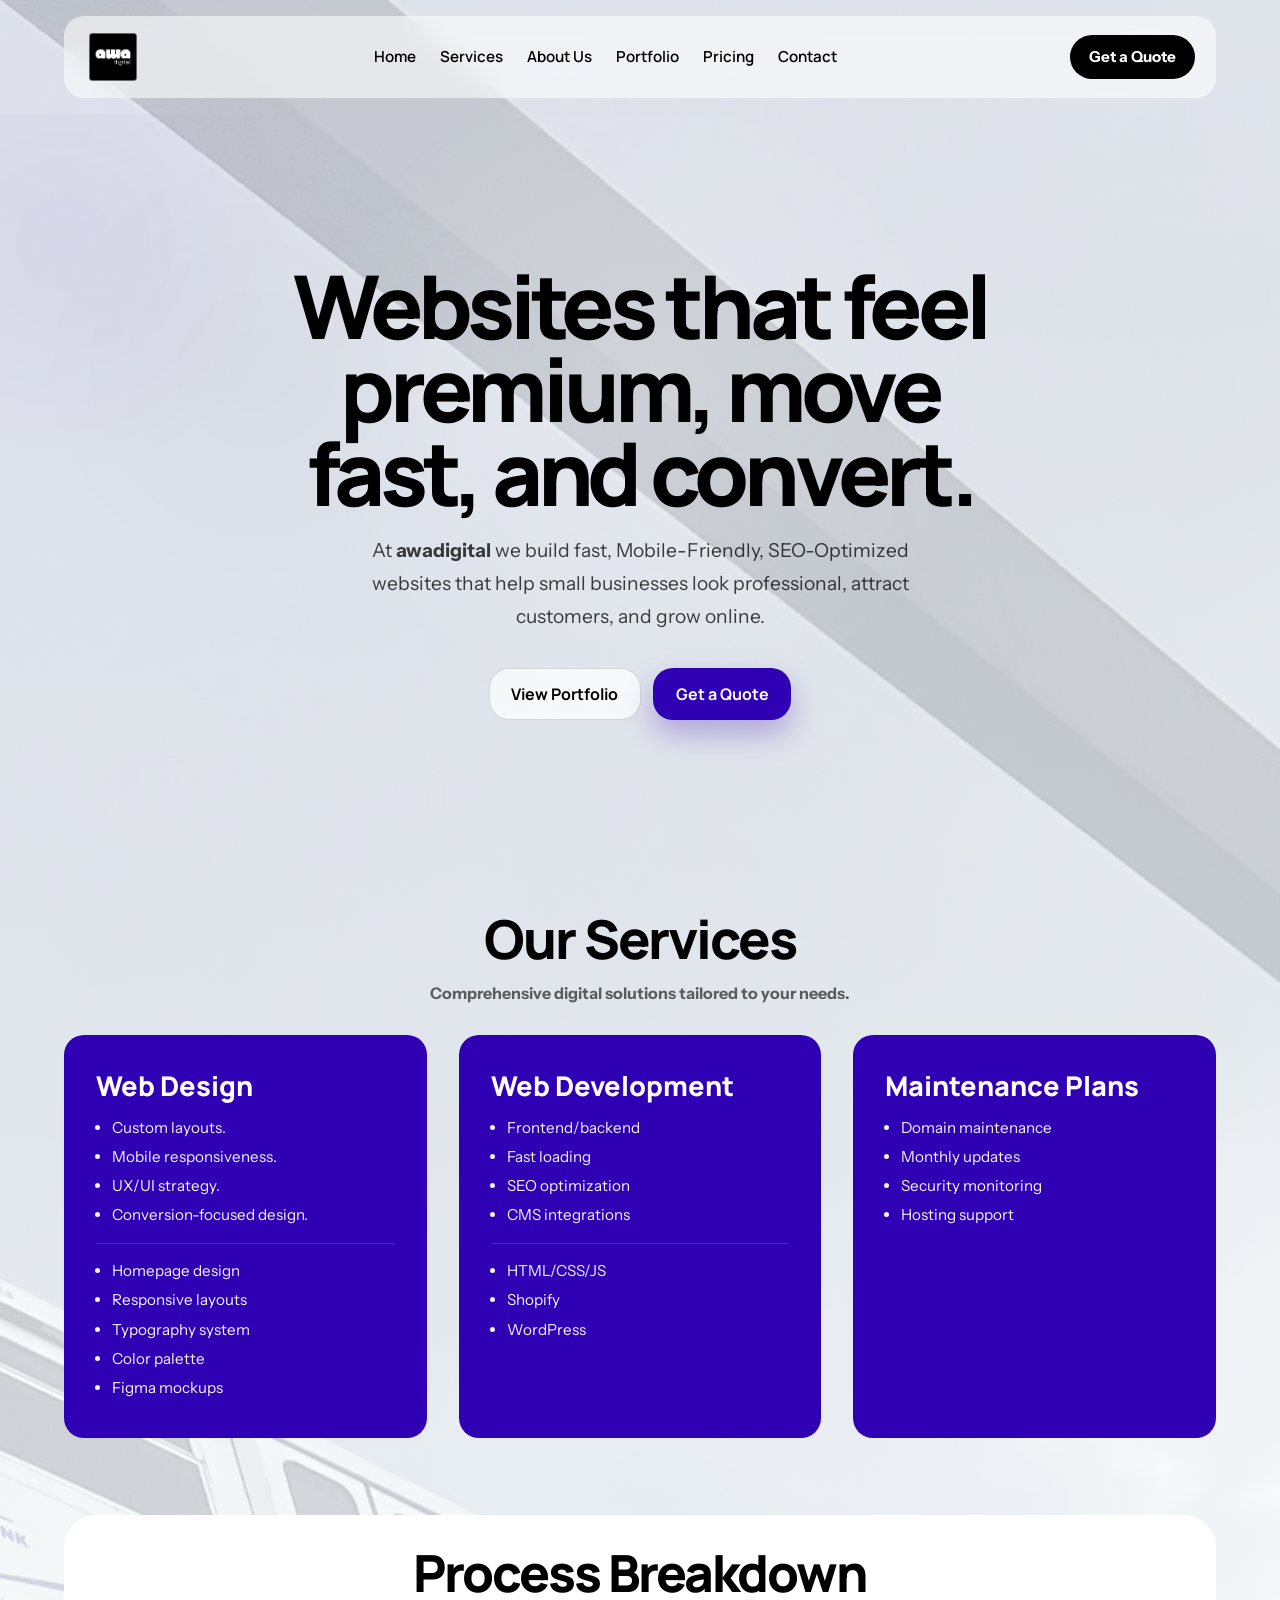
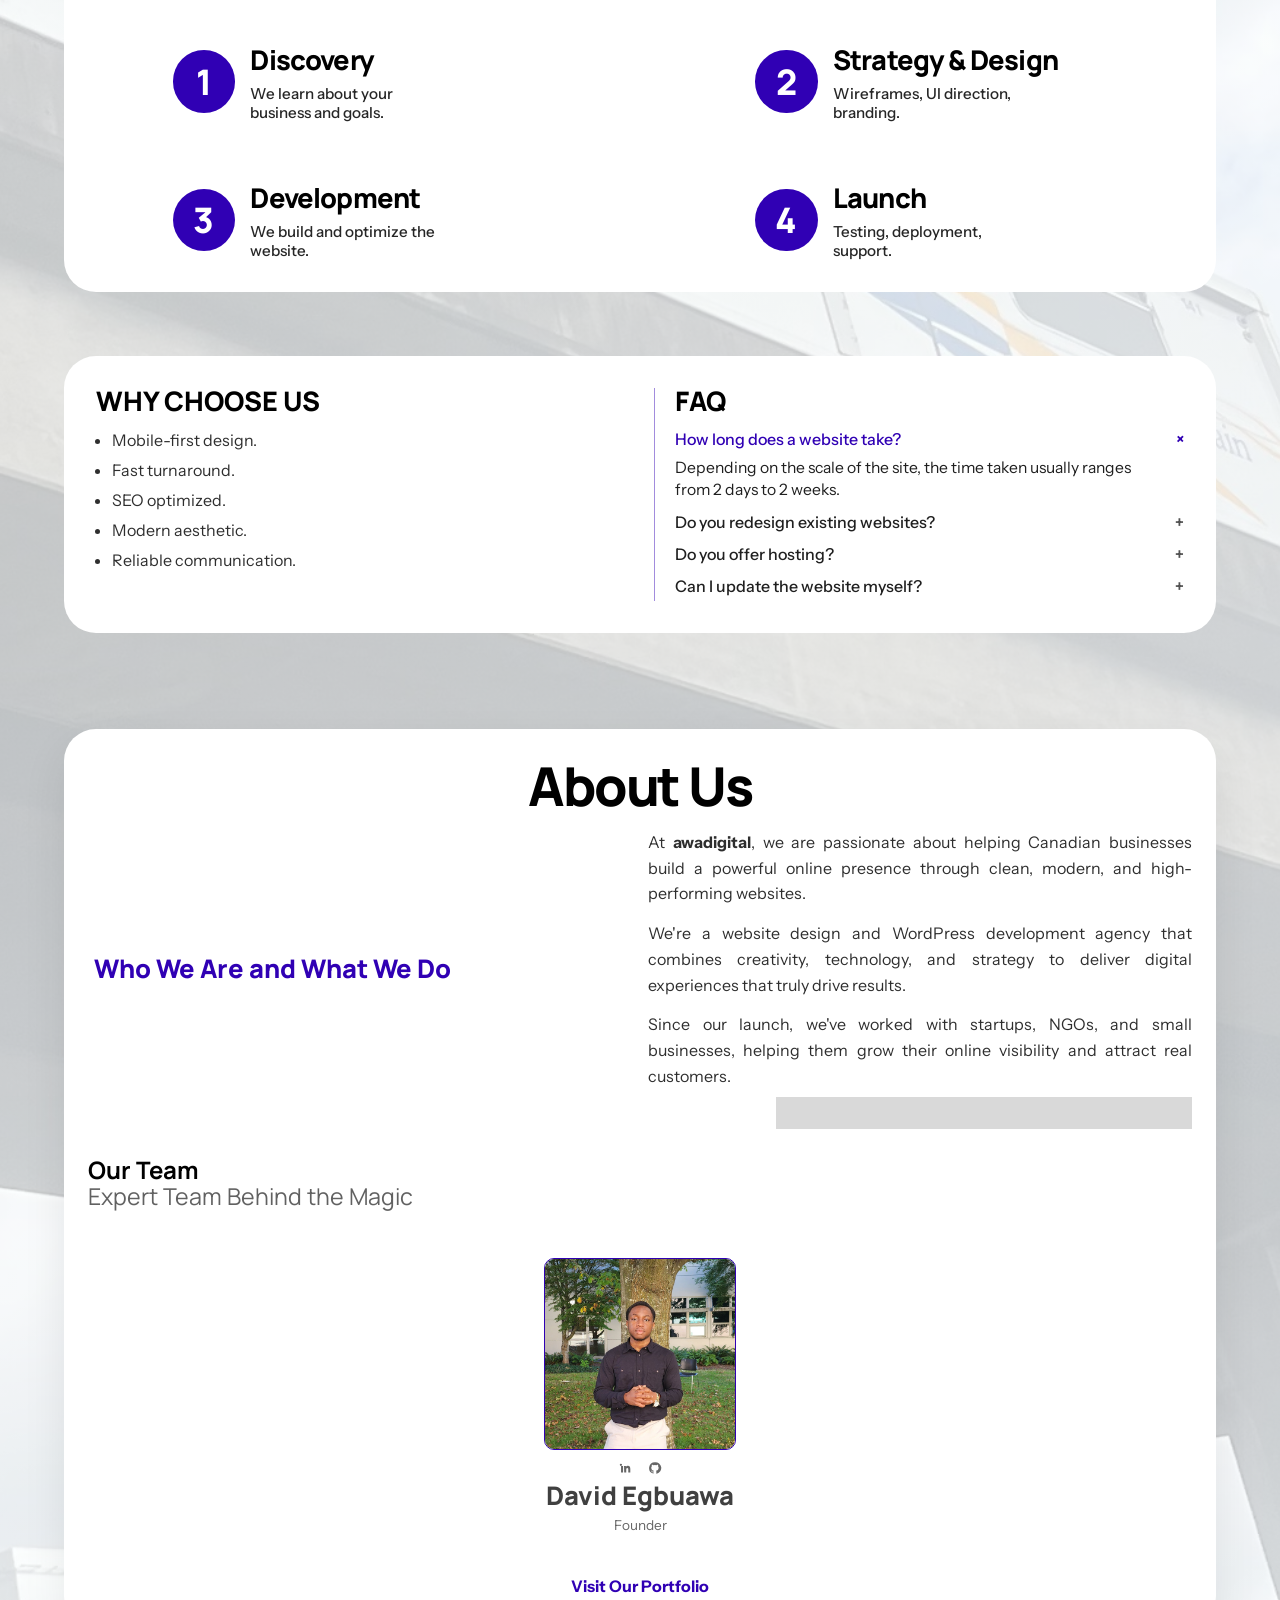
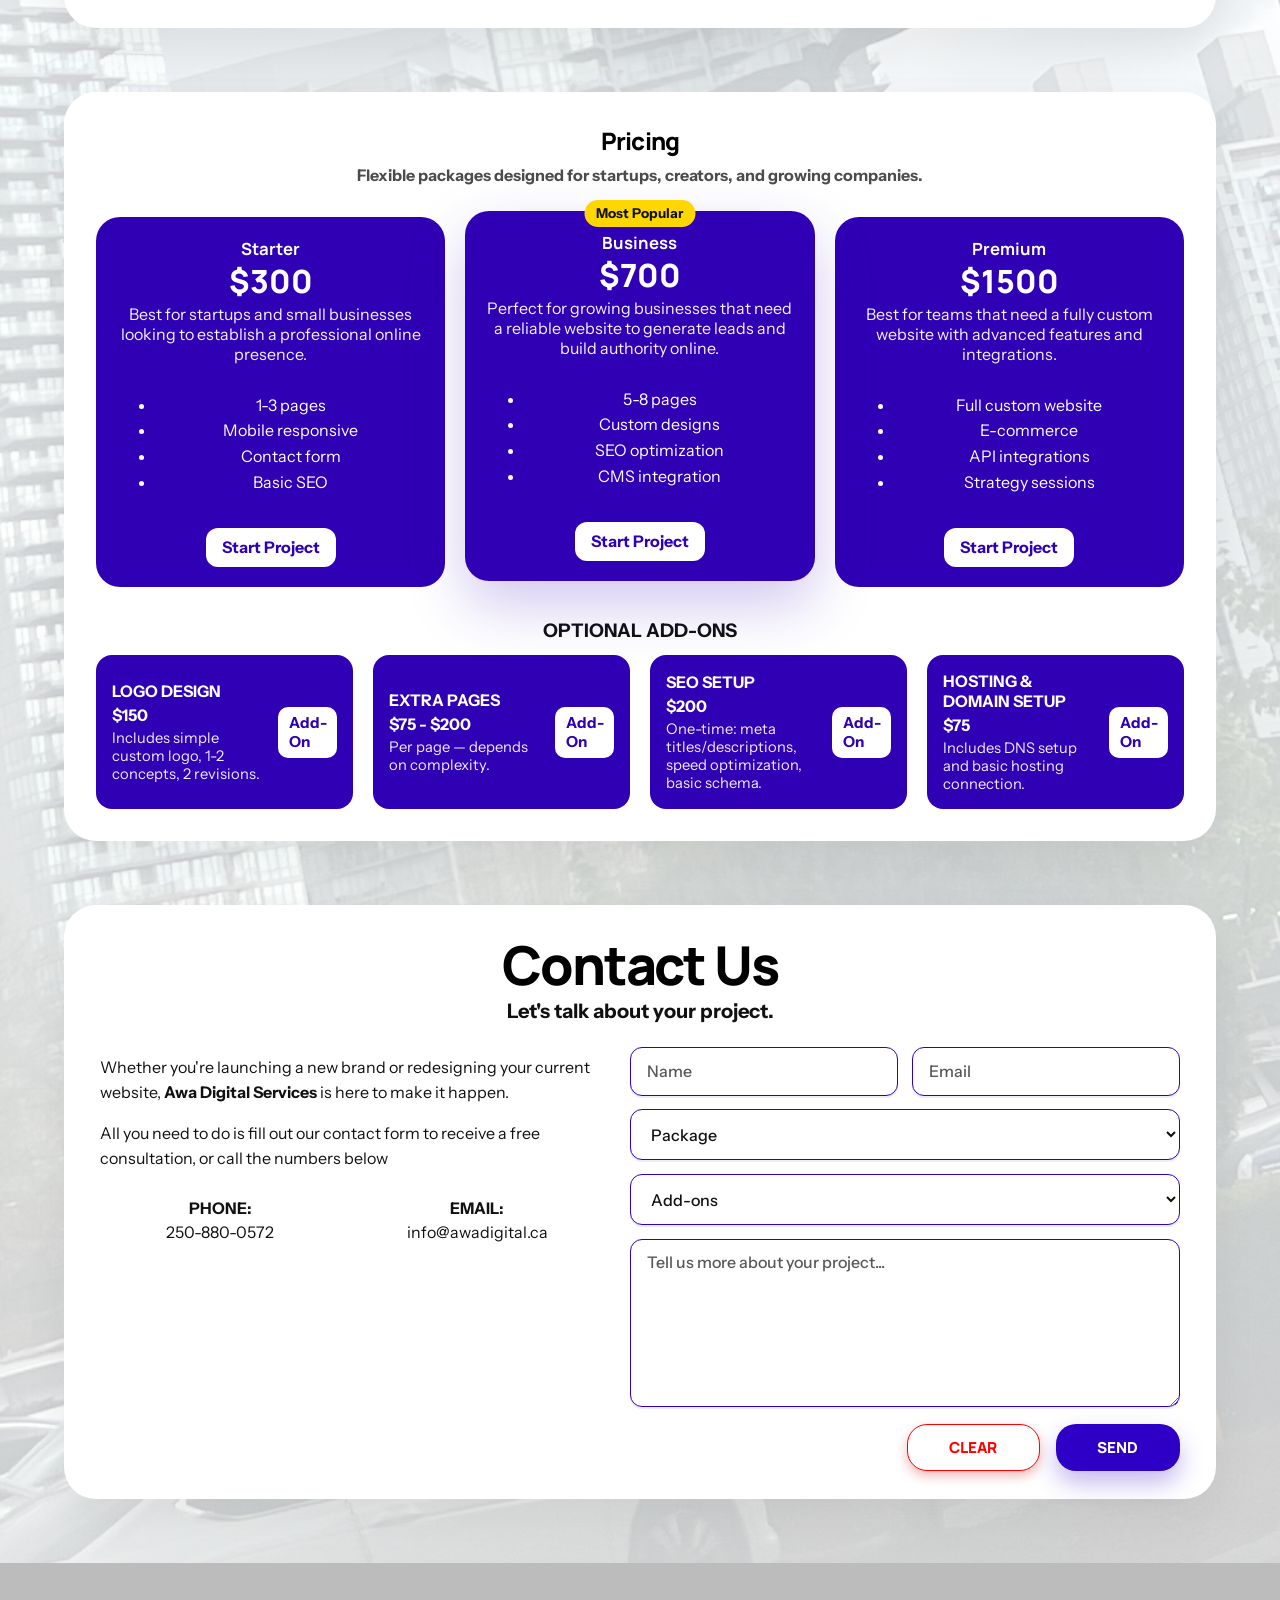
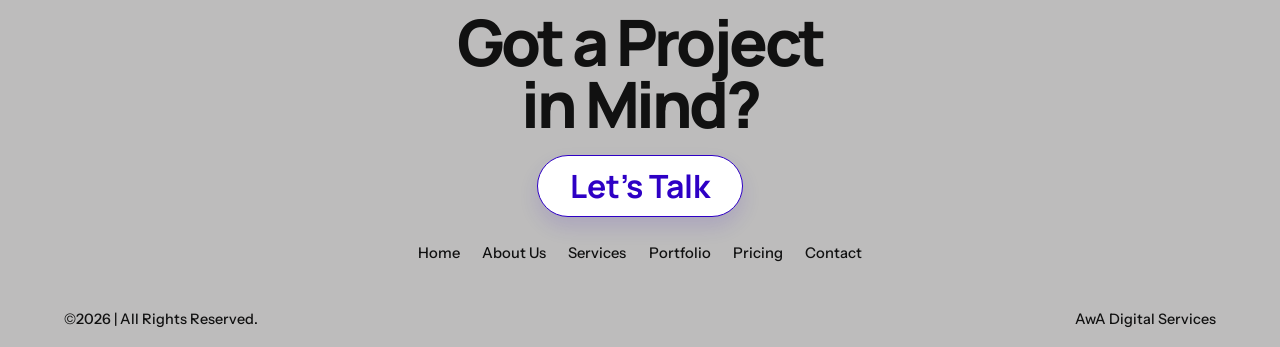
==== index.html @ 0aa24c02 "contact placeholder updated" ====
<!DOCTYPE html>
<html lang="en">
<head>
	<meta charset="UTF-8">
	<meta name="viewport" content="width=device-width, initial-scale=1.0">
	<meta name="description" content="AWA Digital builds premium modern websites for ambitious businesses.">

    <meta name="google-site-verification" content="rN_n6gPqqFPzcCXHmUcWEYYkM68Yl14PeA3wEFnw2Pk" />
    <meta name="description" content="Awa Digital crafts high-performance web applications, custom mobile apps, and high-converting UI/UX designs to scale your business.">
    <meta name="keywords" content="web development agency, mobile app development, UI/UX design, React Native, custom software">
    <meta property="og:type" content="website">
    <meta property="og:url" content="https://awadigital.ca/">
    <meta property="og:title" content="Awa Digital | Website Design Agency based in Victoria, BC.">
    <meta property="og:description" content="High-performance digital products engineered to grow your business. Get a free quote today.">
    <meta property="og:image" content="https://awadigital.ca/assets/seo-banner.png">

	<title>Awa Digital | Web Development Agency Based in Victoria, BC.</title>

    <link rel="icon" type="image/png" href="./assets/adlogo_removebg.png">
	<link rel="preconnect" href="https://fonts.googleapis.com">
	<link rel="preconnect" href="https://fonts.gstatic.com" crossorigin>
	<link href="https://fonts.googleapis.com/css2?family=Instrument+Sans:wght@400;500;600;700&family=Manrope:wght@400;500;600;700;800&display=swap" rel="stylesheet">
	<link rel="stylesheet" href="css/style.css">
</head>
<body>
	<header class="site-header" data-header>
		<div class="site-header__inner container">
			<a class="brand" href="" aria-label="AWA Digital home">
				<img class="brand__logo" src="assets/adlogo_removebg.png" alt="AWA Digital">
			</a>

			<button class="nav-toggle" type="button" aria-expanded="false" aria-controls="site-nav" data-nav-toggle>
				<span class="nav-toggle__line"></span>
				<span class="nav-toggle__line"></span>
				<span class="nav-toggle__line"></span>
				<span class="sr-only">Toggle navigation</span>
			</button>

			<nav class="site-nav" id="site-nav" aria-label="Primary" data-nav>
				<ul class="site-nav__list">
					<li><a class="site-nav__link" href="#home">Home</a></li>
                    <li><a class="site-nav__link" href="#services">Services</a></li>
					<li><a class="site-nav__link" href="#about">About Us</a></li>
					<li><a class="site-nav__link" href="portfolio.html">Portfolio</a></li>
					<li><a class="site-nav__link" href="#pricing">Pricing</a></li>
					<li><a class="site-nav__link" href="#contact">Contact</a></li>
				</ul>
			</nav>

			<a class="header-cta" href="#contact">Get a Quote</a>
		</div>
	</header>

	<main>
		<section class="hero" id="home">
			<div class="hero__backdrop" aria-hidden="true"></div>
			<div class="hero__glow hero__glow--left" aria-hidden="true"></div>
			<div class="hero__glow hero__glow--right" aria-hidden="true"></div>

			<div class="hero__inner container">
<!-- 				<p class="hero__eyebrow">Modern Web Design Agency</p> -->
				<h1 class="hero__title">Websites that feel premium, move fast, and convert.</h1>
				<p class="hero__text">At <b>awadigital</b> we build fast, Mobile-Friendly, SEO-Optimized websites that help small businesses look professional, attract customers, and grow online. </p>

				<div class="hero__actions">
					<a class="button button--ghost" href="portfolio.html">View Portfolio</a>
					<a class="button button--primary" href="#contact">Get a Quote</a>
				</div>
			</div>
		</section>

		<section class="services section-shell" id="services">
			<div class="services__inner container">
				<div class="services__header">
					<h2 class="section-title">Our Services</h2>
					<p class="section-subtitle">Comprehensive digital solutions tailored to your needs.</p>
				</div>

				<div class="services__grid">
					<article class="service-card">
						<h4 class="service-card__title">Web Design</h4>
						<ul class="service-list">
							<li>Custom layouts.</li>
							<li>Mobile responsiveness.</li>
							<li>UX/UI strategy.</li>
							<li>Conversion-focused design.</li>
						</ul>
						<hr class="service-sep">
						<ul class="service-list service-list--secondary">
							<li>Homepage design</li>
							<li>Responsive layouts</li>
							<li>Typography system</li>
							<li>Color palette</li>
							<li>Figma mockups</li>
						</ul>
					</article>

					<article class="service-card">
						<h4 class="service-card__title">Web Development</h4>
						<ul class="service-list">
							<li>Frontend/backend</li>
							<li>Fast loading</li>
							<li>SEO optimization</li>
							<li>CMS integrations</li>
						</ul>
						<hr class="service-sep">
						<ul class="service-list service-list--secondary">
							<li>HTML/CSS/JS</li>
							<li>Shopify</li>
							<li>WordPress</li>
						</ul>
					</article>

					<article class="service-card">
						<h4 class="service-card__title">Maintenance Plans</h4>
						<ul class="service-list">
							<li>Domain maintenance</li>
							<li>Monthly updates</li>
							<li>Security monitoring</li>
							<li>Hosting support</li>
						</ul>
					</article>
				</div>

				<div class="process">
					<h3 class="process__title">Process Breakdown</h3>
					<div class="process__grid">
						<article class="process-item">
							<span class="process-item__num">1</span>
							<div class="process-item__body">
								<h4 class="process-item__title">Discovery</h4>
								<p class="process-item__text">We learn about your business and goals.</p>
							</div>
						</article>

						<article class="process-item">
							<span class="process-item__num">2</span>
							<div class="process-item__body">
								<h4 class="process-item__title">Strategy &amp; Design</h4>
								<p class="process-item__text">Wireframes, UI direction, branding.</p>
							</div>
						</article>

						<article class="process-item">
							<span class="process-item__num">3</span>
							<div class="process-item__body">
								<h4 class="process-item__title">Development</h4>
								<p class="process-item__text">We build and optimize the website.</p>
							</div>
						</article>

						<article class="process-item">
							<span class="process-item__num">4</span>
							<div class="process-item__body">
								<h4 class="process-item__title">Launch</h4>
								<p class="process-item__text">Testing, deployment, support.</p>
							</div>
						</article>
					</div>
				</div>

				<div class="services-info">
					<div class="services-info__main">
						<section class="why" aria-labelledby="why-title">
							<h3 class="services-info__title" id="why-title">WHY CHOOSE US</h3>
							<ul class="services-info__list">
								<li>Mobile-first design.</li>
								<li>Fast turnaround.</li>
								<li>SEO optimized.</li>
								<li>Modern aesthetic.</li>
								<li>Reliable communication.</li>
							</ul>
						</section>

						<section class="faq" aria-labelledby="faq-title">
							<h3 class="services-info__title" id="faq-title">FAQ</h3>
							<ul class="faq-questions">
								<li class="faq-item">
									<button class="faq-question is-active" type="button" data-faq-question aria-expanded="true" aria-controls="faq-answer-1" aria-current="true">
										<span>How long does a website take?</span>
										<span class="faq-questions__icon" aria-hidden="true">+</span>
									</button>
									<p class="faq-item__answer is-open" id="faq-answer-1" data-faq-panel>Depending on the scale of the site, the time taken usually ranges from 2 days to 2 weeks.</p>
								</li>
								<li class="faq-item">
									<button class="faq-question" type="button" data-faq-question aria-expanded="false" aria-controls="faq-answer-2">
										<span>Do you redesign existing websites?</span>
										<span class="faq-questions__icon" aria-hidden="true">+</span>
									</button>
									<p class="faq-item__answer" id="faq-answer-2" data-faq-panel hidden>Yes, redesigns are done.</p>
								</li>
								<li class="faq-item">
									<button class="faq-question" type="button" data-faq-question aria-expanded="false" aria-controls="faq-answer-3">
										<span>Do you offer hosting?</span>
										<span class="faq-questions__icon" aria-hidden="true">+</span>
									</button>
									<p class="faq-item__answer" id="faq-answer-3" data-faq-panel hidden>We do not offer hosting, however we can manage hosting.</p>
								</li>
								<li class="faq-item">
									<button class="faq-question" type="button" data-faq-question aria-expanded="false" aria-controls="faq-answer-4">
										<span>Can I update the website myself?</span>
										<span class="faq-questions__icon" aria-hidden="true">+</span>
									</button>
									<p class="faq-item__answer" id="faq-answer-4" data-faq-panel hidden>Yes, your site can be updated by yourself if WordPress is used.</p>
								</li>
							</ul>
						</section>
					</div>
				</div>
			</div>
		</section>

		<section class="about section-shell" id="about">
			<div class="about__card container">
				<div class="about__header">
					<!-- <p class="section-kicker">About Us</p> -->
					<h2 class="section-title section-title--center">About Us</h2>
				</div>

				<div class="about__grid">
					<div class="about__label-wrap">
						<p class="about__label">Who We Are and What We Do</p>
					</div>

					<div class="about__content">
						<p>At <b>awadigital</b>, we are passionate about helping Canadian businesses build a powerful online presence through clean, modern, and high-performing websites.</p>
						<p>We're a website design and WordPress development agency that combines creativity, technology, and strategy to deliver digital experiences that truly drive results.</p>
						<p>Since our launch, we've worked with startups, NGOs, and small businesses, helping them grow their online visibility and attract real customers.</p>
					</div>
				</div>
                        <div class="about__review">
							<!-- <span class="about__review-text">Trust Pilot Reviews</span> -->
							<!-- Elfsight Google Reviews | Untitled Google Reviews -->
							<script src="https://elfsightcdn.com/platform.js" async></script>
							<div class="elfsight-app-85d39e7d-5d50-4541-be17-d7a425db6721" data-elfsight-app-lazy></div>
						</div>
					<div class="team-intro">
						<h3 class="team-intro__title">Our Team</h3>
						<p class="team-intro__subtitle">Expert Team Behind the Magic</p>
					</div>

					<!-- Team grid -->
					<div class="team-grid">
						<article class="team-card">
							<div class="team-avatar" aria-hidden="true">
                                <img
                                class="team-profile-img"
                                src="./assets/team/davidegbuawa.JPG" 
                                alt="David Egbuawa  Profile Image">
                            </div>
							<div class="team-socials" aria-label="Social links">
								<a href="#" aria-label="Twitter" 
								class="team-social"
								style="display: none">
									<svg viewBox="0 0 24 24" width="14" height="14" aria-hidden="true"><path fill="currentColor" d="M22 5.92c-.63.28-1.3.47-2 .55.72-.43 1.27-1.12 1.53-1.94-.67.4-1.41.7-2.2.86C18.65 4.4 17.6 4 16.45 4c-1.86 0-3.37 1.5-3.37 3.36 0 .26.03.51.08.75C9.7 8.02 6.2 6.1 3.87 3.1c-.29.5-.46 1.09-.46 1.72 0 1.16.59 2.18 1.5 2.78-.55-.02-1.07-.17-1.52-.42v.04c0 1.66 1.18 3.05 2.74 3.37-.29.08-.6.12-.92.12-.23 0-.46-.02-.68-.06.46 1.43 1.8 2.47 3.39 2.5C7 15.6 5.37 16.3 3.6 16.3c-.26 0-.51 0-.76-.03C4.37 17.3 5.83 18 7.45 18c8.93 0 13.8-7.4 13.8-13.8v-.63c.94-.68 1.76-1.53 2.4-2.5-.86.38-1.78.64-2.74.75z"/></svg>
								</a>
								<a 
								href="https://www.linkedin.com/in/david-egbuawa-14a396339/"
								target="_blank"
								rel="noopener noreferrer"
								aria-label="LinkedIn" 
								class="team-social">
									<svg viewBox="0 0 24 24" width="14" height="14" aria-hidden="true"><path fill="currentColor" d="M6.94 6.5A1.94 1.94 0 1 1 5 4.56 1.94 1.94 0 0 1 6.94 6.5ZM5.2 8.5h3.47V19.5H5.2ZM10.28 8.5h3.32v1.5h.05a3.64 3.64 0 0 1 3.28-1.8c3.51 0 4.16 2.31 4.16 5.32V19.5h-3.47v-4.85c0-1.16-.02-2.65-1.62-2.65s-1.87 1.27-1.87 2.56v4.94h-3.47Z"/></svg>
								</a>
								<a 
								href="https://github.com/Callmeteddyfx"
								target="_blank"
								rel="noopener noreferrer" 
								aria-label="GitHub" 
								class="team-social">
									<svg viewBox="0 0 24 24" width="14" height="14" aria-hidden="true"><path fill="currentColor" d="M12 2a10 10 0 0 0-3.16 19.5c.5.09.68-.22.68-.48v-1.66c-2.77.6-3.36-1.16-3.36-1.16a2.64 2.64 0 0 0-1.11-1.46c-.91-.62.07-.61.07-.61a2.1 2.1 0 0 1 1.53 1 2.13 2.13 0 0 0 2.9.83 2.13 2.13 0 0 1 .64-1.33c-2.22-.25-4.56-1.11-4.56-4.93a3.85 3.85 0 0 1 1-2.67 3.57 3.57 0 0 1 .1-2.64s.83-.27 2.72 1a9.4 9.4 0 0 1 4.94 0c1.9-1.3 2.72-1 2.72-1a3.57 3.57 0 0 1 .1 2.64 3.85 3.85 0 0 1 1 2.67c0 3.83-2.34 4.68-4.57 4.92a2.4 2.4 0 0 1 .68 1.86v2.75c0 .26.18.57.69.48A10 10 0 0 0 12 2Z"/></svg>
								</a>
							</div>
							<h4 class="team-name">David Egbuawa</h4>
							<p class="team-role">Founder</p>
						</article>
					</div>

					<div class="about__portfolio-cta">
						<a class="about__portfolio-link" href="portfolio.html">Visit Our Portfolio</a>
					</div>

			</div>
		</section>

    <section class="pricing section-shell" id="pricing">
			<div class="pricing__card container">
				<header class="pricing__header">
					<h2 class="section-title">Pricing</h2>
					<p class="section-subtitle">Flexible packages designed for startups, creators, and growing companies.</p>
				</header>

				<div class="pricing__main">
					<div class="pricing-cards">


                        <!-- Starter Pricing -->
						<article class="pkg-card">
							<div class="pkg-card__inner">
								<h3 class="pkg-name">Starter</h3>
								<p class="pkg-price">$300</p>
								<p class="pkg-desc">Best for startups and small businesses looking to establish a professional online presence.</p>
								<ul class="pkg-list">
									<li>1-3 pages</li>
									<li>Mobile responsive</li>
									<li>Contact form</li>
									<li>Basic SEO</li>
								</ul>
							</div>
							<div class="pkg-card__cta"><a class="btn-white" 
                                href="#contact"
                                onclick="SelectPackage('Starter')"
                                >
                                Start Project</a></div>
						</article>

                        <!-- Business Pricing -->
						<article class="pkg-card pkg-card--featured">
							<div class="pkg-card__badge">Most Popular</div>
							<div class="pkg-card__inner">
								<h3 class="pkg-name">Business</h3>
								<p class="pkg-price">$700</p>
								<p class="pkg-desc">Perfect for growing businesses that need a reliable website to generate leads and build authority online.</p>
								<ul class="pkg-list">
									<li>5-8 pages</li>
									<li>Custom designs</li>
									<li>SEO optimization</li>
									<li>CMS integration</li>
								</ul>
							</div>
							<div class="pkg-card__cta"><a class="btn-white" 
                                href="#contact"
                                onclick="SelectPackage('Business')"
                                >Start Project</a></div>
						</article>

                        <!-- Premium Pricing -->
						<article class="pkg-card">
							<div class="pkg-card__inner">
								<h3 class="pkg-name">Premium</h3>
								<p class="pkg-price">$1500</p>
								<p class="pkg-desc">Best for teams that need a fully custom website with advanced features and integrations.</p>
								<ul class="pkg-list">
									<li>Full custom website</li>
									<li>E-commerce</li>
									<li>API integrations</li>
									<li>Strategy sessions</li>
								</ul>
							</div>
							<div class="pkg-card__cta"><a class="btn-white" 
                                href="#contact"
                                onclick="SelectPackage('Premium')"
                                >Start Project</a></div>
						</article>
					</div>

					<div class="pricing-addons">
						<h3 class="addons-title">OPTIONAL ADD-ONS</h3>
						<div class="addons-grid">
							<article class="addon-card">
								<div>
									<h4>LOGO DESIGN</h4>
									<p class="addon-price">$150</p>
									<p class="addon-desc">Includes simple custom logo, 1-2 concepts, 2 revisions.</p>
								</div>
								<a class="btn-white btn-small" 
                                href="#contact"
                                onclick="SelectAddon('Logo Design')"
                                >Add-On</a>
							</article>

							<article class="addon-card">
								<div>
									<h4>EXTRA PAGES</h4>
									<p class="addon-price">$75 - $200</p>
									<p class="addon-desc">Per page — depends on complexity.</p>
								</div>
								<a class="btn-white btn-small" 
                                href="#contact"
                                onclick="SelectAddon('Extra Pages')"
                                >Add-On</a>
							</article>

							<article class="addon-card">
								<div>
									<h4>SEO SETUP</h4>
									<p class="addon-price">$200</p>
									<p class="addon-desc">One-time: meta titles/descriptions, speed optimization, basic schema.</p>
								</div>
								<a class="btn-white btn-small"
                                href="#contact"
                                onclick="SelectAddon('SEO Setup')"
                                >Add-On</a>
							</article>

							<article class="addon-card">
								<div>
									<h4>HOSTING &amp; DOMAIN SETUP</h4>
									<p class="addon-price">$75</p>
									<p class="addon-desc">Includes DNS setup and basic hosting connection.</p>
								</div>
								<a class="btn-white btn-small" 
                                href="#contact"
                                onclick="SelectAddon('Hosting & Domain Setup')"
                                >Add-On</a>
							</article>
						</div>
					</div>
				</div>
			</div>
		</section>
		<section class="contact section-shell" id="contact">
			<div class="contact__card container">
				<header class="contact__header">
					<h2 class="section-title section-title--center">Contact Us</h2>
					<p class="contact__subtitle">Let's talk about your project.</p>
				</header>

				<div class="contact__grid">
					<div class="contact__content">
						<p>Whether you're launching a new brand or redesigning your current website, <strong>Awa Digital Services</strong> is here to make it happen.</p>
						<p>All you need to do is fill out our contact form to receive a free consultation, or call the numbers below</p>

						<div class="contact__details">
							<div class="contact__detail">
								<span class="contact__label">PHONE:</span>
								<span class="contact__value">250-880-0572</span>
							</div>
							<div class="contact__detail">
								<span class="contact__label">EMAIL:</span>
								<span class="contact__value">info@awadigital.ca</span>
							</div>
						</div>
					</div>

					<form class="contact-form"
						action="https://formspree.io/f/xgoqgapa"
  						method="POST"
					>
						<div class="contact-form__row">
							<input class="contact-form__field" type="text" 
							id="name"
							name="name" placeholder="Name" aria-label="Name">
							<input class="contact-form__field" type="email" name="email" 
							id="email"
							placeholder="Email" aria-label="Email" required>
						</div>
						<div class="contact-form__group">
							<select class="contact-form__field" 
                            id="contact-form__field" 
                            name="package" 
                            aria-label="Package"
							onchange="SelectPackage(this.value)"
							>
								<option selected>Package</option>
								<option>Starter</option>
								<option>Business</option>
								<option>Premium</option>
							</select>
						</div>
						<div class="contact-form__group">
							<select class="contact-form__field" 
                            name="addons" 
                            id="addons"
							onchange="SelectAddon(this.value)"
                            aria-label="Add-ons">
								<option selected>Add-ons</option>
								<option>Logo Design</option>
								<option>Extra Pages</option>
								<option>SEO Setup</option>
								<option>Hosting &amp; Domain Setup</option>
							</select>
						</div>
						<div class="contact-form__group contact-form__group--message">
							<textarea class="contact-form__field contact-form__field--textarea" 
                            name="message"
                            id="contact_message"
                            placeholder="Tell us more about your project..." 
                            aria-label="Message" required
                            ></textarea>
						</div>
						<div class="contact-form__actions">
							<button id="clear-btn" type="reset">CLEAR</button>
							<button class="contact-form__submit" type="submit">SEND</button>
						</div>
					</form>
				</div>
			</div>
		</section>

		<footer class="site-footer" aria-label="Footer">
			<div class="site-footer__cta container">
				<h2 class="site-footer__title">Got a Project<br>in Mind?</h2>
				<a class="site-footer__button" href="#contact">Let’s Talk</a>
				<nav class="site-footer__nav" aria-label="Footer navigation">
					<a href="#home">Home</a>
					<a href="#about">About Us</a>
					<a href="#services">Services</a>
					<a href="portfolio.html">Portfolio</a>
					<a href="#pricing">Pricing</a>
					<a href="#contact">Contact</a>
				</nav>
			</div>
			<div class="site-footer__bar container">
				<p>©2026 | All Rights Reserved.</p>
				<p>AwA Digital Services</p>
			</div>
		</footer>
	</main>

	<script src="js/main.js"></script>
</body>
</html>
---- css/style.css ----
:root {
  --header-offset: 96px;
  --color-accent: #3000b4;
  --color-black: #000000;
  --color-white: #ffffff;
  --color-text: rgba(0, 0, 0, 0.75);
  --color-surface: rgba(255, 255, 255, 0.78);
  --color-surface-strong: rgba(255, 255, 255, 0.92);
  --color-border: rgba(48, 0, 180, 0.16);
  --shadow-lg: 0 20px 60px rgba(0, 0, 0, 0.12);
  --space-1: 0.25rem;
  --space-2: 0.5rem;
  --space-3: 0.75rem;
  --space-4: 1rem;
  --space-5: 1.25rem;
  --space-6: 1.5rem;
  --space-8: 2rem;
  --space-10: 2.5rem;
  --space-12: 3rem;
  --space-16: 4rem;
  --space-20: 5rem;
  --radius-sm: 0.75rem;
  --radius-md: 1.1rem;
  --radius-lg: 1.6rem;
  --container: 72rem;
  --section-rad: 2rem;
}

* {
  box-sizing: border-box;
}

html {
  scroll-behavior: smooth;
  scrollbar-width: thin;
  scroll-padding-top: var(--header-offset);
}

body {
  margin: 0;
  font-family: "Instrument Sans", sans-serif;
  color: var(--color-text);
  background:
    linear-gradient(180deg, rgba(255, 255, 255, 0.68), rgba(255, 255, 255, 0.82)),
    radial-gradient(circle at top left, rgba(48, 0, 180, 0.08), transparent 36%),
    radial-gradient(circle at right 20%, rgba(0, 0, 0, 0.06), transparent 30%),
    url("../assets/IMG_6910.jpeg");
  background-color: var(--color-white);
  background-position: center top;
  background-repeat: no-repeat;
  background-size: cover;
}

img {
  display: block;
  max-width: 100%;
}

a {
  color: inherit;
  text-decoration: none;
}

button,
a {
  -webkit-tap-highlight-color: transparent;
}

.container {
  width: min(100% - 2rem, var(--container));
  margin-inline: auto;
}

.sr-only {
  position: absolute;
  width: 1px;
  height: 1px;
  padding: 0;
  margin: -1px;
  overflow: hidden;
  clip: rect(0, 0, 0, 0);
  white-space: nowrap;
  border: 0;
}

.site-header {
  position: sticky;
  top: 0;
  z-index: 20;
  padding-block: var(--space-4);
  background: none;
  transition: padding 200ms ease, background-color 200ms ease, backdrop-filter 200ms ease, box-shadow 200ms ease;
}

.site-header.is-scrolled {
  padding-block: var(--space-3);
}

.site-header.is-scrolled .site-header__inner {
  backdrop-filter: blur(18px);
  box-shadow: var(--shadow-lg);
  border-color: rgba(48, 0, 180, 0.12);
}

.site-header__inner {
  display: flex;
  align-items: center;
  justify-content: space-between;
  gap: var(--space-4);
  padding: var(--space-3) var(--space-4);
  border: 1px solid transparent;
  border-radius: 20px;
  background: rgba(255, 255, 255, 0.56);
  backdrop-filter: blur(12px);
  transition: background-color 200ms ease, border-color 200ms ease, box-shadow 200ms ease;
}

.brand {
  display: inline-flex;
  align-items: center;
  justify-content: center;
  flex-shrink: 0;
}

.brand__logo {
  width: auto;
  height: 3.5rem;
  object-fit: contain;
}

.site-nav {
  position: absolute;
  top: calc(100% + 0.75rem);
  left: 1rem;
  right: 1rem;
  padding: var(--space-4);
  border: 1px solid rgba(0, 0, 0, 0.08);
  border-radius: var(--radius-lg);
  background: rgba(255, 255, 255, 0.96);
  box-shadow: var(--shadow-lg);
  opacity: 0;
  visibility: hidden;
  transform: translateY(-0.5rem);
  transition: opacity 180ms ease, visibility 180ms ease, transform 180ms ease;
}

.site-nav.is-open {
  opacity: 1;
  visibility: visible;
  transform: translateY(0);
}

.site-nav__list {
  display: flex;
  flex-direction: column;
  gap: var(--space-3);
  list-style: none;
  padding: 0;
  margin: 0;
}

.site-nav__link {
  position: relative;
  display: inline-flex;
  align-items: center;
  width: fit-content;
  padding-block: 0.15rem;
  font: 600 0.95rem/1.2 "Manrope", sans-serif;
  color: var(--color-black);
  transition: color 180ms ease, transform 180ms ease;
}

.site-nav__link::after {
  content: "";
  position: absolute;
  left: 0;
  bottom: -0.1rem;
  width: 100%;
  height: 1px;
  background: var(--color-accent);
  transform: scaleX(0);
  transform-origin: left;
  transition: transform 180ms ease;
}

.site-nav__link:hover,
.site-nav__link:focus-visible {
  color: var(--color-accent);
}

.site-nav__link:hover::after,
.site-nav__link:focus-visible::after {
  transform: scaleX(1);
}

.header-cta {
  display: none;
  align-items: center;
  justify-content: center;
  min-height: 2.75rem;
  padding: 0.75rem 1.2rem;
  border-radius: 999px;
  background: var(--color-black);
  color: var(--color-white);
  font: 700 0.95rem/1 "Instrument Sans", sans-serif;
  transition: transform 180ms ease, background-color 180ms ease, box-shadow 180ms ease;
}

.header-cta:hover,
.header-cta:focus-visible,
.button:hover,
.button:focus-visible {
  transform: translateY(-1px);
}

.nav-toggle {
  display: inline-flex;
  flex-direction: column;
  justify-content: center;
  gap: 0.26rem;
  width: 2.75rem;
  height: 2.75rem;
  border: 0;
  border-radius: 999px;
  background: rgba(0, 0, 0, 0.06);
  cursor: pointer;
}

.nav-toggle__line {
  width: 1rem;
  height: 2px;
  margin-inline: auto;
  border-radius: 999px;
  background: var(--color-black);
  transition: transform 180ms ease, opacity 180ms ease;
}

.nav-toggle[aria-expanded="true"] .nav-toggle__line:nth-child(1) {
  transform: translateY(0.33rem) rotate(45deg);
}

.nav-toggle[aria-expanded="true"] .nav-toggle__line:nth-child(2) {
  opacity: 0;
}

.nav-toggle[aria-expanded="true"] .nav-toggle__line:nth-child(3) {
  transform: translateY(-0.33rem) rotate(-45deg);
}

.hero {
  position: relative;
  overflow: clip;
  min-height: 100dvh;
  display: grid;
  align-items: center;
}

.hero__inner {
  position: relative;
  z-index: 1;
  display: grid;
  justify-items: center;
  text-align: center;
  gap: var(--space-5);
  max-width: 48rem;
}

.hero__eyebrow {
  margin: 0;
  padding: 0.55rem 0.9rem;
  border: 1px solid rgba(48, 0, 180, 0.16);
  border-radius: 999px;
  background: rgba(255, 255, 255, 0.7);
  color: var(--color-accent);
  font: 700 0.82rem/1 "Manrope", sans-serif;
  letter-spacing: 0.08em;
  text-transform: uppercase;
}

.hero__title {
  margin: 0;
  max-width: 12ch;
  font: 800 clamp(2.6rem, 7vw, 5.5rem)/0.95 "Manrope", sans-serif;
  letter-spacing: -0.06em;
  color: var(--color-black);
}

.hero__text {
  margin: 0;
  margin-bottom: 1rem;
  max-width: 36rem;
  font-size: clamp(1rem, 2vw, 1.2rem);
  line-height: 1.7;
  color: var(--color-text);
}

.hero__actions {
  display: flex;
  flex-direction: column;
  gap: var(--space-3);
  width: 100%;
  align-items: stretch;
}

.button {
  display: inline-flex;
  align-items: center;
  justify-content: center;
  min-height: 3.25rem;
  padding: 0.85rem 1.35rem;
  border-radius: 20px;
  border: 1px solid transparent;
  font: 700 1rem/1 "Manrope", sans-serif;
  transition: transform 180ms ease, box-shadow 180ms ease, background-color 180ms ease, color 180ms ease, border-color 180ms ease;
}

.button--primary {
  background: var(--color-accent);
  color: var(--color-white);
  box-shadow: 0 14px 30px rgba(48, 0, 180, 0.28);
}

.button--ghost {
  border-color: rgba(0, 0, 0, 0.14);
  background: rgba(255, 255, 255, 0.72);
  color: var(--color-black);
}

.button--ghost:hover,
.button--ghost:focus-visible {
  border-color: rgba(48, 0, 180, 0.22);
  box-shadow: 0 1px 30px rgba(48, 0, 180, 0.28);
}

.hero__backdrop,
.hero__glow {
  position: absolute;
  inset: 0;
  pointer-events: none;
}

.hero__backdrop {
  background-image: none;
  background-position: center center;
  background-repeat: no-repeat;
  background-size: cover;
  filter: saturate(0.88) contrast(0.98);
}

.hero__backdrop::after {
  content: "";
  position: absolute;
  inset: 0;
  background: radial-gradient(circle at 50% 38%, rgba(255, 255, 255, 0.18), transparent 42%);
}

.hero__glow {
  width: 32rem;
  height: 32rem;
  border-radius: 50%;
  filter: blur(16px);
  opacity: 0.3;
}

.hero__glow--left {
  top: -8rem;
  left: -12rem;
  background: radial-gradient(circle, rgba(48, 0, 180, 0.16), transparent 68%);
}

.hero__glow--right {
  right: -12rem;
  bottom: -10rem;
  background: radial-gradient(circle, rgba(0, 0, 0, 0.08), transparent 68%);
}

.section-shell {
  position: relative;
  z-index: 1;
  padding: 0 0 1rem;
}

.about__card {
  background: #ffffff;
  border-radius: var(--section-rad);
  padding: clamp(1rem, 3vw, 2rem);
  box-shadow: 0 18px 45px rgba(0, 0, 0, 0.08);
}

.about__header {
  display: grid;
  justify-items: center;
  gap: 0.85rem;
  padding-top: 0.5rem;
  text-align: center;
}

.section-kicker {
  margin: 0;
  font: 600 0.95rem/1.2 "Instrument Sans", sans-serif;
  color: var(--color-black);
}

.section-title {
  margin: 0;
  color: var(--color-black);
  font-family: "Manrope", sans-serif;
  font-weight: 800;
  letter-spacing: -0.04em;
}

.section-title--center {
  font-size: clamp(2rem, 4.2vw, 3.35rem);
  line-height: 1.05;
}

.about__grid {
  display: grid;
  gap: 1.7rem;
  align-items: start;
  margin-top: 1.25rem;
}

.about__label-wrap {
  min-height: 100%;
  display: flex;
  align-items: center;
}

.about__label {
  min-width: 100%;
  margin: 0;
  color: var(--color-accent);
  font-family: "Manrope", sans-serif;
  font-size: clamp(1.2rem, 2vw, 1.7rem);
  font-weight: 800;
  line-height: 1.1;
  text-align: center;
}

.about__content {
  display: grid;
  gap: 0.9rem;
  color: rgba(0, 0, 0, 0.82);
  font-size: 1rem;
  line-height: 1.6;
}

.about__content p {
  margin: 0;
  text-align: justify;
}

.about__review {
  display: flex;
  justify-content: flex-end;
  margin-top: 0.5rem;
  padding: 1rem 1.2rem;
  background: #d9d9d9;
}

.about__review-text {
  color: rgba(0, 0, 0, 0.9);
  font: 700 0.95rem/1 "Instrument Sans", sans-serif;
}

.team-intro {
  margin-top: 1.8rem;
}

.team-intro__title {
  margin: 0;
  color: var(--color-black);
  font-family: "Manrope", sans-serif;
  font-size: 1.5rem;
  line-height: 1;
}

.team-intro__subtitle {
  margin: 0.15rem 0 0;
  color: rgba(0, 0, 0, 0.62);
  font-family: "Manrope", sans-serif;
  font-size: clamp(1rem, 1.9vw, 1.45rem);
  line-height: 1.1;
}

.team-profile-img{
    cursor: pointer;
    aspect-ratio: 1-1;
    border-radius: 10px;
    border: var(--color-accent) solid 0.05rem;
}

.team-profile-img:hover{
    box-shadow: 0 1px 10px rgba(92, 91, 91, 0.451);
    transform: scale(1.02);
    transition: all ease 300ms;
}

.team-social{
    margin-top: 0.5rem;
}

.team-social:hover{
    color:var(--color-accent);
    transform: scale(1.02);
    transition: all ease 200ms;
}




@media (min-width: 48rem) {
  .site-header__inner {
    padding-inline: var(--space-5);
  }

  .hero__actions {
    flex-direction: row;
    justify-content: center;
    width: auto;
  }

  .about__grid {
    grid-template-columns: minmax(10rem, 0.9fr) minmax(0, 1.7fr);
    gap: 2rem;
  }

  .about__label-wrap {
    justify-content: center;
    padding-top: 1.2rem;
  }

  .about__label {
    text-align: center;
  }

  .about__content {
    max-width: 34rem;
    margin-inline-start: auto;
  }

  .about__review {
    max-width: 26rem;
    margin-left: auto;
  }
}

@media (min-width: 64rem) {
  .site-header__inner {
    gap: var(--space-8);
  }

  .nav-toggle {
    display: none;
  }

  .site-nav {
    position: static;
    padding: 0;
    border: 0;
    background: transparent;
    box-shadow: none;
    opacity: 1;
    visibility: visible;
    transform: none;
  }

  .site-nav__list {
    flex-direction: row;
    align-items: center;
    gap: var(--space-6);
  }

  .header-cta {
    display: inline-flex;
  }

  .hero {
    min-height: clamp(40rem, 84svh, 58rem);
  }

  .about__card {
    padding: 1.3rem 1.5rem 2rem;
  }

  .about__grid {
    gap: 2.5rem;
    margin-top: 1rem;
  }

  .section-shell {
    padding-bottom: 4rem;
  }
}

/* Team grid / card styles */
.team-grid {
  display: grid;
  place-items: center;
  padding: 2.25rem 0 1rem;
}

.team-card {
  display: grid;
  gap: 0.2rem;
  justify-items: center;
  max-width: 36rem;
}

.team-avatar {
  width: 10rem;
  height: 10rem;
  background: #e4e4e4;
  border-radius: 1rem;
}

.team-socials {
  display: flex;
  gap: 1rem;
  color: rgba(0,0,0,0.6);
}

.team-social { color: inherit; display:inline-flex; text-decoration:none; }

.team-name {
  margin: 0;
  font-family: "Manrope", sans-serif;
  font-size: clamp(1.25rem, 2.6vw, 1.6rem);
  font-weight: 800;
}

.team-role {
  margin: 0;
  font-size: 0.85rem;
  color: rgba(0,0,0,0.6);
}

.about__portfolio-cta {
  margin-top: 1.75rem;
  display: flex;
  justify-content: flex-start;
}

.about__portfolio-link {
  min-width: 100%;
  text-align: center;
  color: var(--color-accent);
  font: 700 1rem/1.2 "Instrument Sans", sans-serif;
  text-decoration: none;
  text-underline-offset: 0.18em;
  transition: opacity 180ms ease, transform 180ms ease;
}

.about__portfolio-link:hover,
.about__portfolio-link:focus-visible {
  opacity: 0.8;
  transform: translateY(-1px);
  transition: all ease 300ms;
}

@media (min-width: 48rem) {
  .team-grid { padding-top: 3rem; }
  .team-avatar { width: 12rem; height: 12rem; }
}

@media (max-width: 63.999rem) {
  .site-header__inner {
    position: relative;
  }
}

/* Services styles (cards grid) */
.services__header .section-title{
    font-size: clamp(2rem, 4.2vw, 3.35rem);
}


.services__inner { padding-block: 2rem; }
.services__header { text-align: center; margin-bottom: 1.25rem; }
.section-subtitle { margin: 0.5rem 0 2rem; color: rgba(0,0,0,0.6); font-weight: 700;}

.services__grid {
  display: grid;
  grid-template-columns: 1fr;
  gap: 1.25rem;
  justify-items: center;
}

.service-card {
  cursor: pointer;
  background: var(--color-accent);
  color: var(--color-white);
  width: min(24rem, 94%);
  border-radius: 1.25rem;
  padding: 1.6rem 1.4rem;
  transition: transform 180ms ease, box-shadow 180ms ease, background-color 180ms ease, color 180ms ease, border-color 180ms ease;
}

.service-card:hover{
  transform: translate(-0.2rem, -0.2rem);
  border-color: rgba(48, 0, 180, 0.22);
  box-shadow: 0 18px 30px rgba(48, 0, 180, 0.518);
}

.service-card__title { margin: 0 0 0.8rem; font-family: "Manrope", sans-serif; font-weight: 800; font-size: 1.7rem;}
.service-list { margin: 0; padding-left: 1rem; list-style: disc; }
.service-list li { margin: 0.4rem 0; color: rgba(255,255,255,0.95); font-size: 0.95rem; line-height: 1.5; }
.service-sep { border: none; height: 1px; background: rgba(255,255,255,0.12); margin: 1rem 0; }
.service-list--secondary { padding-left: 1rem; list-style: disc; }

@media (min-width: 48rem) {
  .services__grid { grid-template-columns: repeat(3, 1fr); gap: 2rem; }
  .service-card { width: 100%; padding: 2rem; }
}

.process {
  margin-top: clamp(2.5rem, 6vw, 5rem);
  background-color: var(--color-white);
  padding: 2rem;
  border-radius: var(--section-rad);
}

.process__title {
  margin: 0;
  text-align: center;
  color: var(--color-black);
  font: 800 clamp(2rem, 4vw, 3.2rem)/1 "Manrope", sans-serif;
  letter-spacing: -0.04em;
}

.process__grid {
  display: grid;
  gap: 1.8rem;
  margin-top: 2rem;
}

.process-item {
  display: flex;
  align-items: center;
  gap: 0.95rem;
}

.process-item__num {
  flex-shrink: 0;
  display: inline-flex;
  align-items: center;
  justify-content: center;
  width: 3.3rem;
  height: 3.3rem;
  border-radius: 50%;
  background: var(--color-accent);
  color: var(--color-white);
  font: 800 2rem/1 "Manrope", sans-serif;
}

.process-item__body {
  max-width: 17rem;
}

.process-item__title {
  margin: 0;
  color: var(--color-black);
  font: 800 1.7rem "Manrope", sans-serif !important;
  letter-spacing: -0.03em;
}

.process-item__text {
  margin: 0.35rem 0 0;
  color: rgba(0, 0, 0, 0.85);
  font: 500 0.95rem "Instrument Sans", sans-serif;
  max-width: 12.5rem;
}

@media (min-width: 48rem) {
  .process__grid {
    grid-template-columns: repeat(2, minmax(0, 1fr));
    column-gap: clamp(2.5rem, 6vw, 7rem);
    row-gap: clamp(2rem, 4.5vw, 4rem);
    justify-items: center;
    margin-top: 2.7rem;
  }

  .process-item {
    width: 100%;
    max-width: 22rem;
  }

  .process-item__num {
    width: 3.9rem;
    height: 3.9rem;
    font-size: 2.2rem;
  }
}

.services-info {
  margin-top: clamp(2.25rem, 5vw, 4rem);
  display: grid;
  gap: 1.5rem;
}

.services-info__main {
  background: var(--color-white);
  border-radius: 0.35rem;
  padding: 2rem;
  border-radius: var(--section-rad);
  display: grid;
  gap: 1.3rem;
}

.services-info__title {
  margin: 0;
  color: var(--color-black);
  font: 800 clamp(1.35rem, 2.1vw, 1.8rem)/1 "Manrope", sans-serif;
}

.services-info__list {
  margin: 0.9rem 0 0;
  padding-left: 1rem;
  list-style: disc;
}

.services-info__list li {
  margin: 0.42rem 0;
  color: rgba(0, 0, 0, 0.82);
  font-size: 1rem;
  line-height: 1.45;
}

.faq-questions {
  margin: 0.9rem 0 0;
  padding: 0;
  list-style: none;
  display: grid;
  gap: 0.45rem;
}

.faq-questions li {
  margin: 0;
}

.faq-item {
  padding-bottom: 0.2rem;
}

.faq-question {
  width: 100%;
  display: flex;
  align-items: flex-start;
  justify-content: space-between;
  gap: 0.8rem;
  padding: 0;
  border: 0;
  background: transparent;
  color: rgba(0, 0, 0, 0.88);
  text-align: left;
  font: 500 1rem/1.35 "Instrument Sans", sans-serif;
  cursor: pointer;
}

.faq-question:hover,
.faq-question:focus-visible,
.faq-question.is-active {
  color: var(--color-accent);
}

.faq-question:focus-visible {
  outline: 2px solid rgba(48, 0, 180, 0.3);
  outline-offset: 3px;
  border-radius: 0.2rem;
}

.faq-questions__icon {
  color: rgba(0, 0, 0, 0.68);
  font-weight: 700;
  transition: transform 180ms ease, color 180ms ease;
}

.faq-question.is-active .faq-questions__icon {
  transform: rotate(45deg);
  color: var(--color-accent);
}

.faq-item__answer {
  margin: 0.35rem 0 0;
  padding-right: 1.4rem;
  color: rgba(0, 0, 0, 0.88);
  font-size: 0.98rem;
  line-height: 1.45;
}

.faq-item__answer[hidden] {
  display: none;
}

@media (min-width: 64rem) {
  .services-info__main {
    grid-template-columns: 1fr 1fr;
    gap: 1.8rem;
  }

  .faq {
    border-left: 1px solid rgba(48, 0, 180, 0.45);
    padding-left: 1.2rem;
  }
}

/* Pricing section styles (white wrapper + purple cards) */
.pricing__card {
  background: var(--color-white);
  border-radius: var(--section-rad);
  padding: clamp(1rem, 2.5vw, 2rem);
  box-shadow: 0 18px 45px rgba(0,0,0,0.06);
}

.pricing__header { text-align: center; color: #111111; }
.pricing__header .section-subtitle { color: rgba(0,0,0,0.7); }

.pricing__main { margin-top: 1.25rem; }

.pricing-cards { display: grid; gap: 1.25rem; grid-template-columns: 1fr; }
.pkg-card { background: var(--color-accent); color: #ffffff; border-radius: 24px; padding: 1.25rem; display:flex; flex-direction:column; justify-content:space-between; min-height: 25rem; }
.pkg-card__inner { padding: 0.25rem 0; text-align: center;}
.pkg-name { margin:0; font: 700 1.05rem/1 "Manrope", sans-serif; color:#ffffff; }
.pkg-price { margin:0.45rem 0; font: 800 clamp(1.4rem,3.6vw,2rem)/1 "Manrope", sans-serif; }
.pkg-desc { margin:0.4rem 0; color: rgba(255,255,255,0.95); }
.pkg-list {color:#ffffff; min-height: 100%; text-align: center; margin-top: 10%;}
.pkg-list li { margin-bottom:0.35rem;}
.pkg-card__cta { margin-top: 1rem; display:flex; justify-content:center; }
.btn-white { background: #ffffff; color: var(--color-accent); padding: 0.6rem 1rem; border-radius: 12px; font-weight:700; display:inline-block; }
.btn-white:hover{transform: scale(1.05); box-shadow: 0 10px 20px rgba(0, 0, 0, 0.373); transition: all ease 200ms;}
.btn-small { padding: 0.4rem 0.65rem; border-radius: 10px; font-size:0.95rem; }

.pkg-card--featured { transform: translateY(-6px); box-shadow: 0 24px 60px rgba(48,0,180,0.22); position:relative; }
.pkg-card__badge { position:absolute; top:-0.7rem; left:50%; transform:translateX(-50%); background:#FFD700; color:#111111; padding:0.35rem 0.75rem; border-radius:999px; font-weight:700; font-size:0.85rem; }

.pricing-addons { margin-top: 2rem; }
.addons-title { color: #111111; text-align:center; font-weight:700; margin-bottom:0.85rem; }
.addons-grid { display: grid; gap:0.9rem; grid-template-columns: 1fr; }
.addon-card { background: var(--color-accent); color:#ffffff; border-radius: 16px; padding: 1rem; display:flex; align-items:center; justify-content:space-between; gap:1rem; }
.addon-card h4 { margin:0; font-weight:800; }
.addon-price { margin:0.25rem 0 0; font-weight:800; }
.addon-desc { margin:0.25rem 0 0; font-size:0.92rem; color: rgba(255,255,255,0.92); }

@media (min-width: 48rem) {
  .pricing-cards { grid-template-columns: repeat(3, 1fr); }
  .addons-grid { grid-template-columns: repeat(4, 1fr); }
}

@media (min-width: 64rem) {
  .pkg-card { min-height: 20rem; }
  .addons-grid { gap:1.25rem; }
}

/* Contact section styles */
.contact__card {
  background: #ffffff;
  border-radius: var(--section-rad);
  padding: clamp(1rem, 2.5vw, 2rem);
  box-shadow: 0 18px 45px rgba(0,0,0,0.06);
}

.contact__header {
  text-align: center;
  margin-bottom: 1.5rem;
}

.contact__subtitle {
  margin: 0.35rem 0 0;
  font: 700 clamp(1rem, 2vw, 1.25rem)/1.2 "Instrument Sans", sans-serif;
  color: #111111;
}

.contact__grid {
  display: grid;
  grid-template-columns: 1fr;
  gap: 1.5rem;
}

.contact__content {
  color: #111111;
  display: grid;
  gap: 1rem;
  align-content: start;
}

.contact__content p {
  margin: 0;
  line-height: 1.55;
  color: #111111;
}

.contact__details {
  display: grid;
  grid-template-columns: repeat(2, minmax(0, 1fr));
  gap: 1rem;
  margin-top: 0.75rem;
}

.contact__detail {
  display: grid;
  gap: 0.25rem;
  text-align: center;
}

.contact__label {
  font-weight: 800;
  color: #111111;
}

.contact__value {
  color: #111111;
}

.contact-form {
  display: grid;
  gap: 0.85rem;
}

.contact-form__row {
  display: grid;
  grid-template-columns: 1fr;
  gap: 0.85rem;
}

.contact-form__field {
  width: 100%;
  min-height: 3rem;
  padding: 0.85rem 1rem;
  border-radius: 12px;
  border: 1.5px solid #2e00c5;
  background: #ffffff;
  color: #111111;
  font: 500 1rem/1.2 "Instrument Sans", sans-serif;
  box-shadow: 0 2px 0 rgba(46,0,197,0.08);
}

.contact-form__field::placeholder {
  color: rgba(17,17,17,0.7);
}

.contact-form__field:focus {
  outline: none;
  border-color: #2e00c5;
  box-shadow: 0 0 0 3px rgba(46,0,197,0.14);
}

.contact-form__field--textarea {
  min-height: 10.5rem;
  resize: vertical;
}

.contact-form__actions {
  display: flex;
  justify-content: flex-end;
}

.contact-form__submit {
  border: 0;
  border-radius: 20px;
  background: #2e00c5;
  color: #ffffff;
  font: 800 0.95rem/1 "Manrope", sans-serif;
  padding: 0.9rem 2.6rem;
  min-height: 2.9rem;
  cursor: pointer;
  box-shadow: 0 12px 24px rgba(46,0,197,0.28);
}

#clear-btn{
  color: red;
  border: red solid 1px;
  border-radius: 20px;
  background: var(--color-white);

  margin-right: 1rem;
  font: 800 0.95rem/1 "Manrope", sans-serif;
  padding: 0.9rem 2.6rem;
  min-height: 2.9rem;
  cursor: pointer;
  box-shadow: 0 5px 12px rgba(197, 0, 0, 0.28);
}

@media (min-width: 48rem) {
  .contact__grid {
    grid-template-columns: 0.95fr 1.05fr;
    gap: 2rem;
    align-items: start;
  }

  .contact-form__row {
    grid-template-columns: repeat(2, minmax(0, 1fr));
  }
}

@media (min-width: 64rem) {
  .contact__card {
    padding: 2rem 2.25rem 1.75rem;
  }

  .contact__content {
    padding-top: 0.5rem;
  }
}

/* Footer CTA section */
.site-footer {
  background: #bdbcbc;
  padding: 3rem 0 1.2rem;
}

.site-footer__cta {
  display: flex;
  flex-direction: column;
  align-items: center;
  text-align: center;
  gap: 1.15rem;
}

.site-footer__title {
  margin: 0;
  color: #111111;
  font: 800 clamp(2.35rem, 5vw, 4.2rem)/0.98 "Manrope", sans-serif;
  letter-spacing: -0.05em;
}

.site-footer__button {
  display: inline-flex;
  align-items: center;
  justify-content: center;
  min-height: 3.6rem;
  padding: 0.9rem 2rem;
  border-radius: 999px;
  border: 1.5px solid #2e00c5;
  background: #ffffff;
  color: #2e00c5;
  font: 700 clamp(1.3rem, 2.8vw, 2rem)/1 "Manrope", sans-serif;
  box-shadow: 0 10px 20px rgba(46,0,197,0.12);
  transition: transform 180ms ease, box-shadow 180ms ease;
}

.site-footer__button:hover,
.site-footer__button:focus-visible {
  transform: translateY(-1px);
  box-shadow: 0 14px 24px rgba(46,0,197,0.18);
}

.site-footer__nav {
  display: flex;
  flex-wrap: wrap;
  justify-content: center;
  gap: 1rem 1.4rem;
  margin-top: 0.6rem;
  color: #111111;
  font: 500 0.92rem/1.2 "Instrument Sans", sans-serif;
}

.site-footer__nav a {
  color: #111111;
}

.site-footer__nav a:hover{
  color: var(--color-accent);
  transition: all ease 200ms;
}

.site-footer__bar {
  display: flex;
  justify-content: space-between;
  align-items: center;
  gap: 1rem;
  margin-top: 3rem;
  padding-top: 0;
  color: #111111;
  font: 500 0.9rem/1.2 "Instrument Sans", sans-serif;
}

.site-footer__bar p {
  margin: 0;
}

@media (max-width: 47.999rem) {
  .site-footer__bar {
    flex-direction: column;
    text-align: center;
  }
}
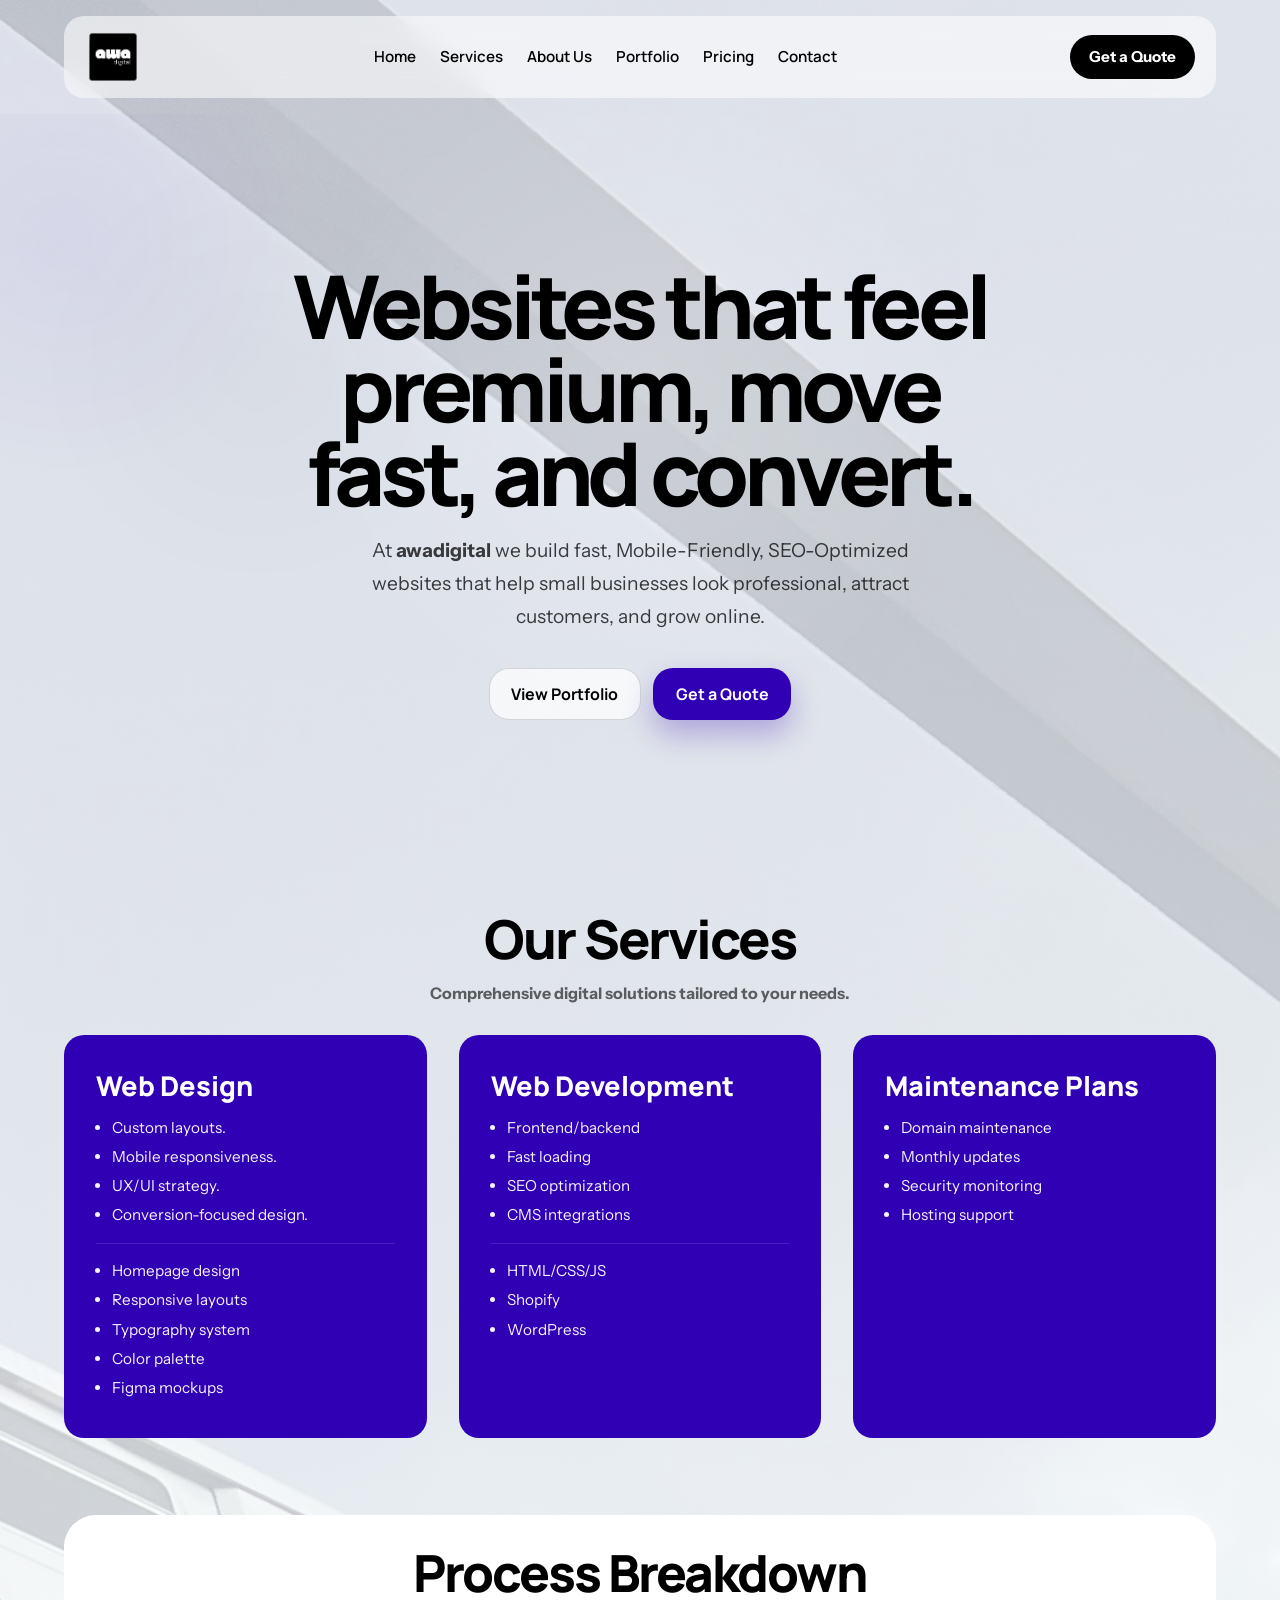
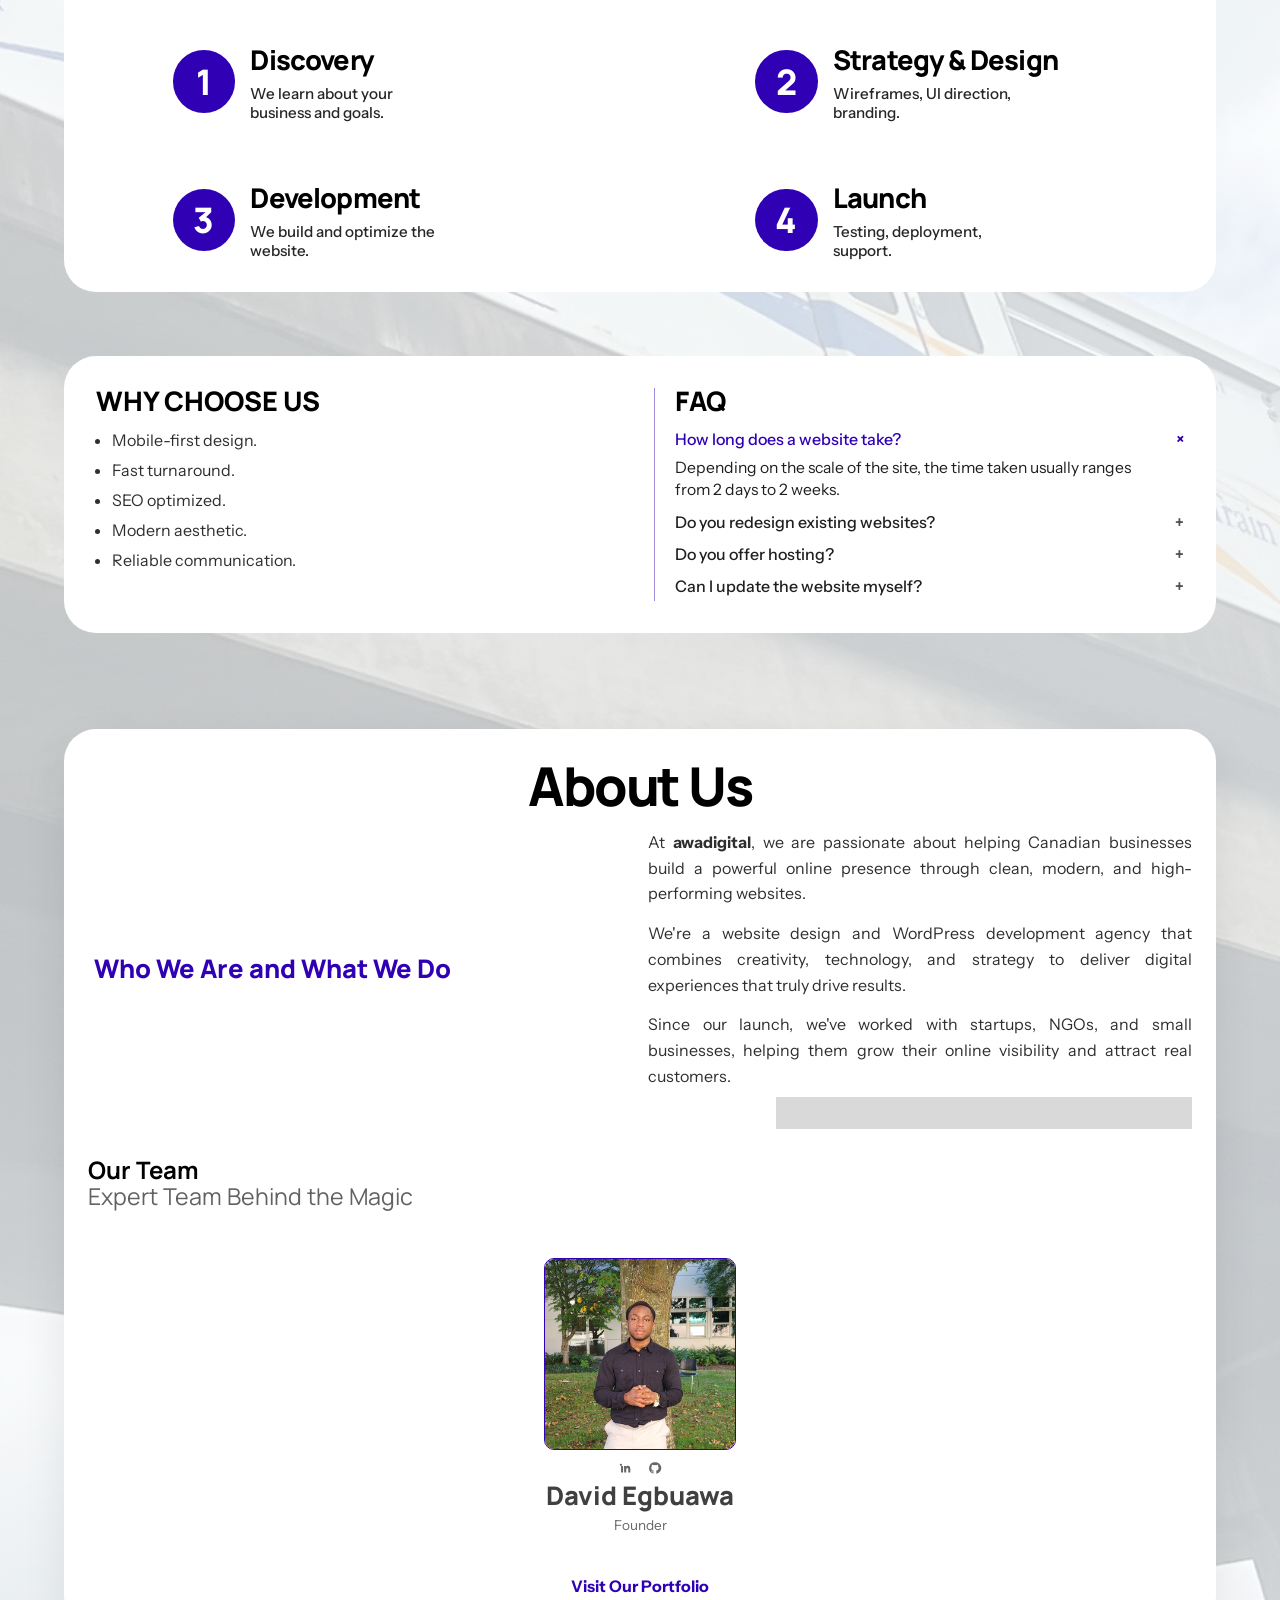
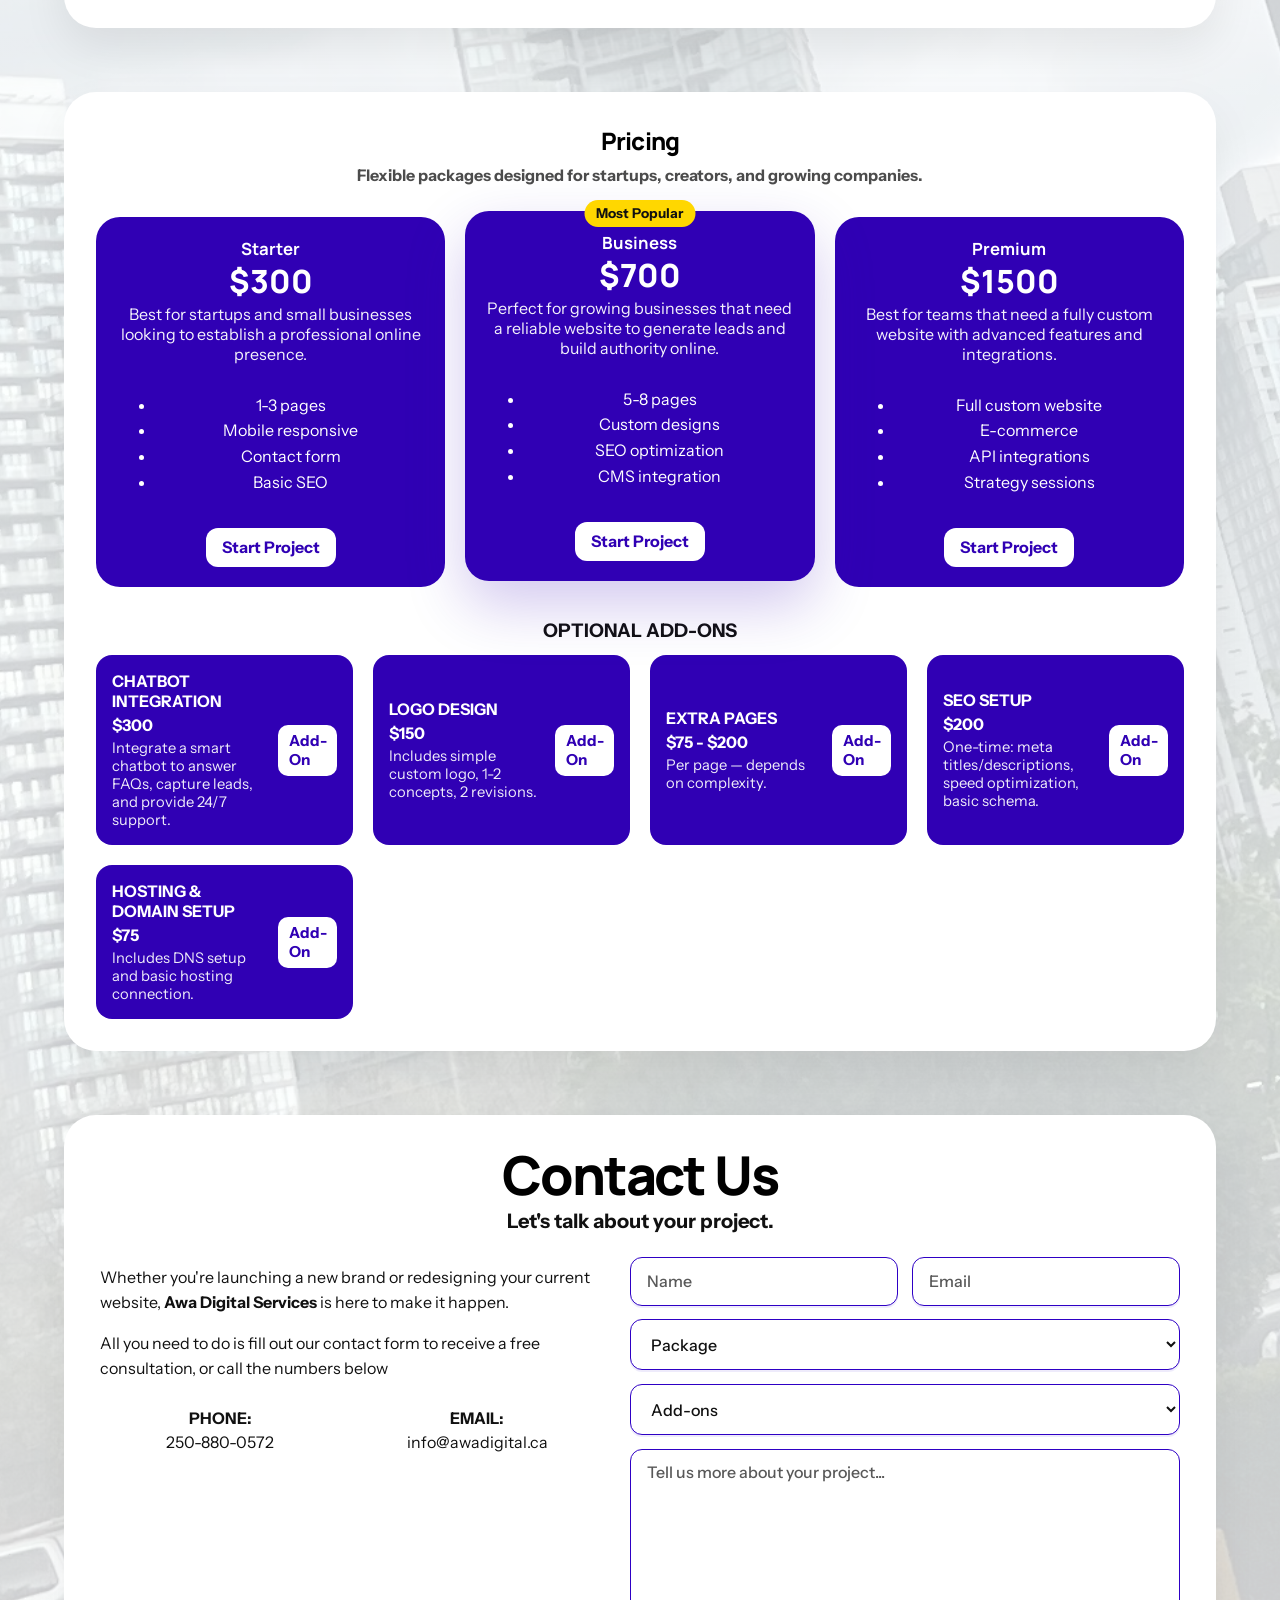
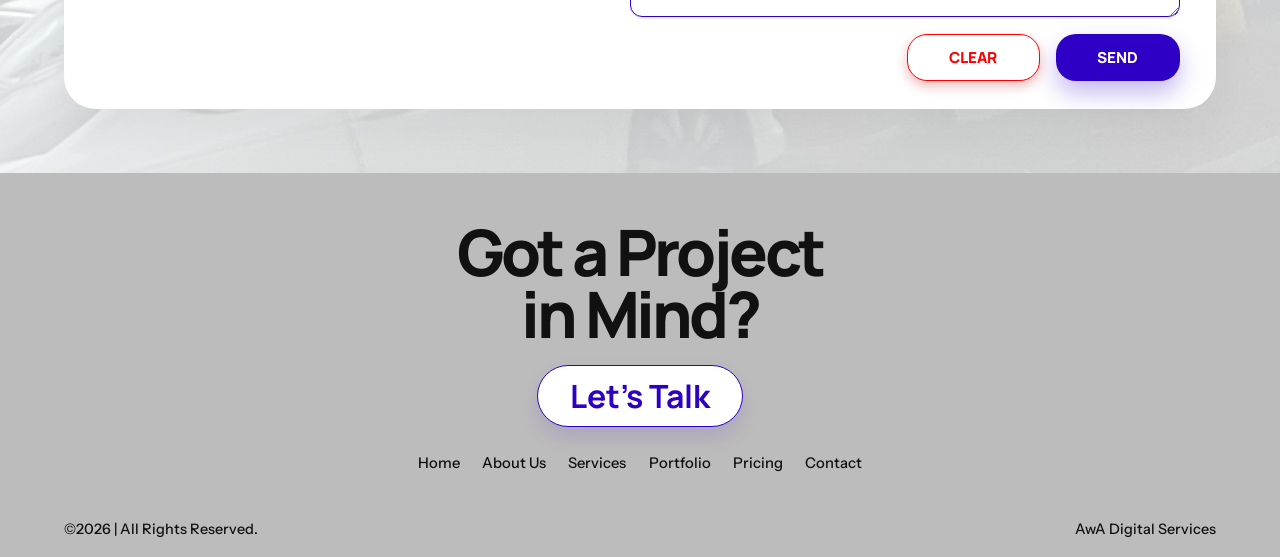
==== commit 10e4a006: "chatbot integration addon added" ====
--- a/index.html
+++ b/index.html
@@ -359,6 +359,19 @@
 						<div class="addons-grid">
 							<article class="addon-card">
 								<div>
+									<h4>CHATBOT INTEGRATION</h4>
+									<p class="addon-price">$300</p>
+									<p class="addon-desc">Integrate a smart chatbot to answer FAQs, 
+										capture leads, and provide 24/7 support.</p>
+								</div>
+								<a class="btn-white btn-small" 
+                                href="#contact"
+                                onclick="SelectAddon('Chatbot Integration')"
+                                >Add-On</a>
+							</article>
+
+							<article class="addon-card">
+								<div>
 									<h4>LOGO DESIGN</h4>
 									<p class="addon-price">$150</p>
 									<p class="addon-desc">Includes simple custom logo, 1-2 concepts, 2 revisions.</p>
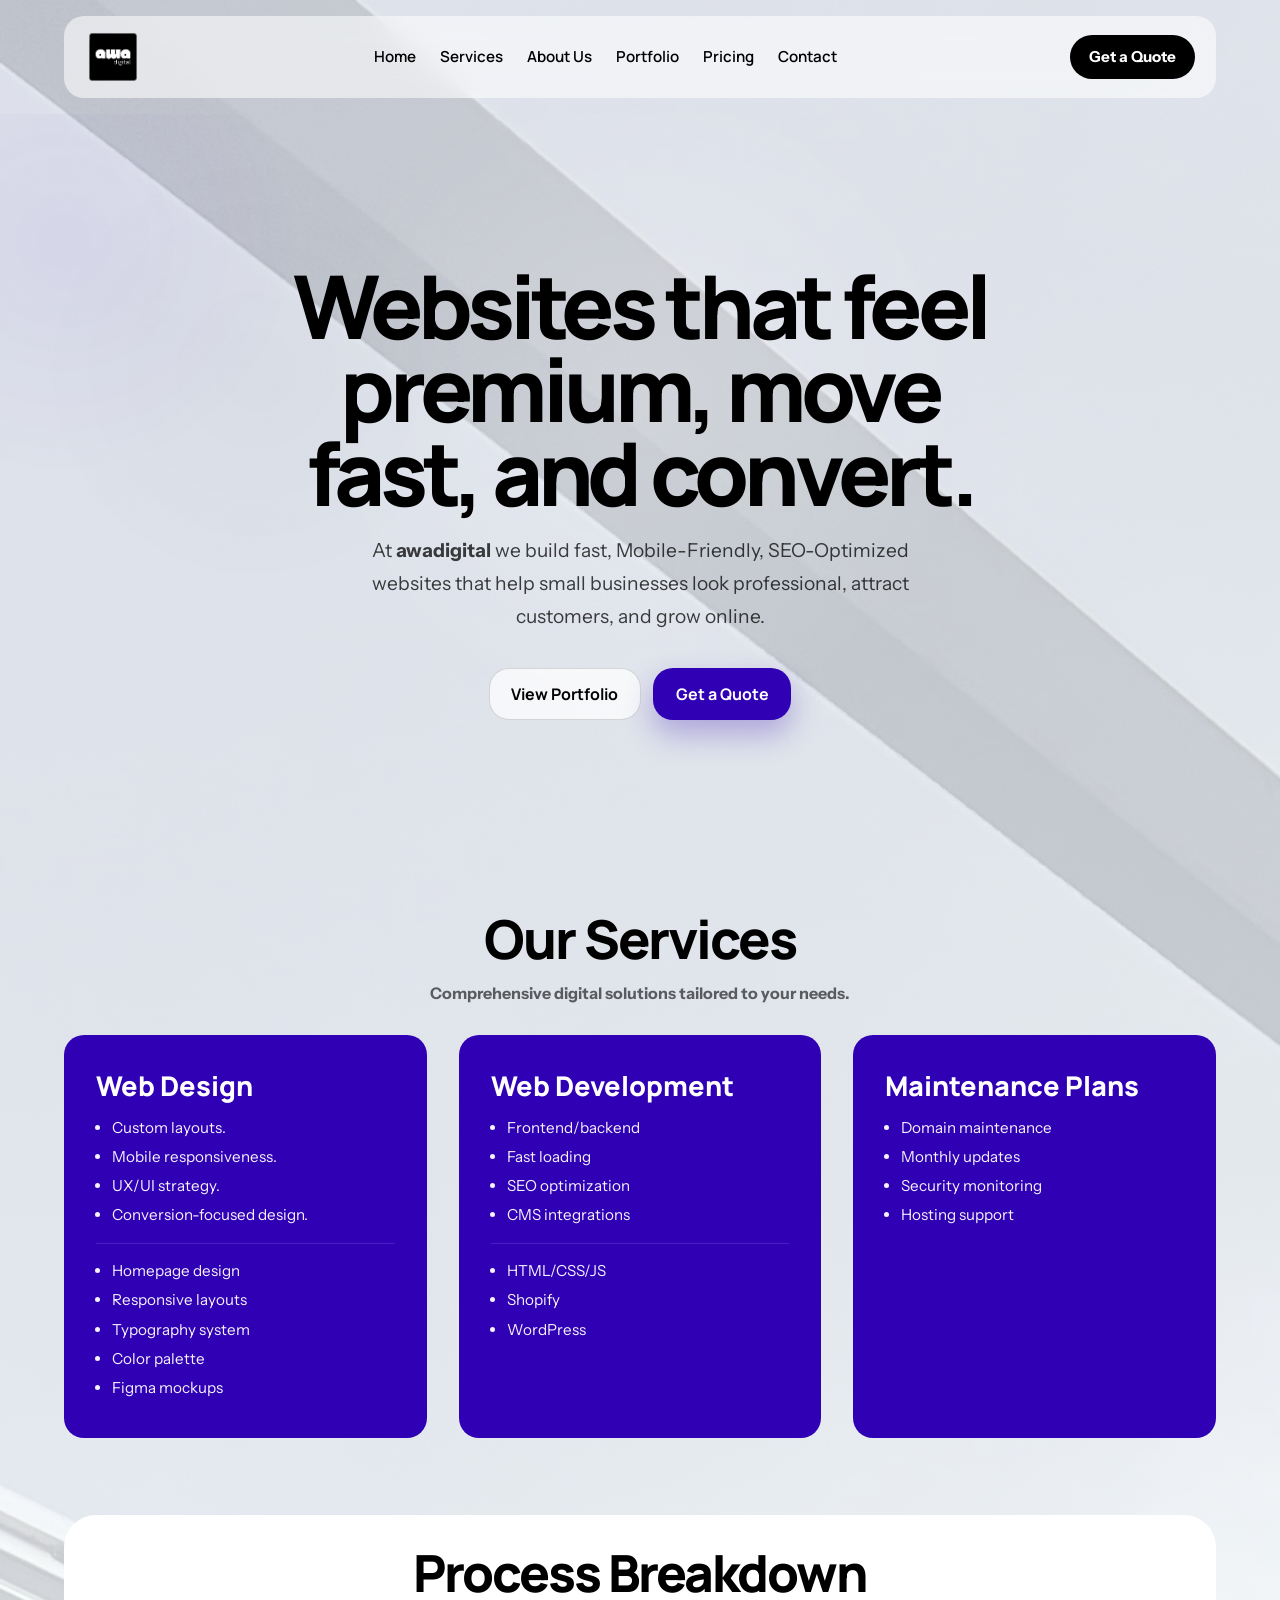
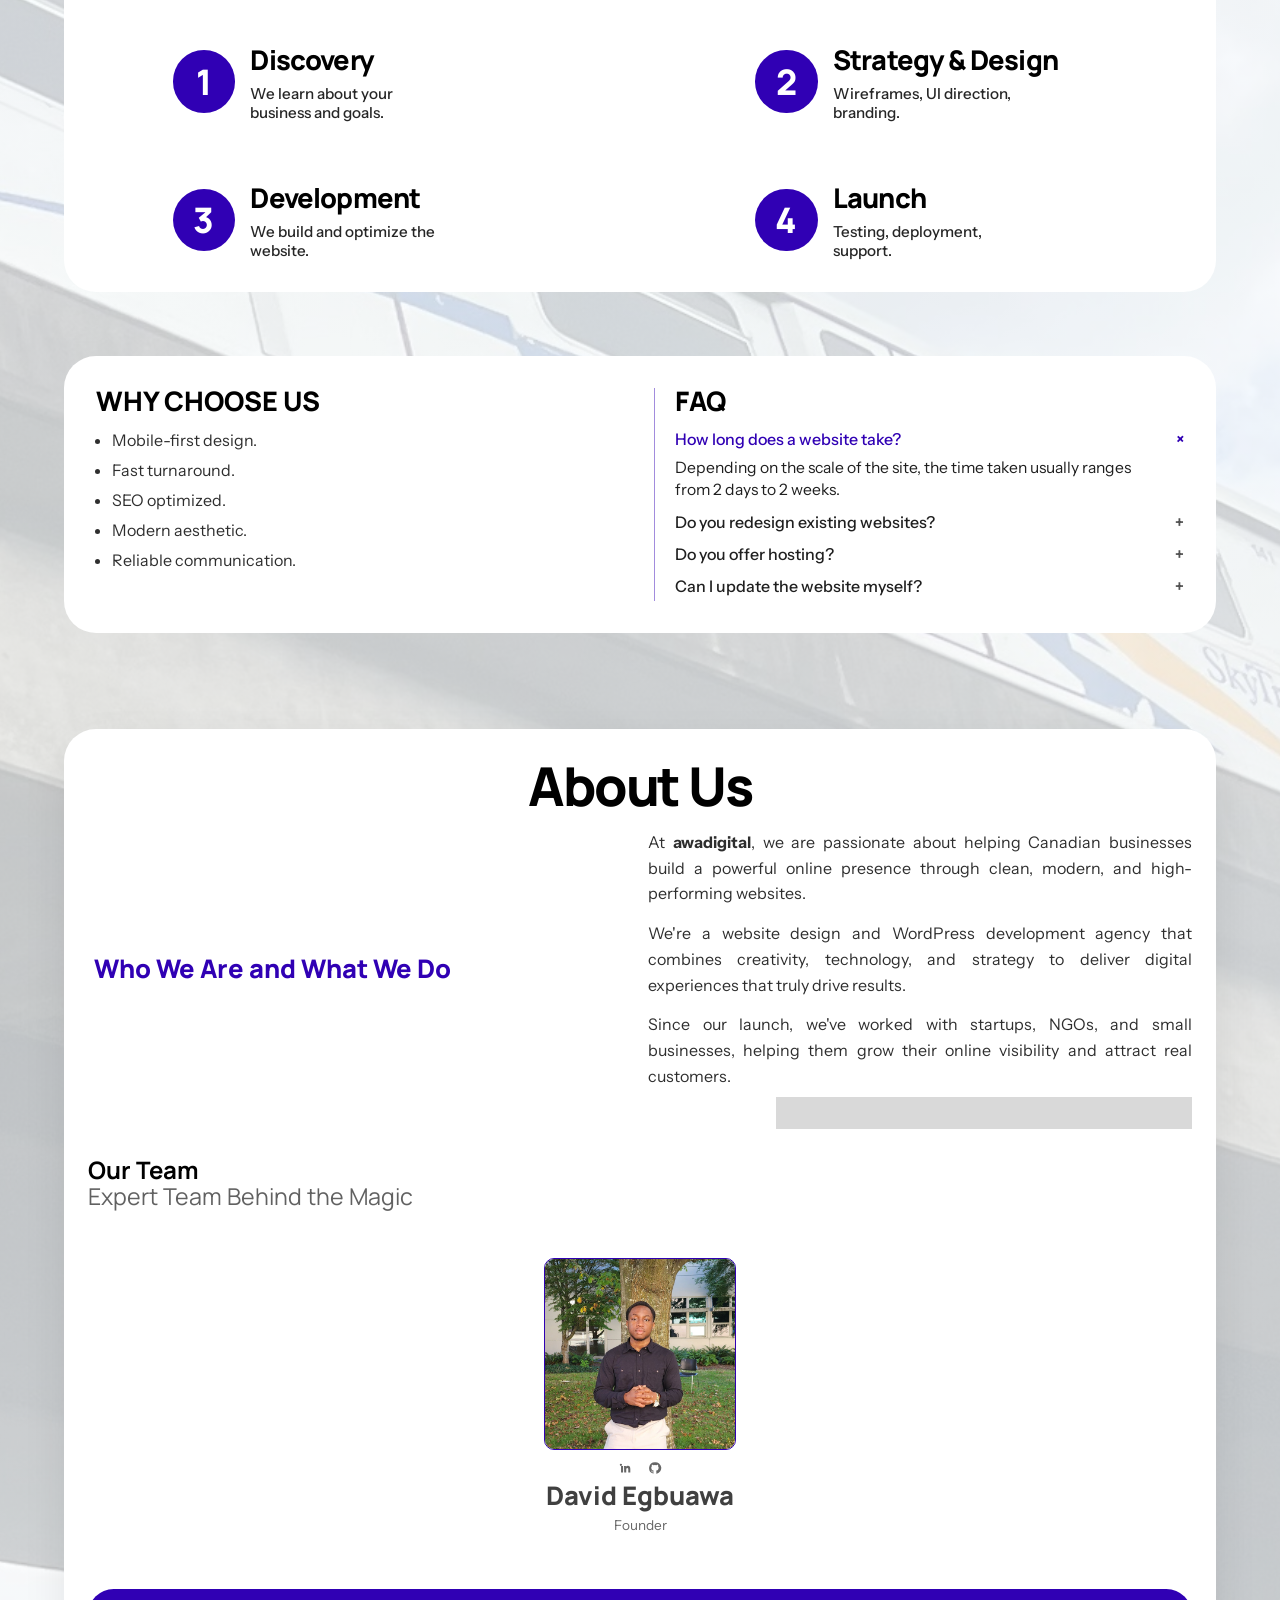
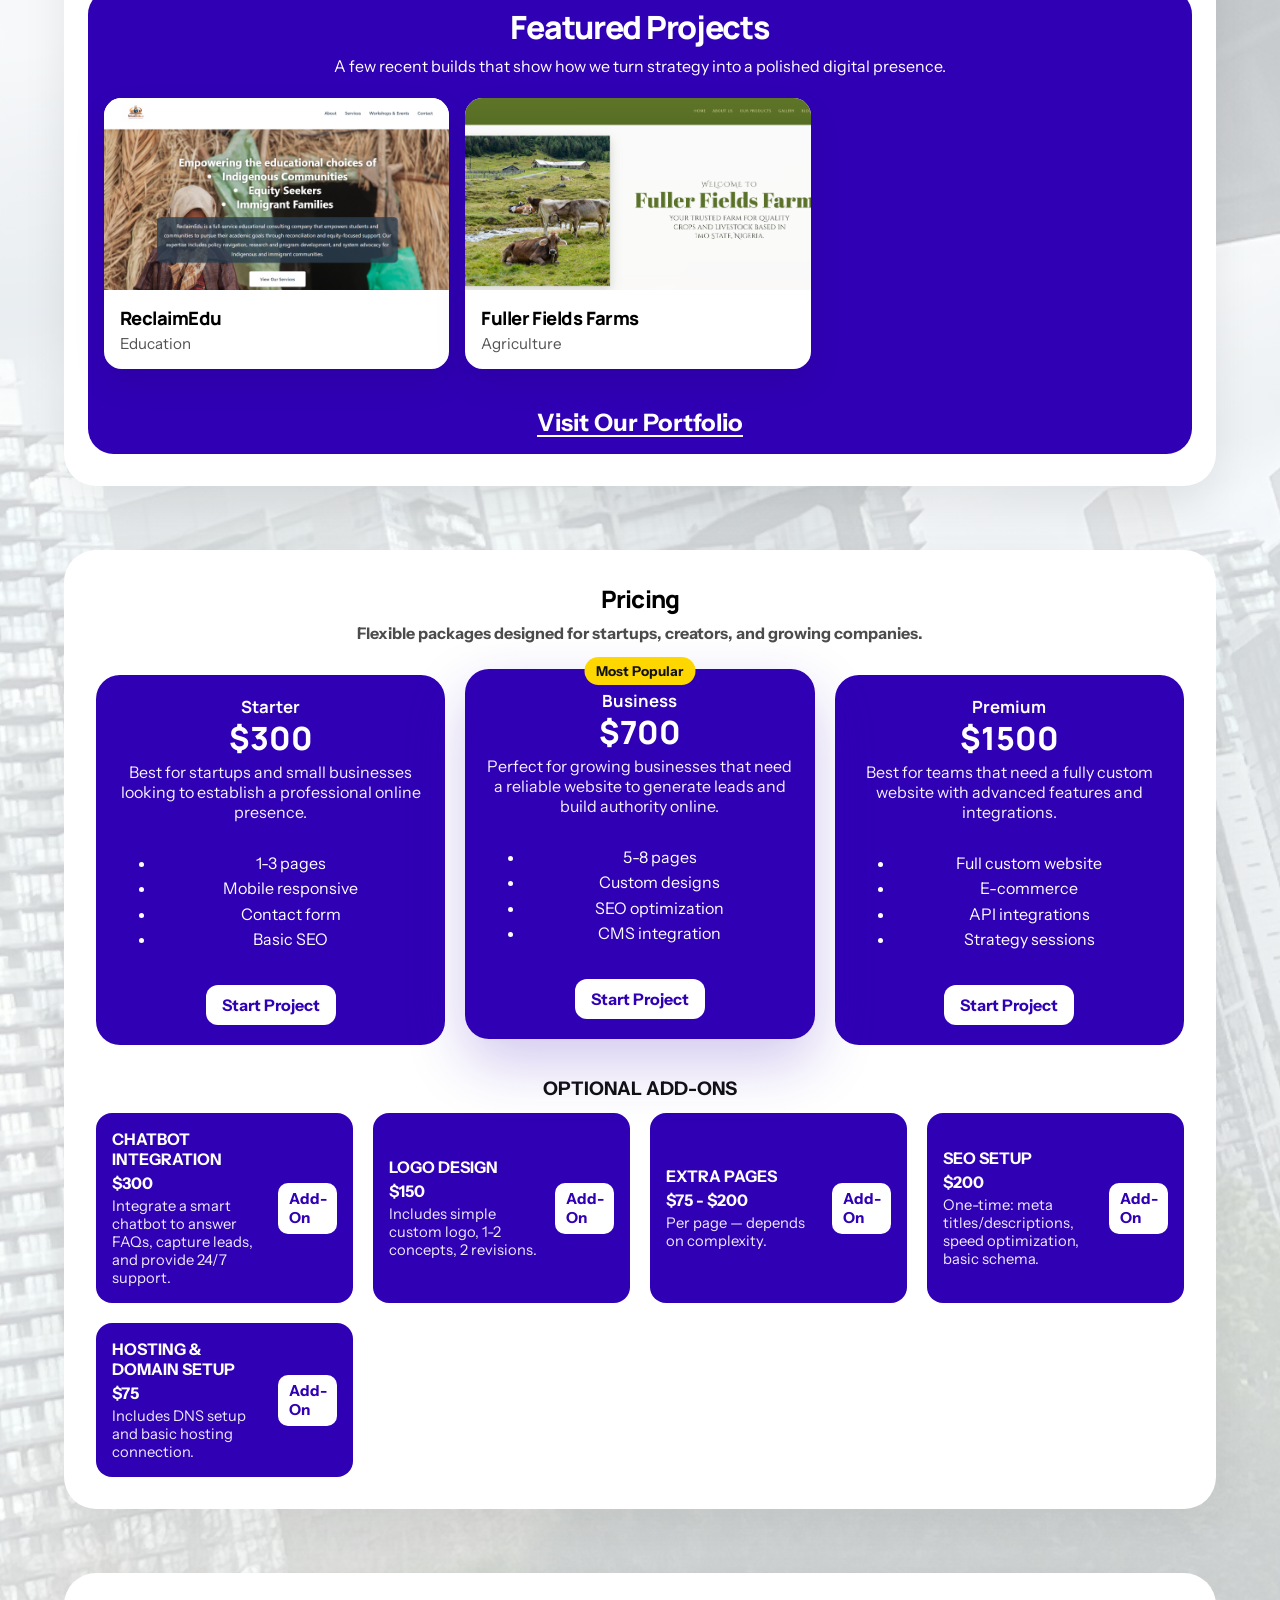
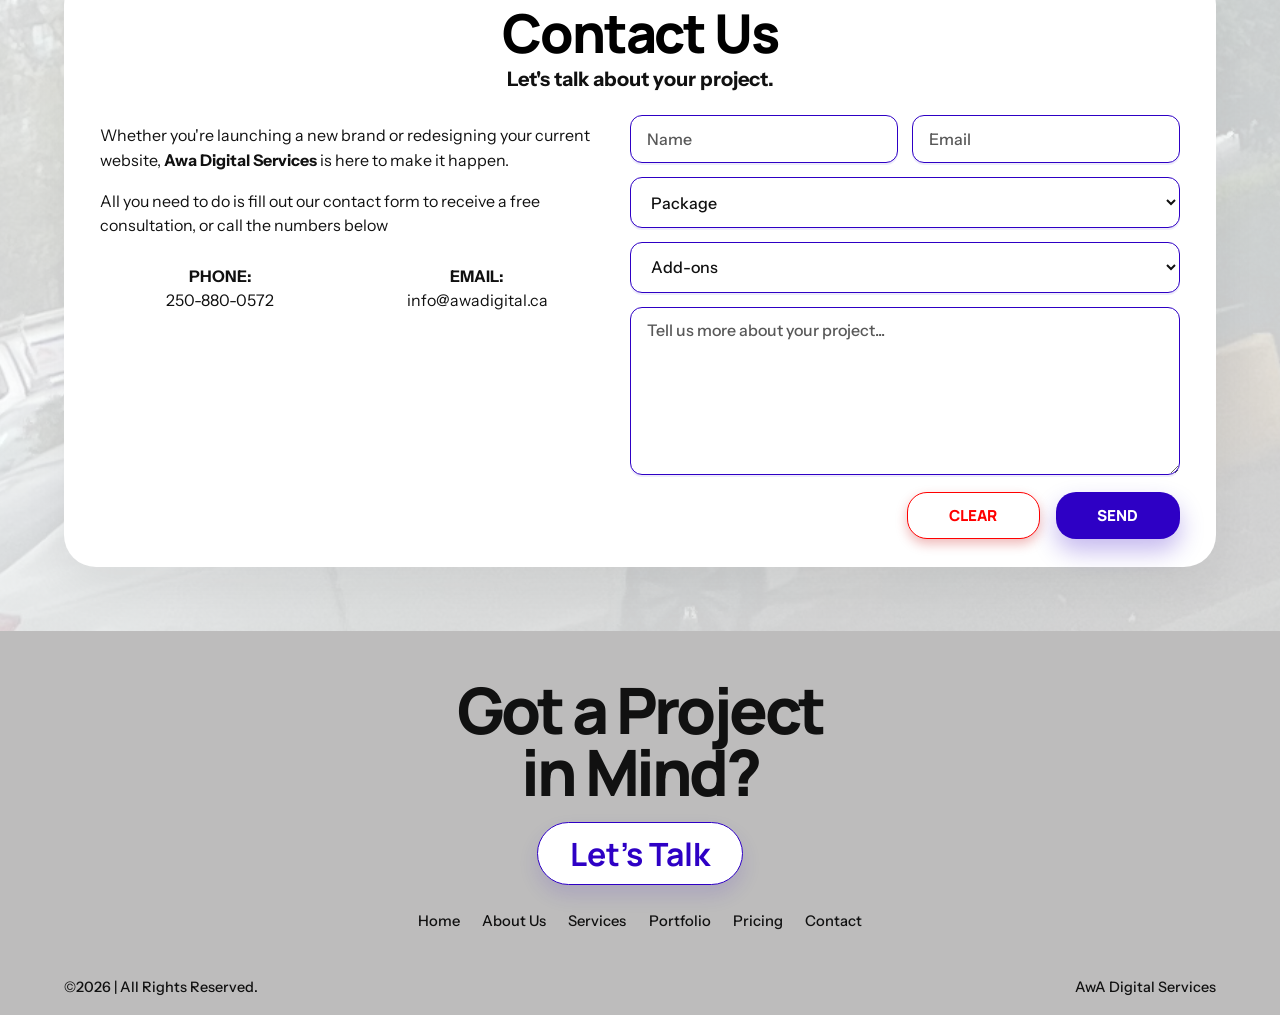
==== commit 68ca472b: "faq dropdown fixed and featured project section adddd" ====
--- a/index.html
+++ b/index.html
@@ -63,7 +63,7 @@
 				<p class="hero__text">At <b>awadigital</b> we build fast, Mobile-Friendly, SEO-Optimized websites that help small businesses look professional, attract customers, and grow online. </p>
 
 				<div class="hero__actions">
-					<a class="button button--ghost" href="portfolio.html">View Portfolio</a>
+					<a class="button button--ghost" href="#featured-projects">View Portfolio</a>
 					<a class="button button--primary" href="#contact">Get a Quote</a>
 				</div>
 			</div>
@@ -187,7 +187,7 @@
 										<span>Do you redesign existing websites?</span>
 										<span class="faq-questions__icon" aria-hidden="true">+</span>
 									</button>
-									<p class="faq-item__answer" id="faq-answer-2" data-faq-panel hidden>Yes, redesigns are done.</p>
+									<p class="faq-item__answer" id="faq-answer-2" data-faq-panel hidden>Yes, we redesign already existing websites.</p>
 								</li>
 								<li class="faq-item">
 									<button class="faq-question" type="button" data-faq-question aria-expanded="false" aria-controls="faq-answer-3">
@@ -201,7 +201,7 @@
 										<span>Can I update the website myself?</span>
 										<span class="faq-questions__icon" aria-hidden="true">+</span>
 									</button>
-									<p class="faq-item__answer" id="faq-answer-4" data-faq-panel hidden>Yes, your site can be updated by yourself if WordPress is used.</p>
+									<p class="faq-item__answer" id="faq-answer-4" data-faq-panel hidden>Yes, your site can be updated by yourself if WordPress is used to build it.</p>
 								</li>
 							</ul>
 						</section>
@@ -276,9 +276,62 @@
 						</article>
 					</div>
 
-					<div class="about__portfolio-cta">
-						<a class="about__portfolio-link" href="portfolio.html">Visit Our Portfolio</a>
-					</div>
+					<section class="featured-projects" id="featured-projects" aria-labelledby="featured-projects-title">
+						<div class="featured-projects__header">
+							<h3 class="featured-projects__title" id="featured-projects-title">Featured Projects</h3>
+							<p class="featured-projects__subtitle">A few recent builds that show how we turn strategy into a polished digital presence.</p>
+						</div>
+
+						<div class="featured-projects__carousel">
+							<button class="featured-projects__arrow featured-projects__arrow--left" type="button" data-carousel-prev aria-label="Scroll featured projects left">
+								<span aria-hidden="true">‹</span>
+							</button>
+
+							<div class="featured-projects__track" tabindex="0" aria-label="Featured projects carousel" data-carousel-track>
+							<article class="featured-projects__card">
+								<a 
+								class="featured-projects__link" 
+								href="https://reclaimedu.ca/"
+								target="_blank"
+								rel="noopener noreferrer"
+								aria-label="View ReclaimEdu project">
+									<img src="./assets/portfolio/reclaimedu.png" alt="ReclaimEdu project preview">
+								</a>
+								<div class="featured-projects__body">
+									<h4 class="featured-projects__name">ReclaimEdu</h4>
+									<p class="featured-projects__category">Education</p>
+								</div>
+							</article>
+
+							<article class="featured-projects__card">
+								<a class="featured-projects__link" href="portfolio-projects/fullerfieldsfarm.html" aria-label="View Fuller Fields Farms project">
+									<img src="./assets/portfolio/fullerfieldfarms.png" alt="Fuller Fields Farms project preview">
+								</a>
+								<div class="featured-projects__body">
+									<h4 class="featured-projects__name">Fuller Fields Farms</h4>
+									<p class="featured-projects__category">Agriculture</p>
+								</div>
+							</article>
+
+<!-- 							<article class="featured-projects__card">
+								<a class="featured-projects__link" href="portfolio.html" aria-label="View portfolio page">
+									<img src="./assets/portfolio/awadigital_seo.png" alt="AWA Digital SEO project preview">
+								</a>
+								<div class="featured-projects__body">
+									<h4 class="featured-projects__name">AWA Digital SEO</h4>
+									<p class="featured-projects__category">Marketing</p>
+								</div>
+							</article> -->
+							</div>
+							<button class="featured-projects__arrow featured-projects__arrow--right" type="button" data-carousel-next aria-label="Scroll featured projects right">
+								<span aria-hidden="true">›</span>
+							</button>
+
+				<div class="about__portfolio-cta">
+				<a class="about__portfolio-link" href="portfolio.html">Visit Our Portfolio</a>
+			</div>
+					</div>
+					</section>
 
 			</div>
 		</section>
--- a/css/style.css
+++ b/css/style.css
@@ -645,9 +645,9 @@
 .about__portfolio-link {
   min-width: 100%;
   text-align: center;
-  color: var(--color-accent);
-  font: 700 1rem/1.2 "Instrument Sans", sans-serif;
-  text-decoration: none;
+  color: var(--color-white);
+  font: 700 1.5rem/1.2 "Instrument Sans", sans-serif;
+  text-decoration: underline;
   text-underline-offset: 0.18em;
   transition: opacity 180ms ease, transform 180ms ease;
 }
@@ -657,6 +657,166 @@
   opacity: 0.8;
   transform: translateY(-1px);
   transition: all ease 300ms;
+}
+
+.featured-projects {
+  cursor: pointer;
+  margin-top: 2rem;
+  background: var(--color-accent);
+  padding: 1rem;
+  border-radius: var(--radius-lg);
+}
+
+.featured-projects__header {
+  text-align: center;
+  margin-bottom: 1rem;
+}
+
+.featured-projects__title {
+  margin: 0;
+  color: var(--color-white);
+  font-family: "Manrope", sans-serif;
+  font-size: clamp(1.4rem, 2.8vw, 2rem);
+  font-weight: 800;
+  letter-spacing: -0.04em;
+}
+
+.featured-projects__subtitle {
+  margin: 0.35rem auto 0;
+  max-width: 42rem;
+  color: var(--color-white);
+  line-height: 1.5;
+}
+
+.featured-projects__track {
+  display: flex;
+  gap: 1rem;
+  overflow-x: auto;
+  padding: 0.25rem 0 0.75rem;
+  scroll-snap-type: x mandatory;
+  scrollbar-width: thin;
+  scrollbar-color: rgba(48, 0, 180, 0.45) transparent;
+}
+
+.featured-projects__carousel {
+  position: relative;
+}
+
+.featured-projects__track::-webkit-scrollbar {
+  height: 0.55rem;
+}
+
+.featured-projects__track::-webkit-scrollbar-thumb {
+  background: rgba(48, 0, 180, 0.45);
+  border-radius: 999px;
+}
+
+.featured-projects__card {
+  flex: 0 0 min(18rem, 84vw);
+  scroll-snap-align: start;
+  background: #ffffff;
+  border-radius: 1.1rem;
+  box-shadow: 0 14px 34px rgba(0, 0, 0, 0.08);
+  overflow: hidden;
+}
+.featured-projects__card:hover{
+  transform: scale(1.03);
+  box-shadow: 0 1px 10px rgba(92, 91, 91, 0.451);
+  transition: all 200ms ease;
+}
+
+.featured-projects__link {
+  display: block;
+  background: #f1f1f1;
+}
+
+.featured-projects__link img {
+  display: block;
+  width: 100%;
+  height: 12rem;
+  object-fit: cover;
+}
+
+.featured-projects__body {
+  padding: 0.9rem 1rem 1rem;
+}
+
+.featured-projects__name {
+  margin: 0;
+  color: var(--color-black);
+  font-family: "Manrope", sans-serif;
+  font-size: 1.15rem;
+  font-weight: 800;
+  letter-spacing: -0.03em;
+}
+
+.featured-projects__name:hover{
+  color: var(--color-accent);
+  transition: all 250ms ease;
+}
+
+.featured-projects__category {
+  margin: 0.2rem 0 0;
+  color: rgba(0, 0, 0, 0.68);
+  font-size: 0.95rem;
+}
+
+.featured-projects__arrow {
+  position: absolute;
+  top: 50%;
+  z-index: 2;
+  display: none;
+  align-items: center;
+  justify-content: center;
+  width: 2.5rem;
+  height: 2.5rem;
+  border: 1px solid rgba(48, 0, 180, 0.18);
+  border-radius: 999px;
+  background: rgba(255, 255, 255, 0.96);
+  color: var(--color-accent);
+  box-shadow: 0 10px 24px rgba(0, 0, 0, 0.12);
+  transform: translateY(-50%);
+  cursor: pointer;
+}
+
+.featured-projects__arrow span {
+  font-size: 1.8rem;
+  line-height: 1;
+  margin-top: -0.1rem;
+}
+
+.featured-projects__arrow--left {
+  left: -0.75rem;
+}
+
+.featured-projects__arrow--right {
+  right: -0.75rem;
+}
+
+@media (min-width: 48rem) {
+  .featured-projects__card {
+    flex-basis: calc(33.333% - 0.75rem);
+  }
+}
+
+@media (max-width: 47.999rem) {
+  .featured-projects__arrow {
+    display: inline-flex;
+  }
+
+  .featured-projects__track {
+    padding-inline: 2.9rem;
+  }
+}
+
+@media (min-width: 64rem) {
+  .featured-projects {
+    margin-top: 2.5rem;
+  }
+
+  .featured-projects__track {
+    overflow-x: visible;
+  }
 }
 
 @media (min-width: 48rem) {
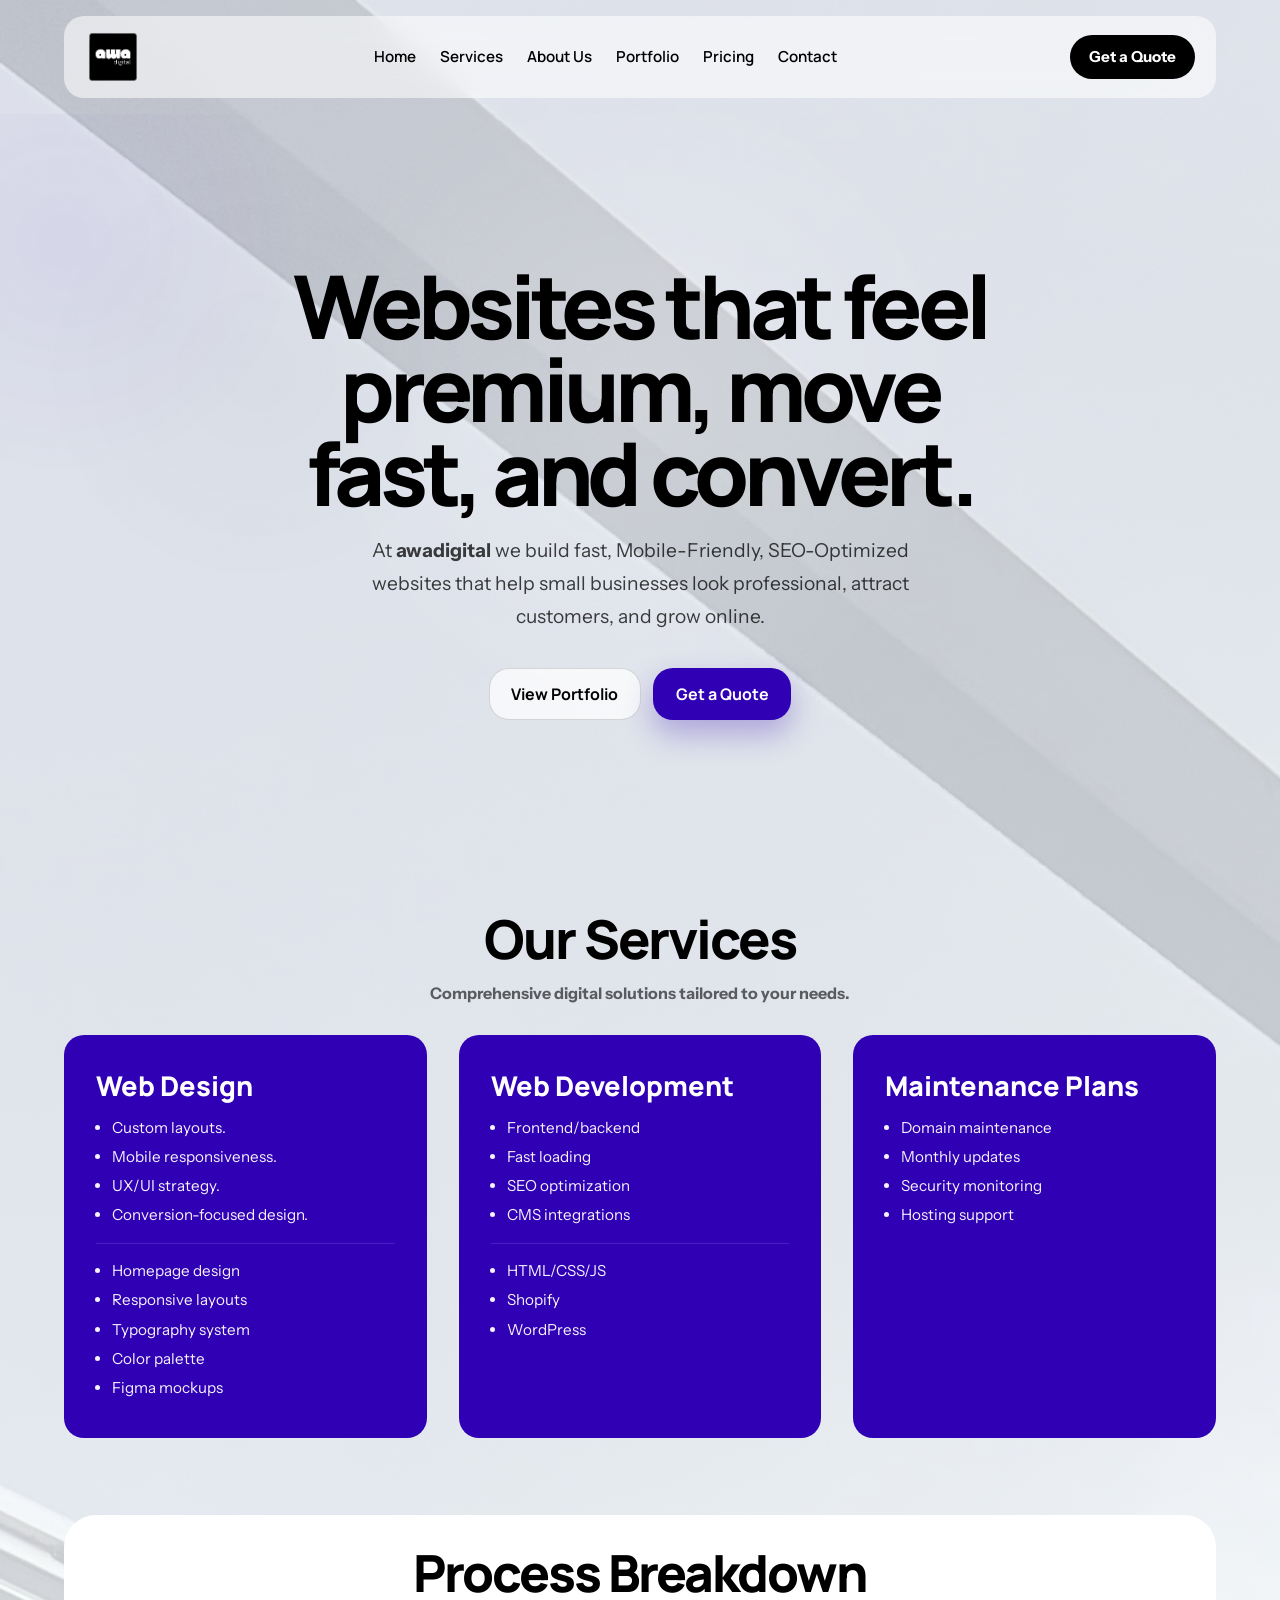
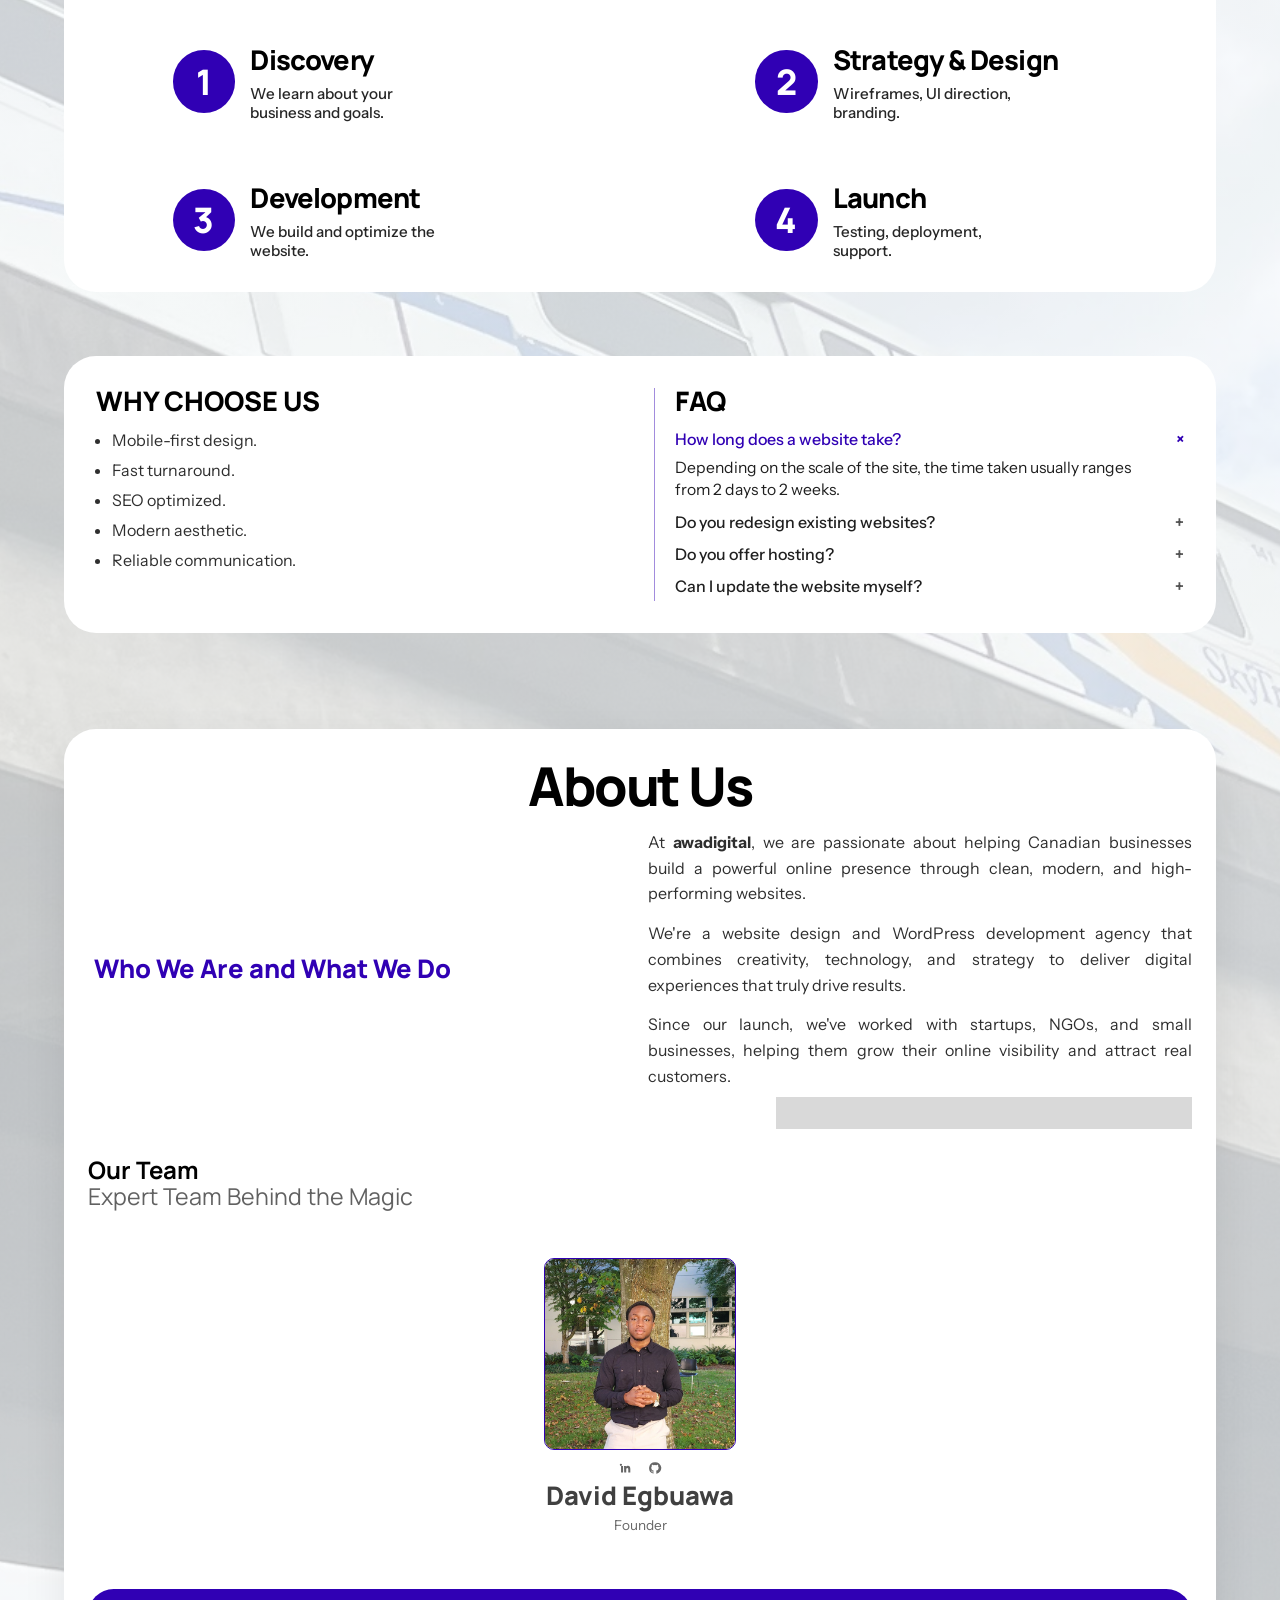
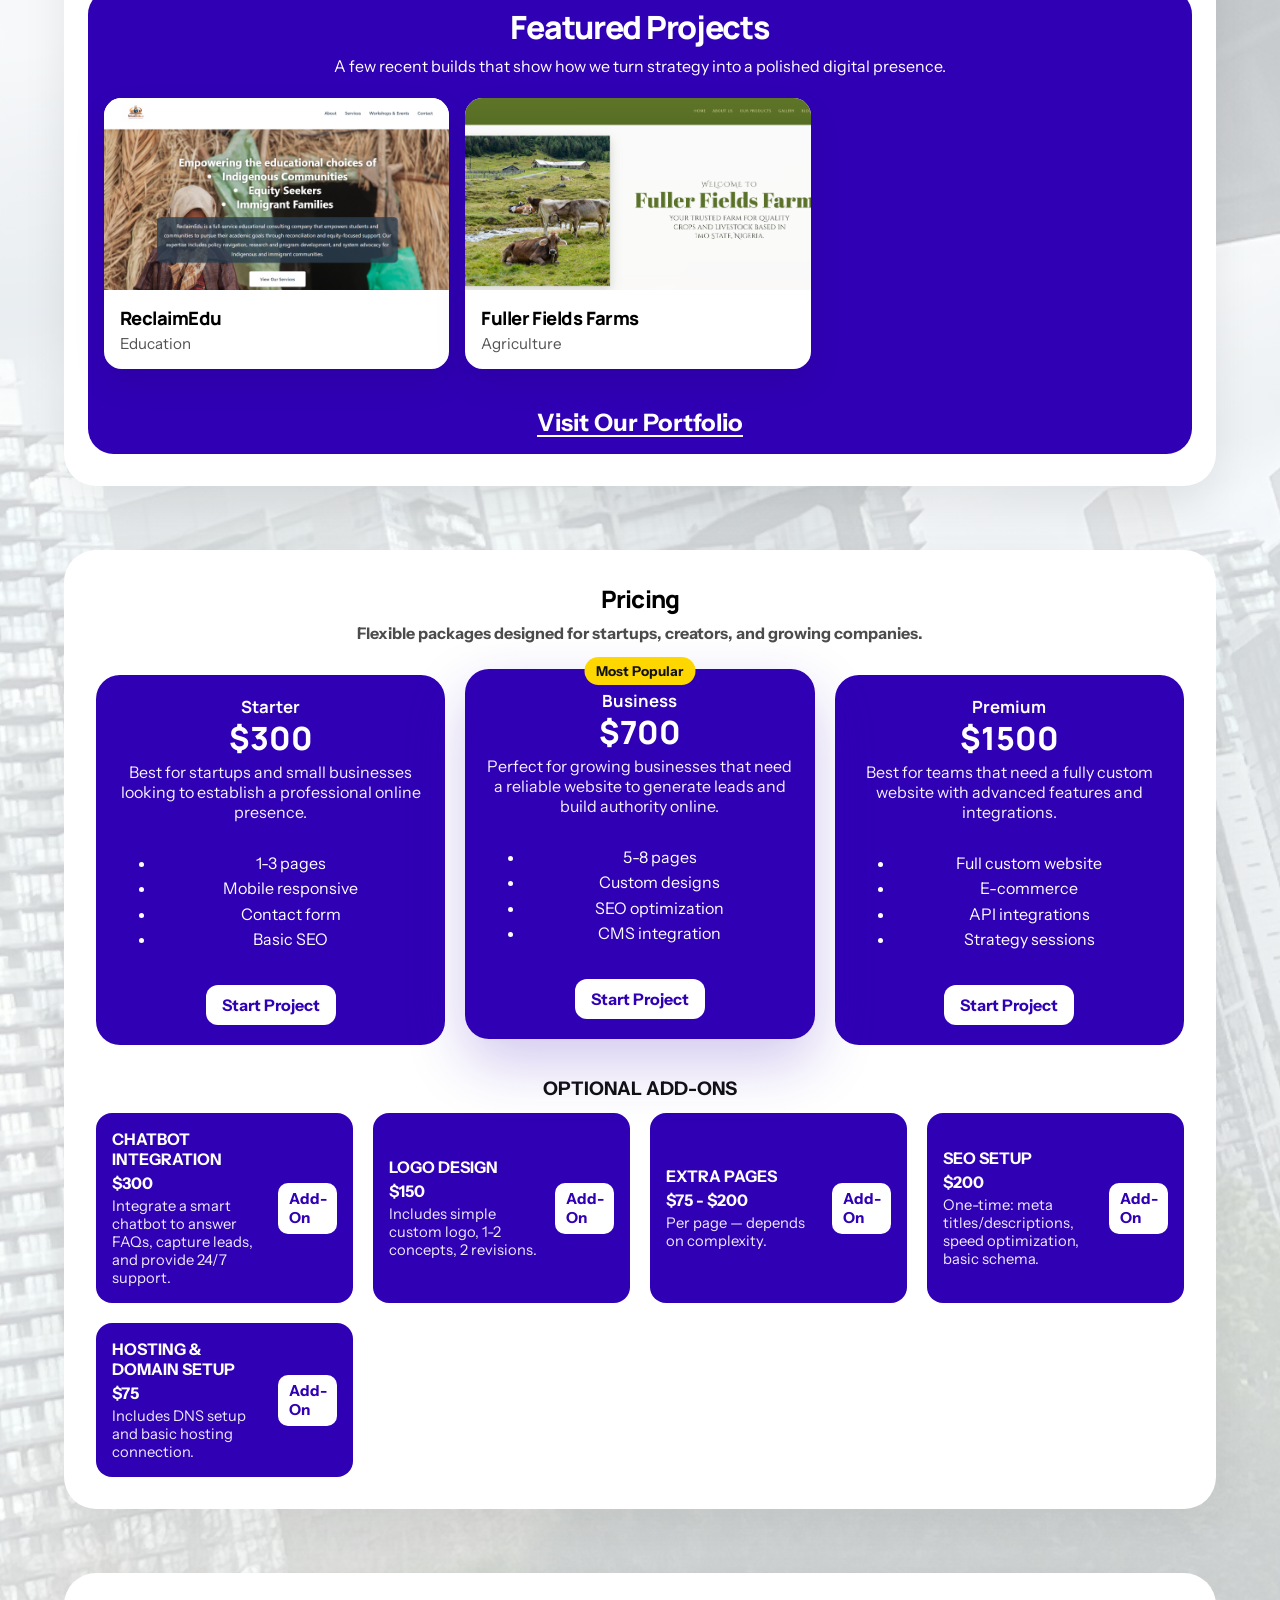
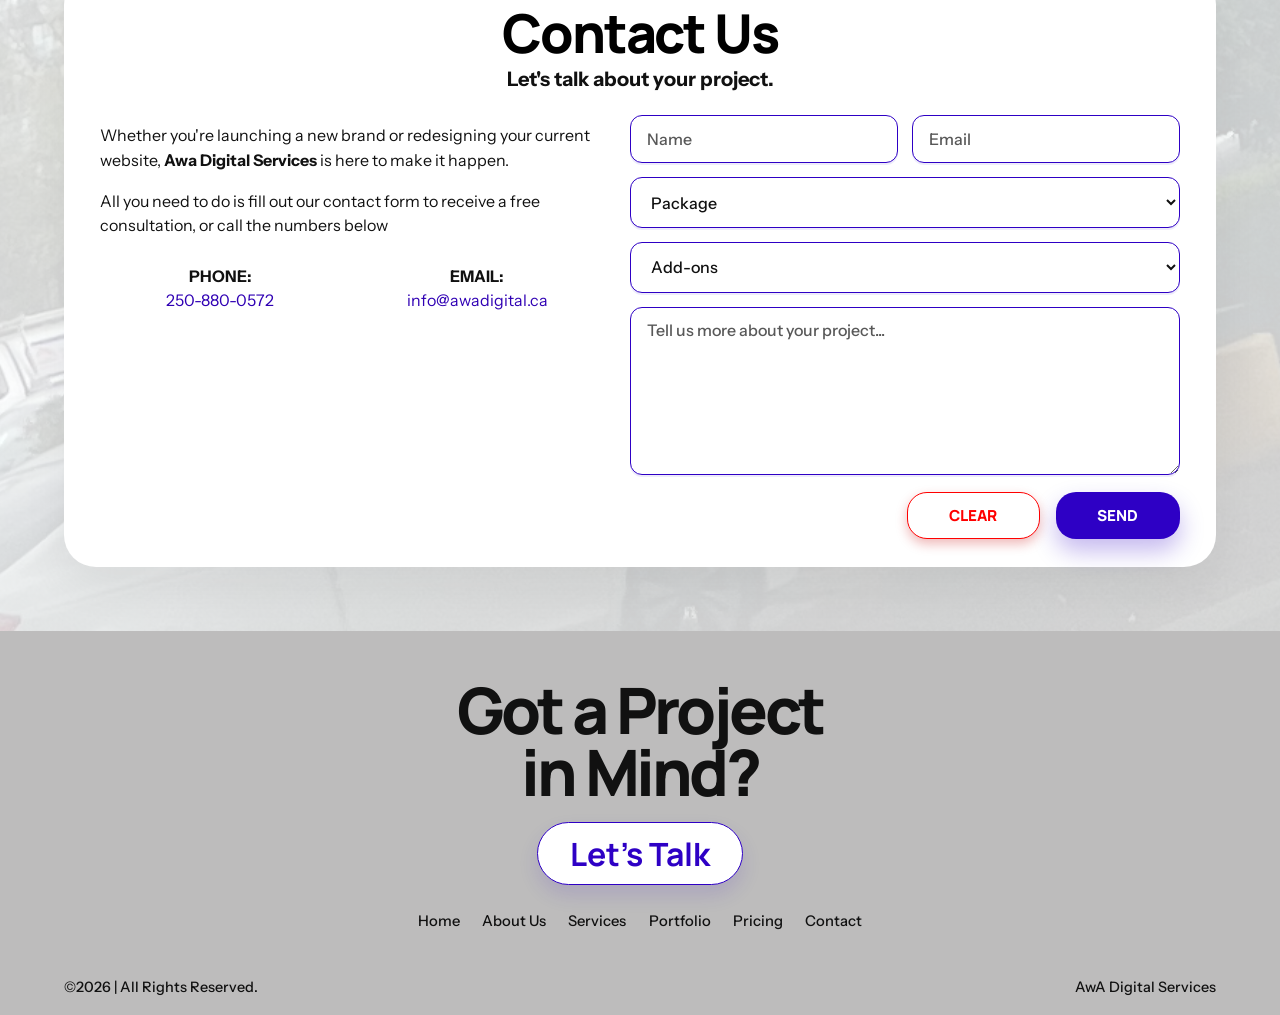
==== commit 2dea75a2: "links to text added" ====
--- a/index.html
+++ b/index.html
@@ -41,7 +41,7 @@
 					<li><a class="site-nav__link" href="#home">Home</a></li>
                     <li><a class="site-nav__link" href="#services">Services</a></li>
 					<li><a class="site-nav__link" href="#about">About Us</a></li>
-					<li><a class="site-nav__link" href="portfolio.html">Portfolio</a></li>
+					<li><a class="site-nav__link" href="#featured-projects">Portfolio</a></li>
 					<li><a class="site-nav__link" href="#pricing">Pricing</a></li>
 					<li><a class="site-nav__link" href="#contact">Contact</a></li>
 				</ul>
@@ -304,7 +304,11 @@
 							</article>
 
 							<article class="featured-projects__card">
-								<a class="featured-projects__link" href="portfolio-projects/fullerfieldsfarm.html" aria-label="View Fuller Fields Farms project">
+								<a class="featured-projects__link" 
+								href="https://callmeteddyfx.github.io/fullerfieldsfarms/"
+								target="_blank"
+								rel="noreferrer noopener"
+								aria-label="View Fuller Fields Farms project">
 									<img src="./assets/portfolio/fullerfieldfarms.png" alt="Fuller Fields Farms project preview">
 								</a>
 								<div class="featured-projects__body">
@@ -490,11 +494,14 @@
 						<div class="contact__details">
 							<div class="contact__detail">
 								<span class="contact__label">PHONE:</span>
-								<span class="contact__value">250-880-0572</span>
+								<span class="contact__value">
+									<a href="tel:12508800572">250-880-0572</a></span>
 							</div>
 							<div class="contact__detail">
 								<span class="contact__label">EMAIL:</span>
-								<span class="contact__value">info@awadigital.ca</span>
+								<span class="contact__value">
+									<a href="mailto:info@awadigital.ca">info@awadigital.ca</a>
+								</span>
 							</div>
 						</div>
 					</div>
--- a/css/style.css
+++ b/css/style.css
@@ -1169,7 +1169,7 @@
 }
 
 .contact__value {
-  color: #111111;
+  color: var(--color-accent);
 }
 
 .contact-form {
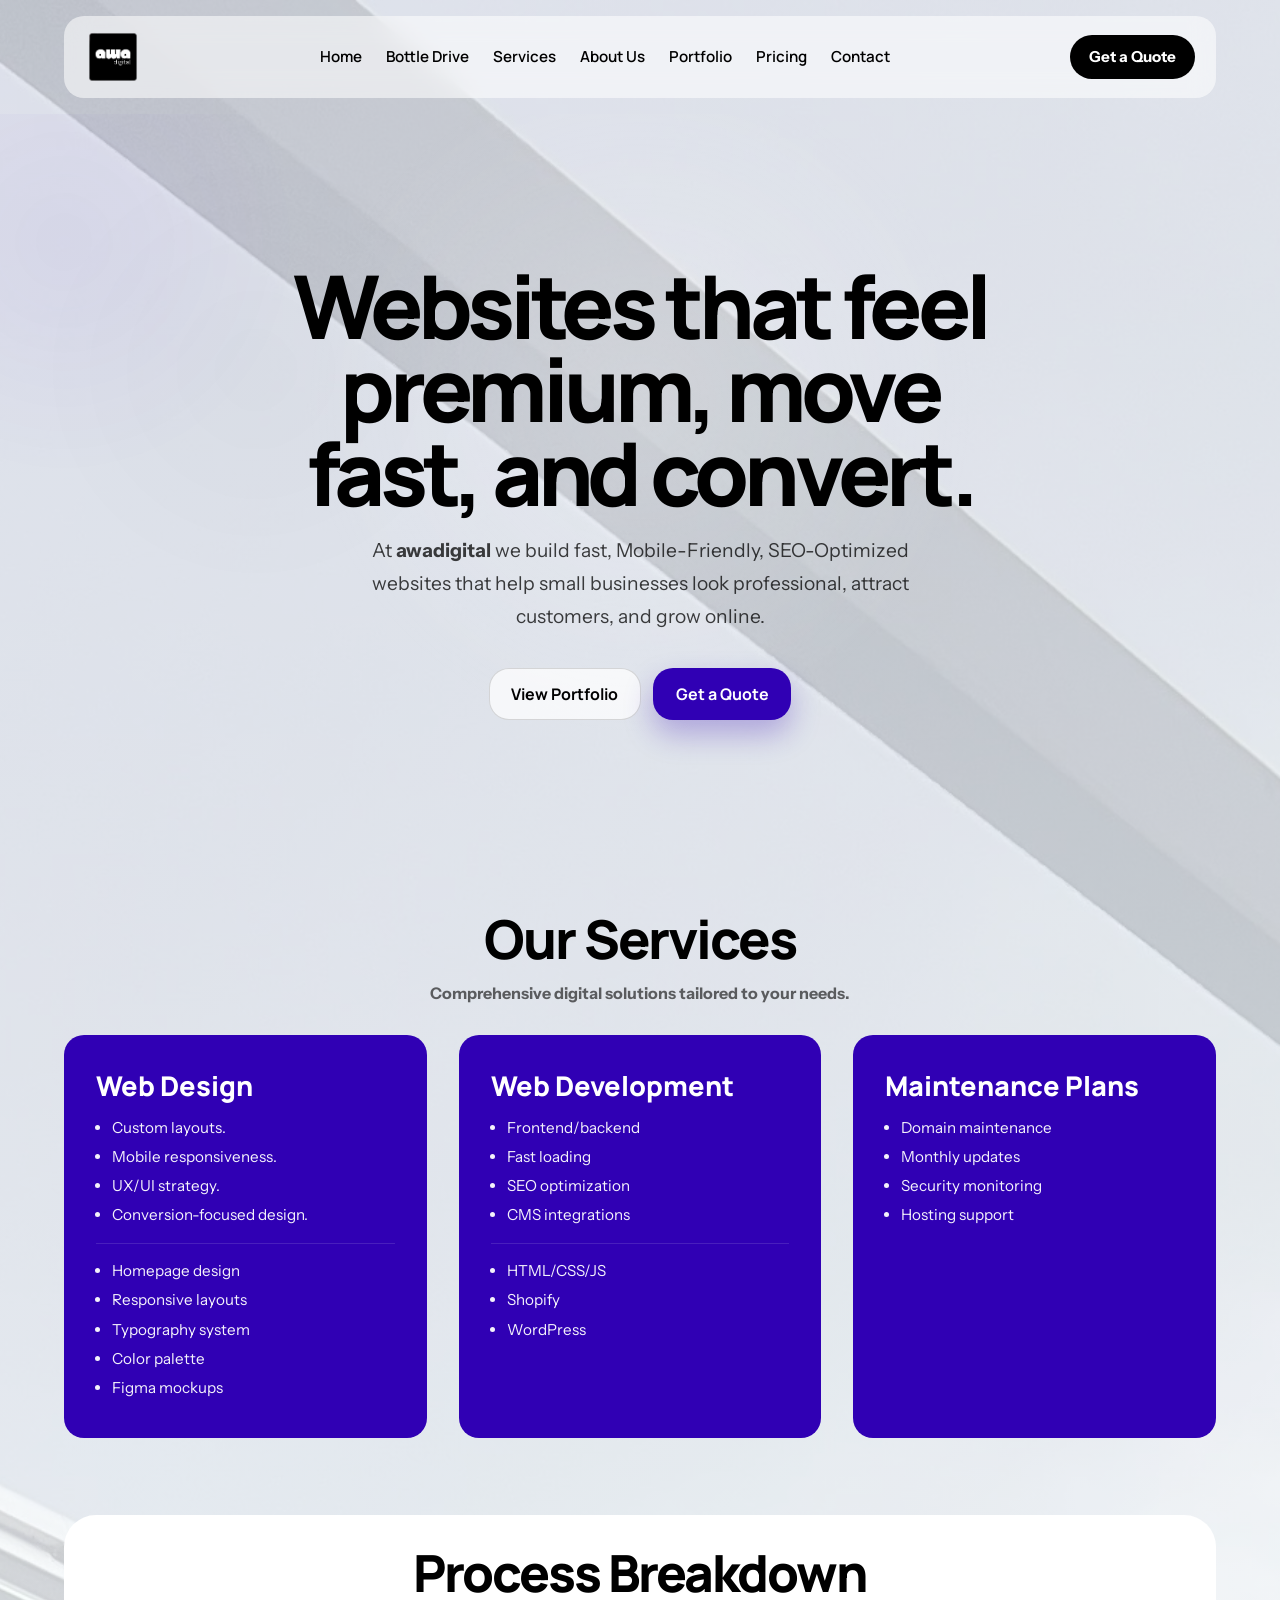
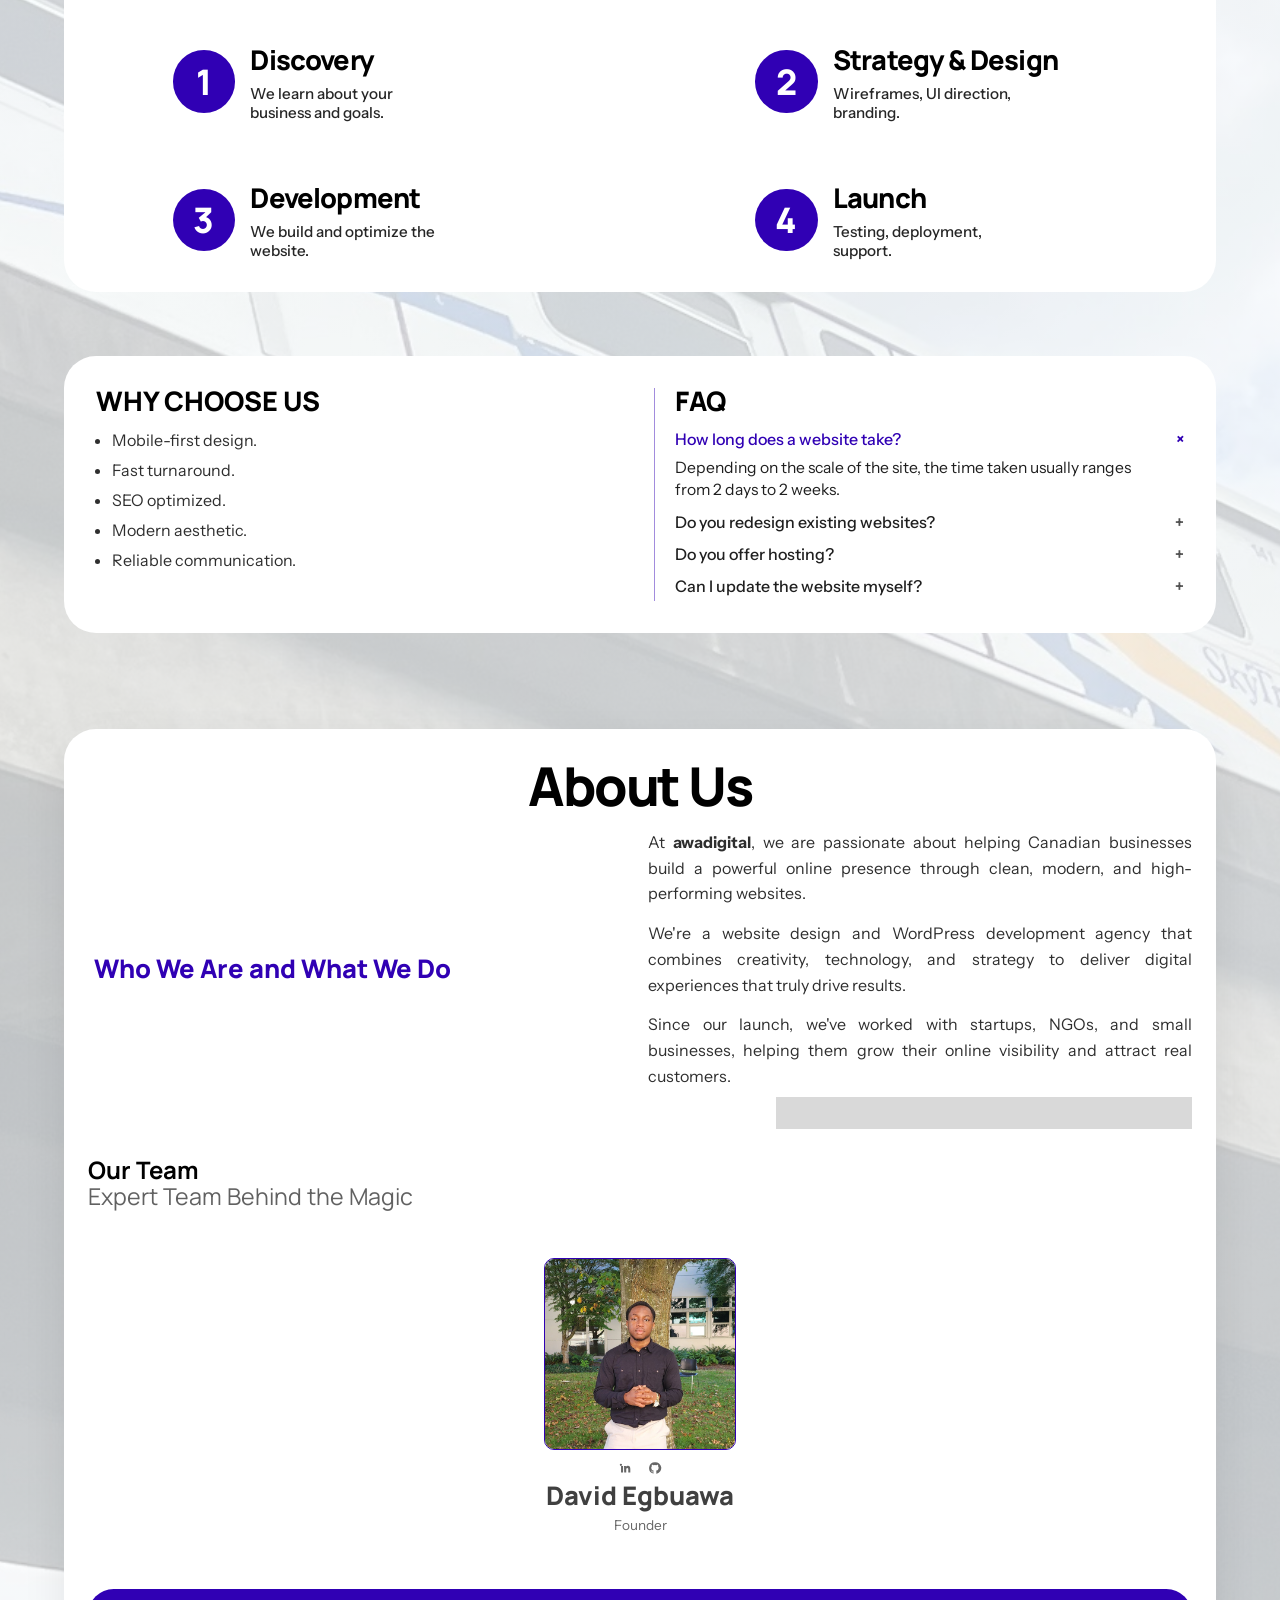
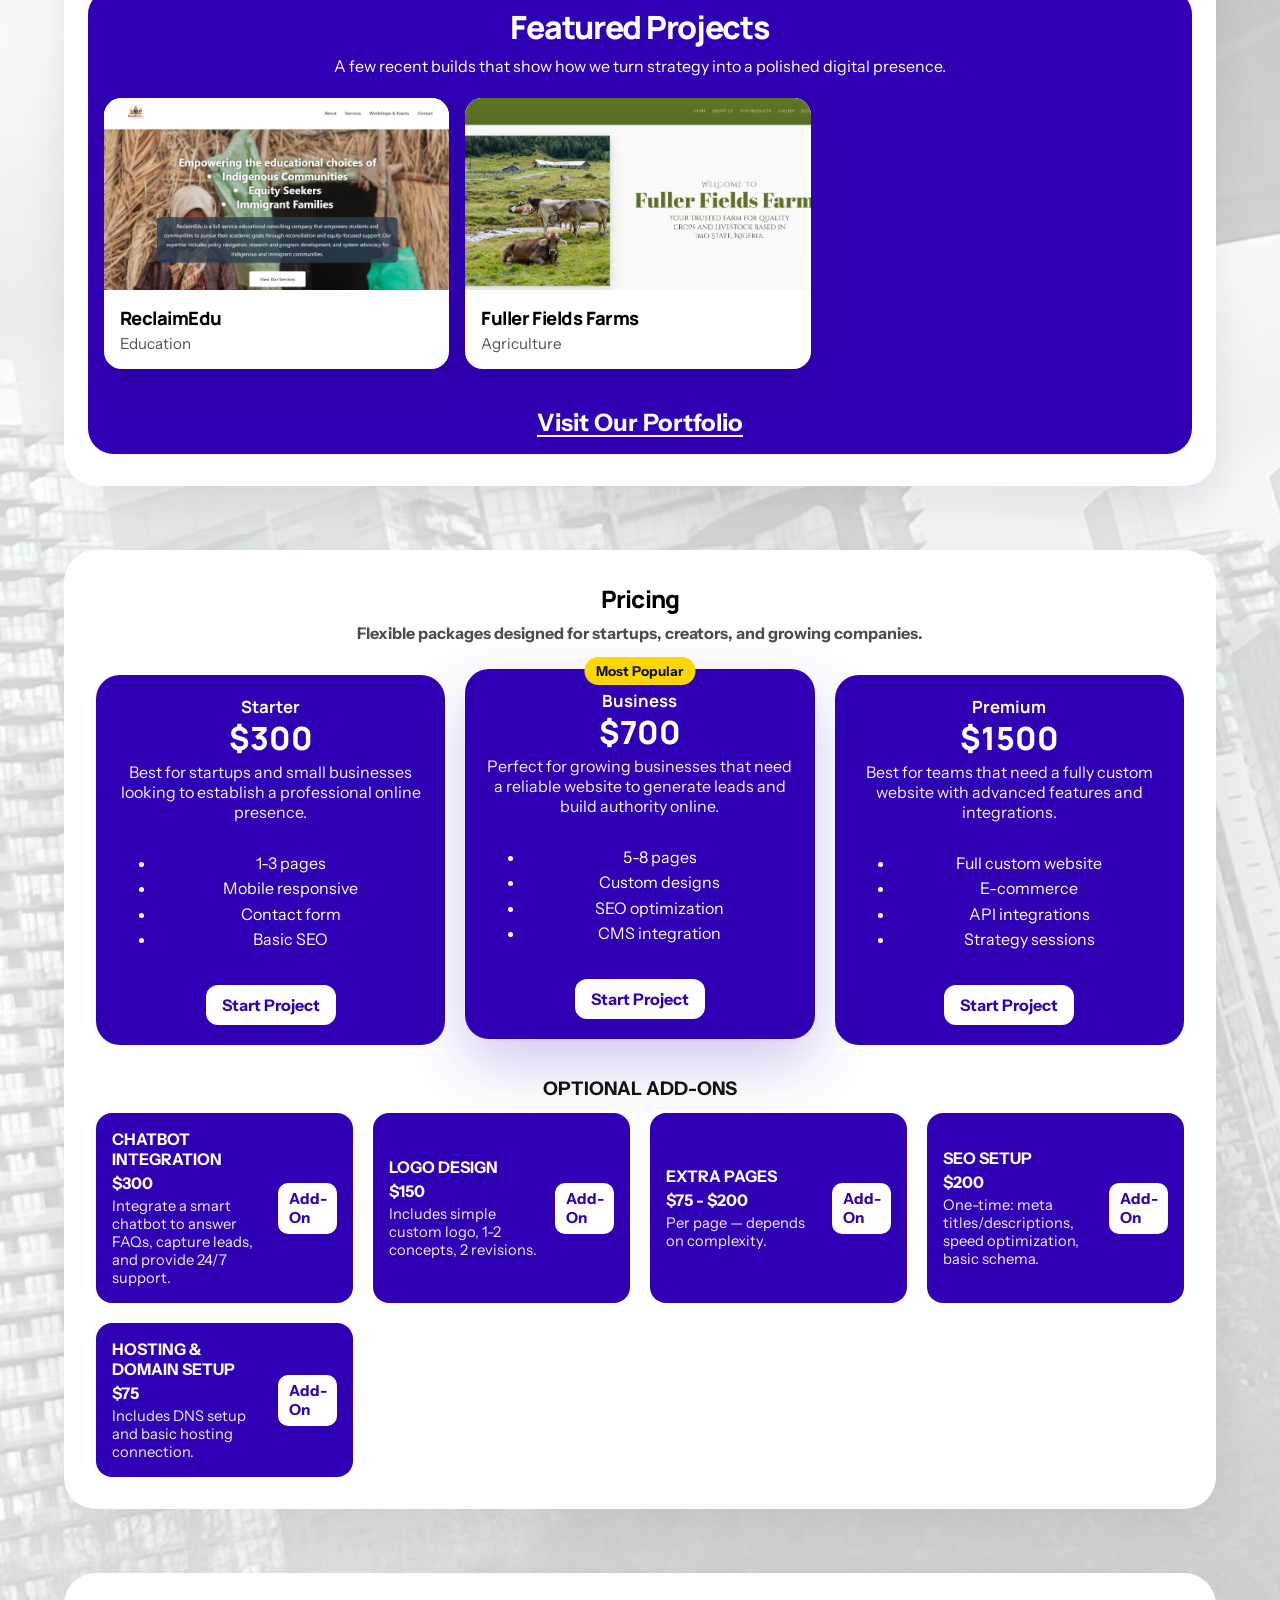
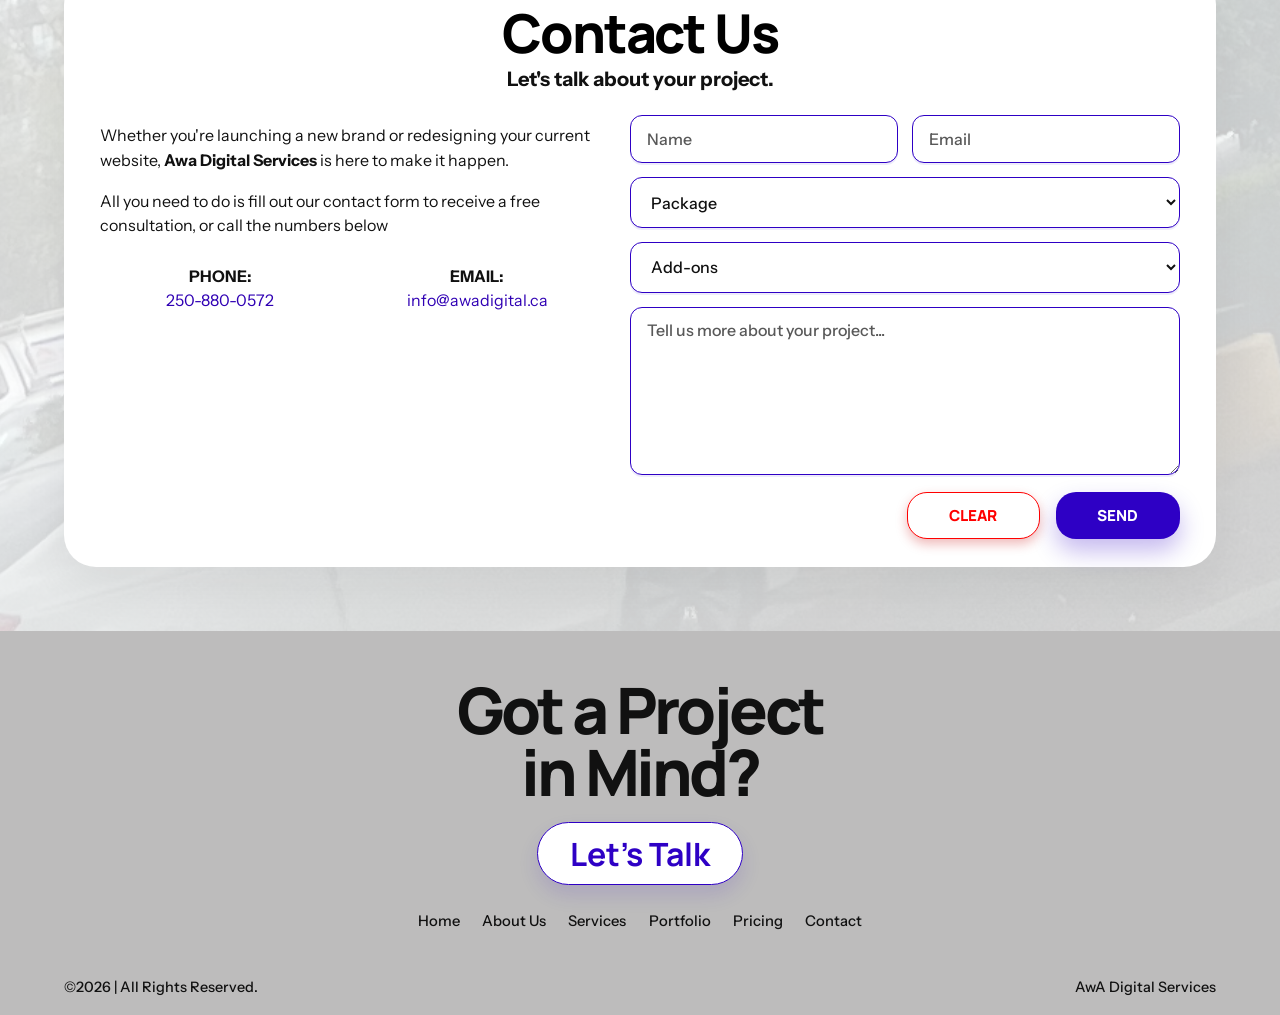
==== commit 32d82773: "bottledrive page created and linked" ====
--- a/index.html
+++ b/index.html
@@ -39,6 +39,7 @@
 			<nav class="site-nav" id="site-nav" aria-label="Primary" data-nav>
 				<ul class="site-nav__list">
 					<li><a class="site-nav__link" href="#home">Home</a></li>
+					<li><a class="site-nav__link" href="bottledrive.html">Bottle Drive</a></li>
                     <li><a class="site-nav__link" href="#services">Services</a></li>
 					<li><a class="site-nav__link" href="#about">About Us</a></li>
 					<li><a class="site-nav__link" href="#featured-projects">Portfolio</a></li>
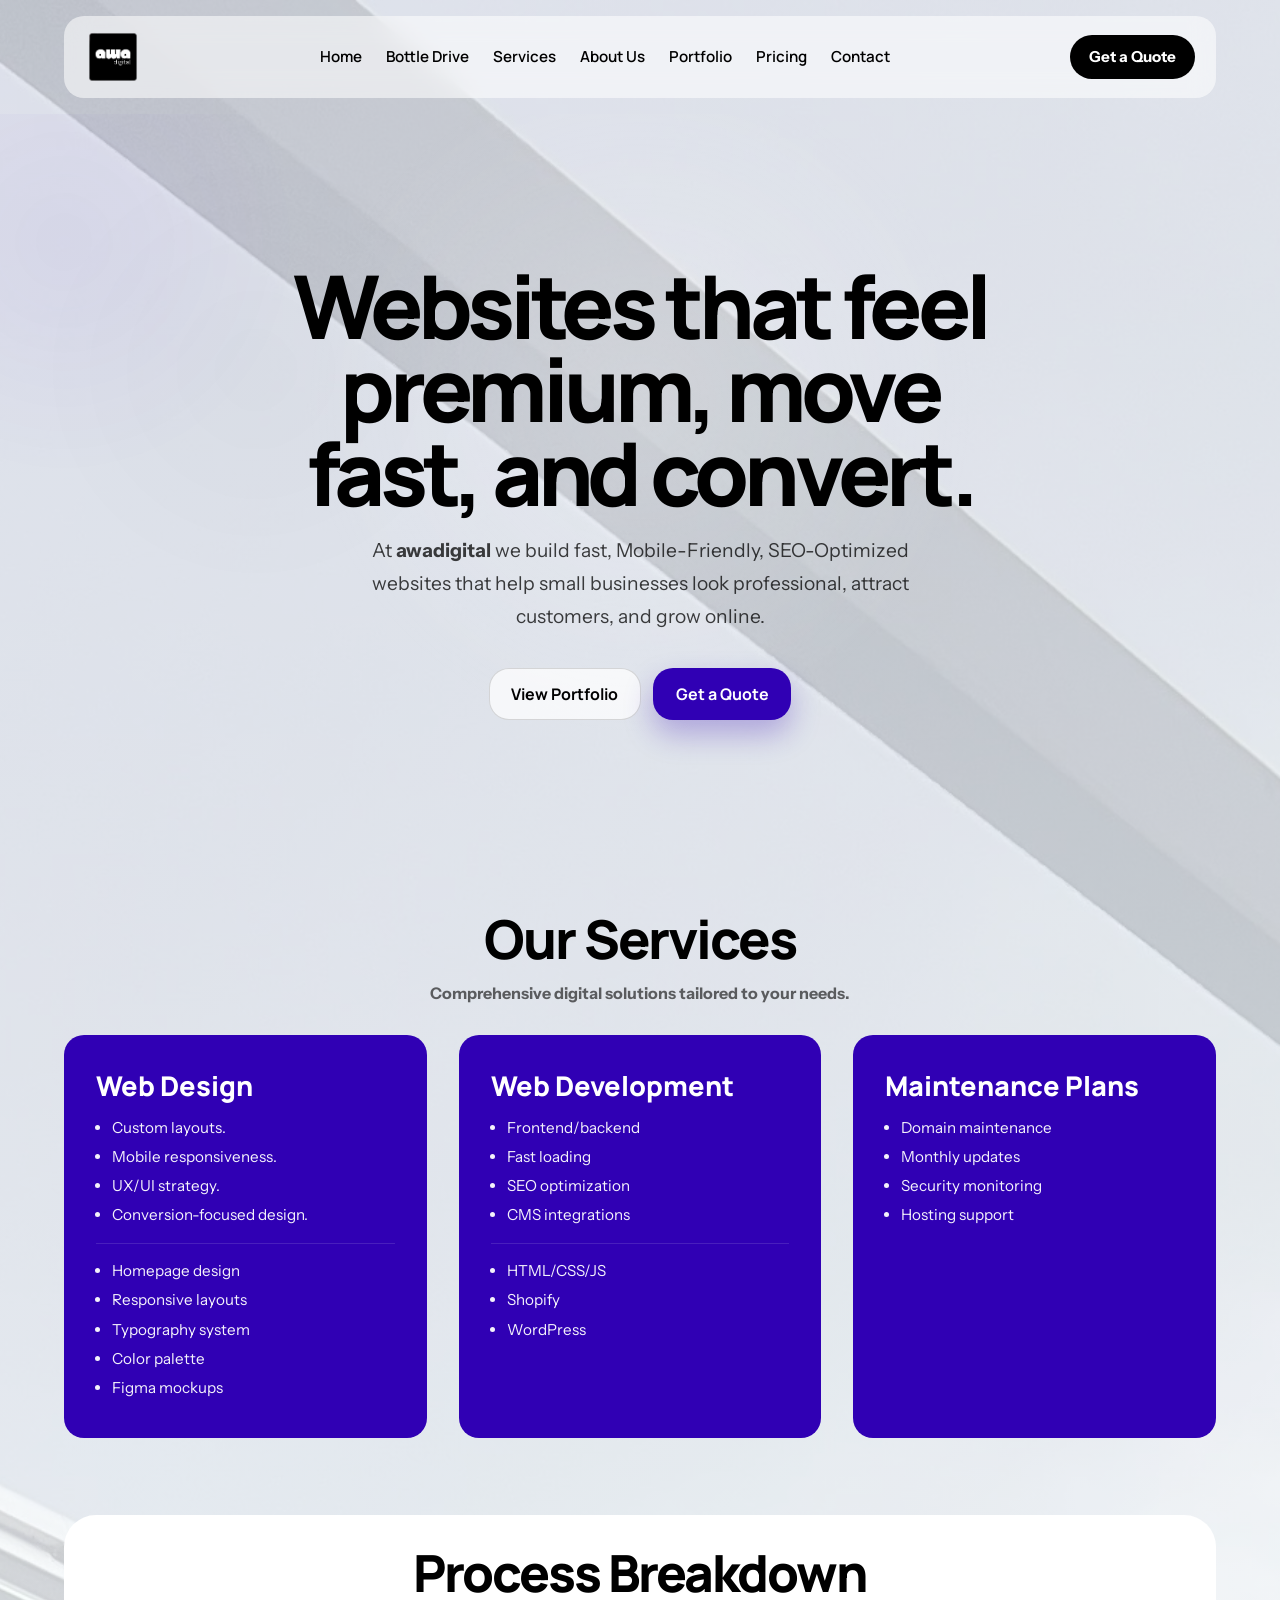
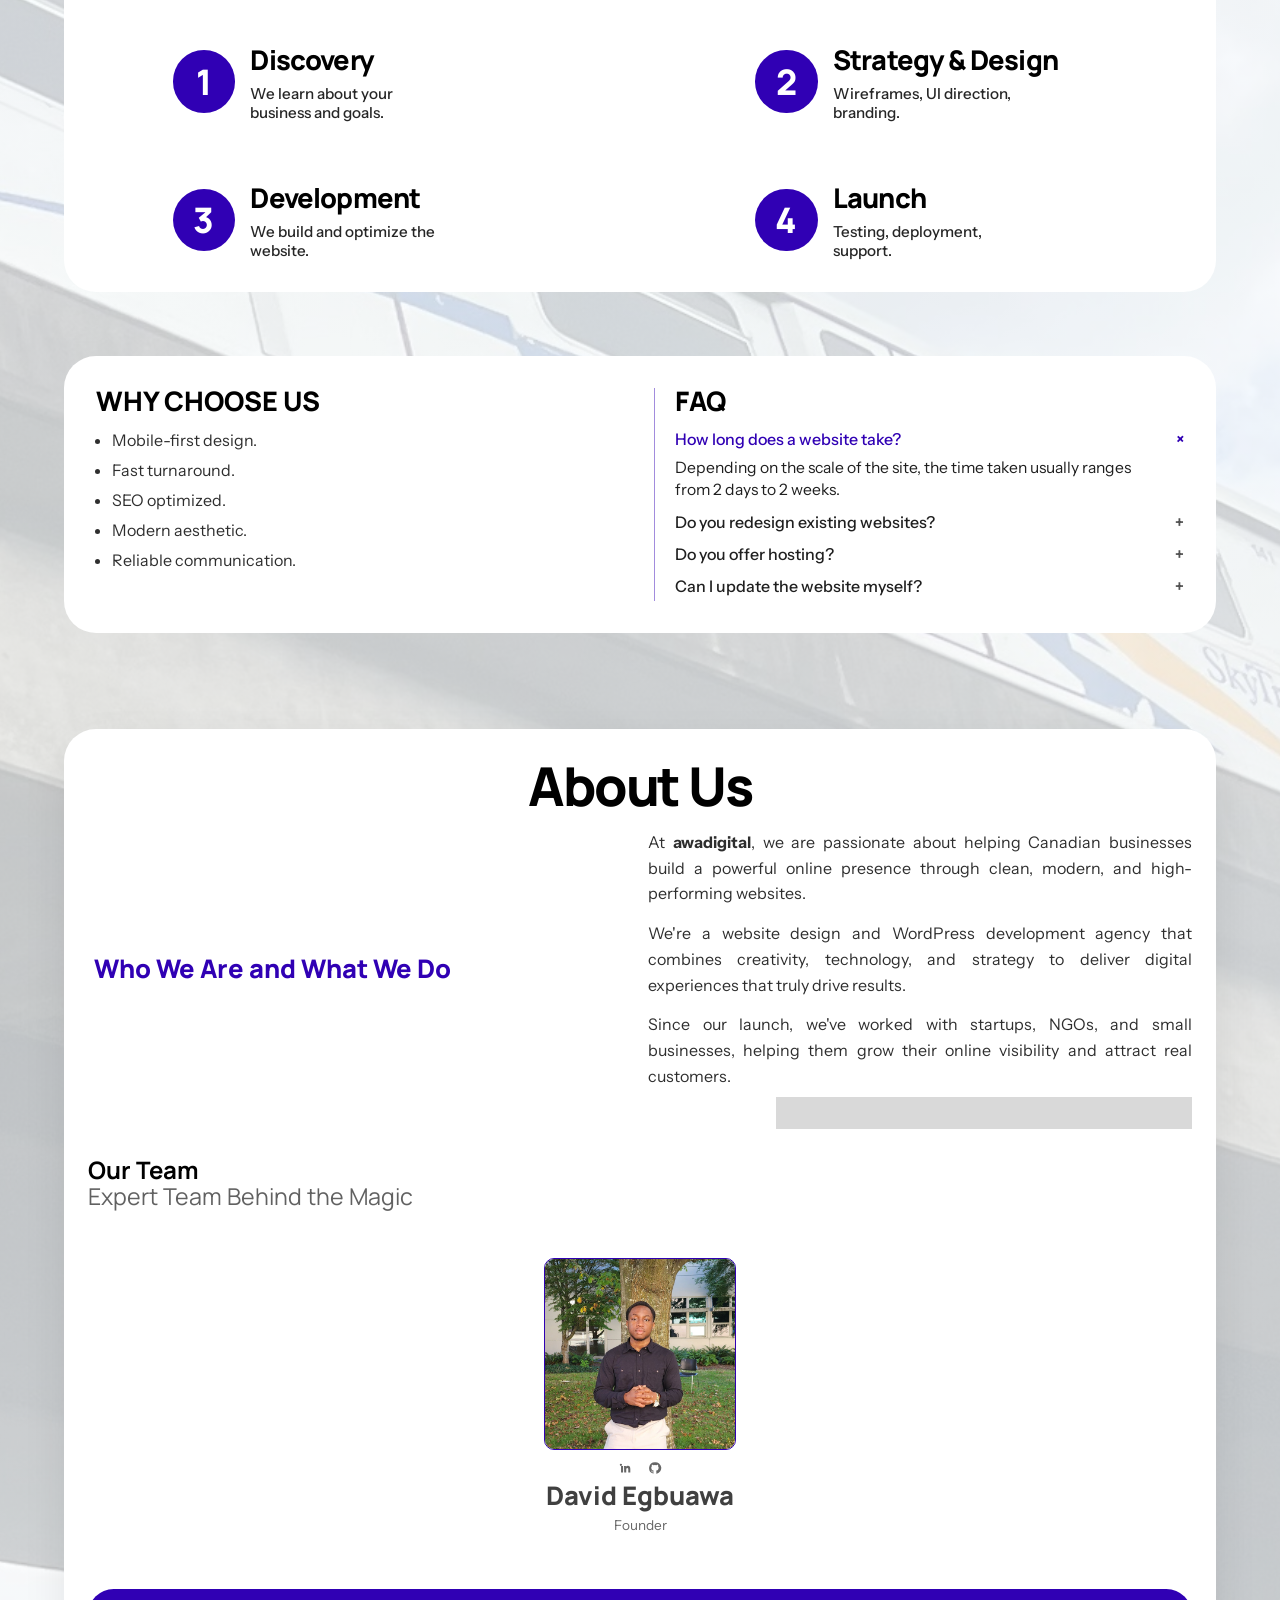
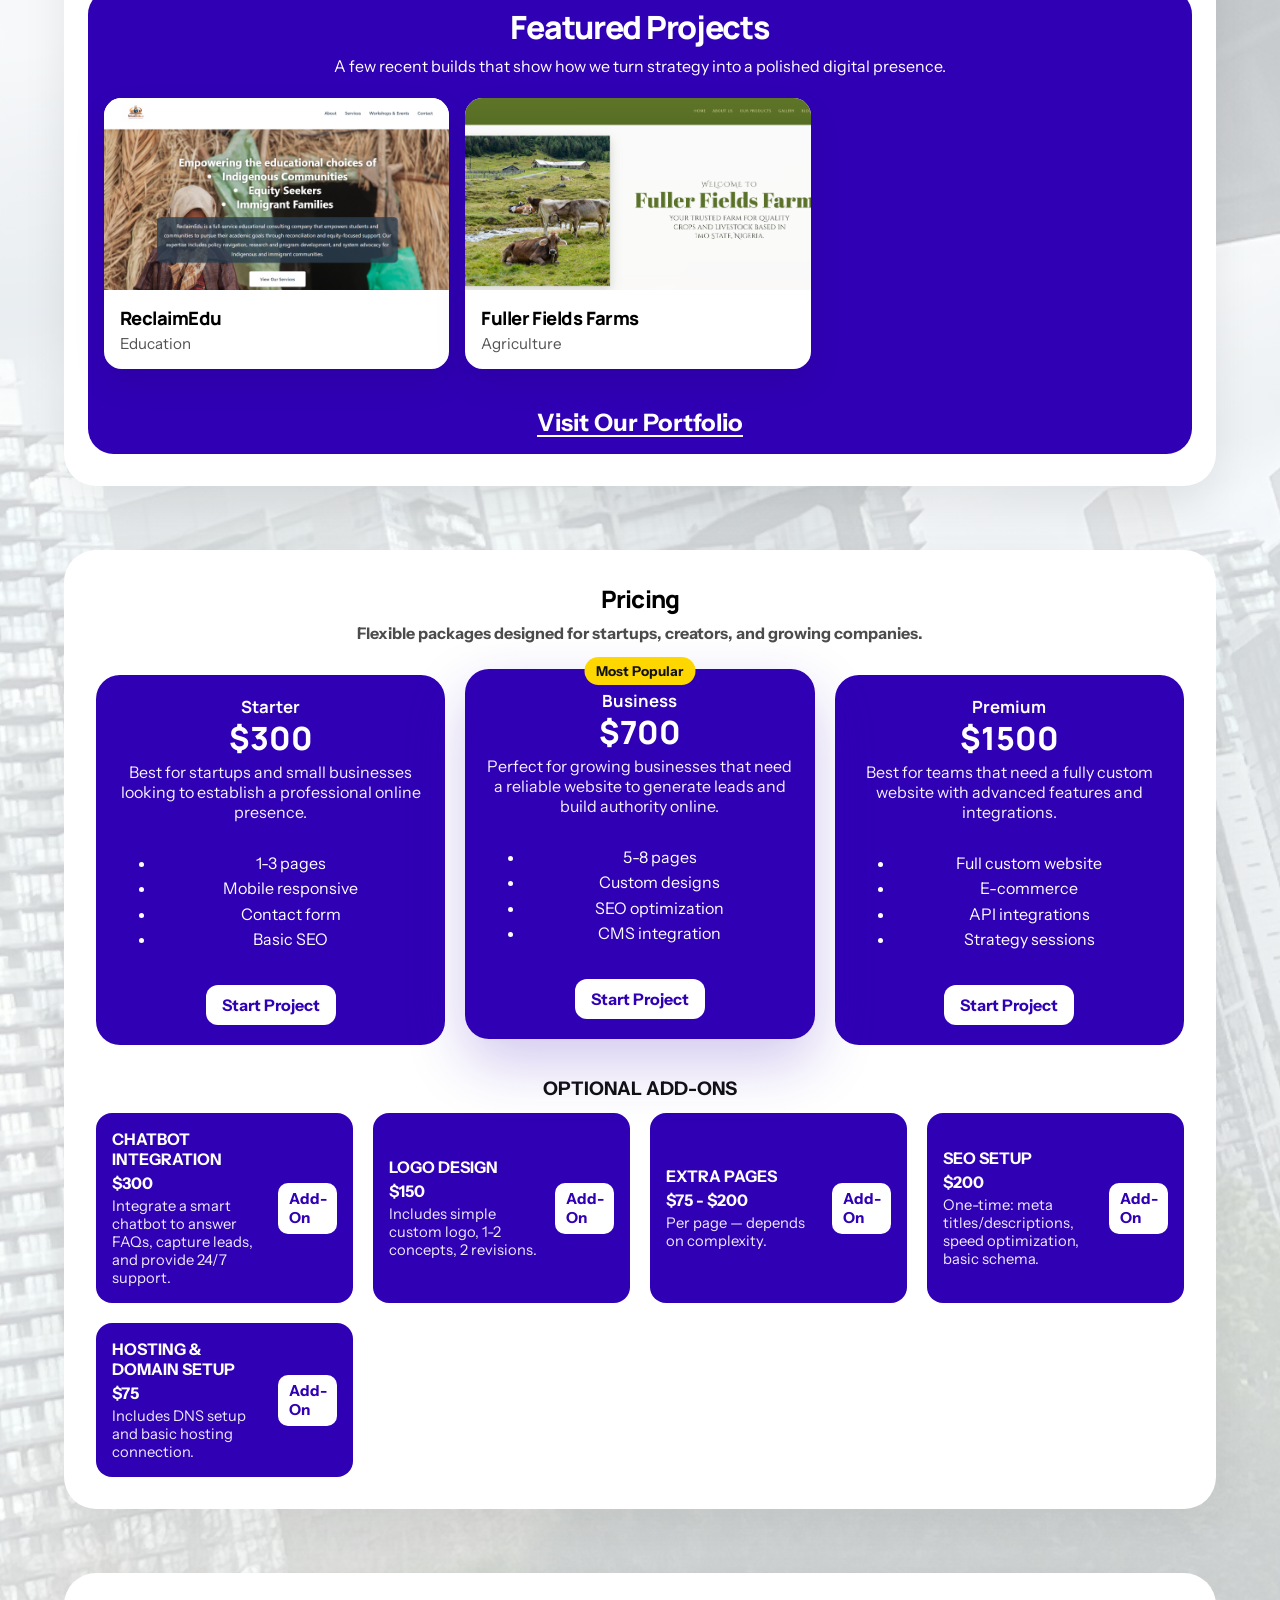
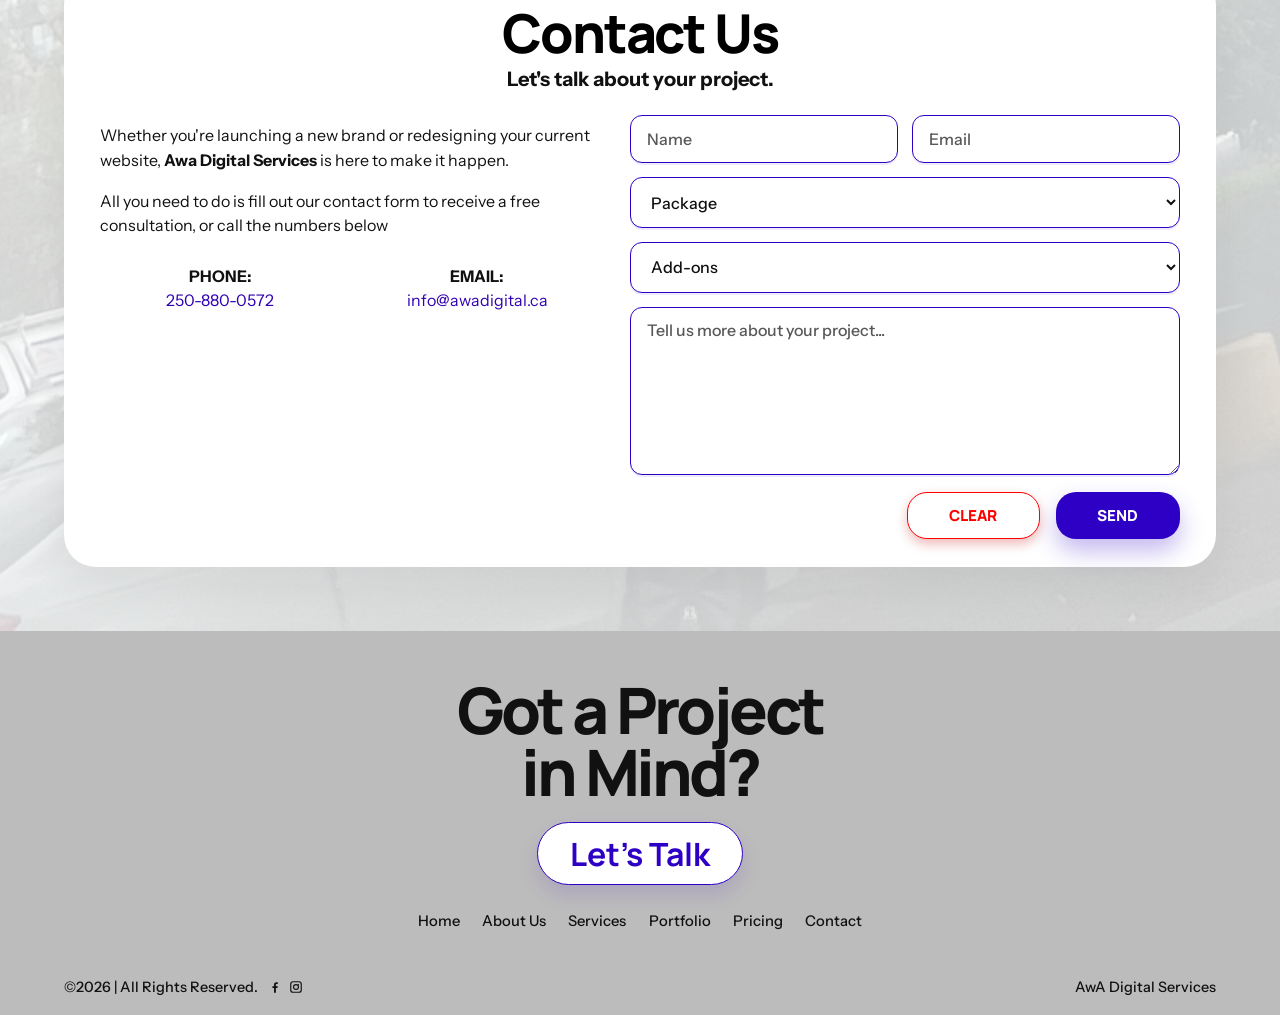
==== commit 24407743: "socials added in footer" ====
--- a/index.html
+++ b/index.html
@@ -576,7 +576,16 @@
 				</nav>
 			</div>
 			<div class="site-footer__bar container">
-				<p>©2026 | All Rights Reserved.</p>
+				<p>
+					©2026 | All Rights Reserved.
+					<span class="site-footer__socials" aria-label="Social links">
+						<a href="https://www.facebook.com/profile.php?id=61590478719469" target="_blank" rel="noopener noreferrer" aria-label="Facebook">
+							<svg viewBox="0 0 24 24" width="14" height="14" aria-hidden="true"><path fill="currentColor" d="M13.5 22v-8.2h2.76l.42-3.2H13.5V8.55c0-.93.26-1.56 1.6-1.56h1.7V4.1c-.29-.04-1.28-.1-2.43-.1-2.4 0-4.04 1.46-4.04 4.14V10.6H7.6v3.2h2.73V22h3.17Z"/></svg>
+						</a>
+						<a href="https://www.instagram.com/awadigitalca/" target="_blank" rel="noopener noreferrer" aria-label="Instagram">
+							<svg viewBox="0 0 24 24" width="14" height="14" aria-hidden="true"><path fill="currentColor" d="M7 2h10a5 5 0 0 1 5 5v10a5 5 0 0 1-5 5H7a5 5 0 0 1-5-5V7a5 5 0 0 1 5-5Zm0 2a3 3 0 0 0-3 3v10a3 3 0 0 0 3 3h10a3 3 0 0 0 3-3V7a3 3 0 0 0-3-3H7Zm5 2.8A5.2 5.2 0 1 1 6.8 12 5.2 5.2 0 0 1 12 6.8Zm0 2A3.2 3.2 0 1 0 15.2 12 3.2 3.2 0 0 0 12 8.8Zm5.3-.95a1.15 1.15 0 1 1-1.15-1.15 1.15 1.15 0 0 1 1.15 1.15Z"/></svg>
+					</span>
+				</p>
 				<p>AwA Digital Services</p>
 			</div>
 		</footer>
--- a/css/style.css
+++ b/css/style.css
@@ -1339,6 +1339,37 @@
   margin: 0;
 }
 
+.site-footer__bar p:first-child {
+  display: inline-flex;
+  align-items: center;
+  gap: 0.6rem;
+}
+
+.site-footer__socials {
+  display: inline-flex;
+  align-items: center;
+  gap: 0.45rem;
+  color: #111111;
+}
+
+.site-footer__socials a {
+  display: inline-flex;
+  align-items: center;
+  justify-content: center;
+  color: inherit;
+  transition: transform 180ms ease, color 180ms ease;
+}
+
+.site-footer__socials a:hover,
+.site-footer__socials a:focus-visible {
+  transform: translateY(-1px);
+  color: var(--color-accent);
+}
+
+.site-footer__socials svg {
+  display: block;
+}
+
 @media (max-width: 47.999rem) {
   .site-footer__bar {
     flex-direction: column;
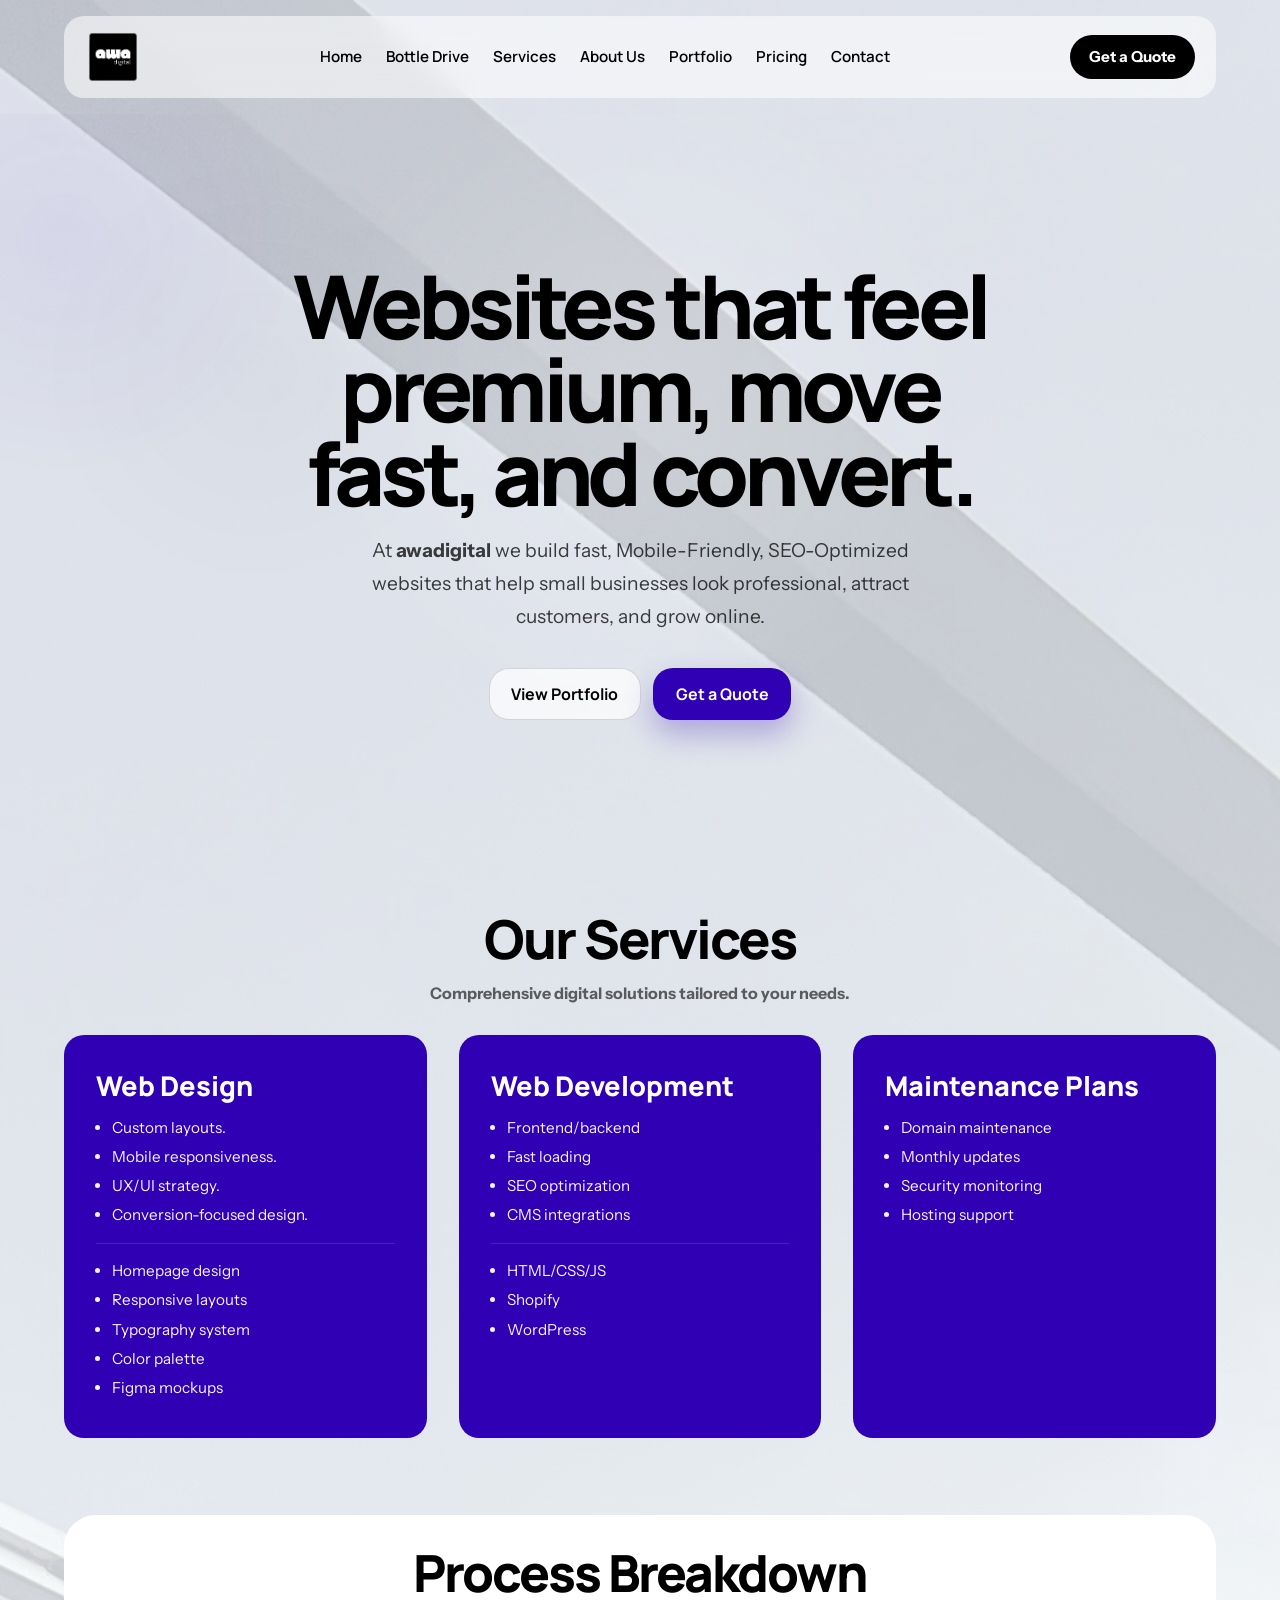
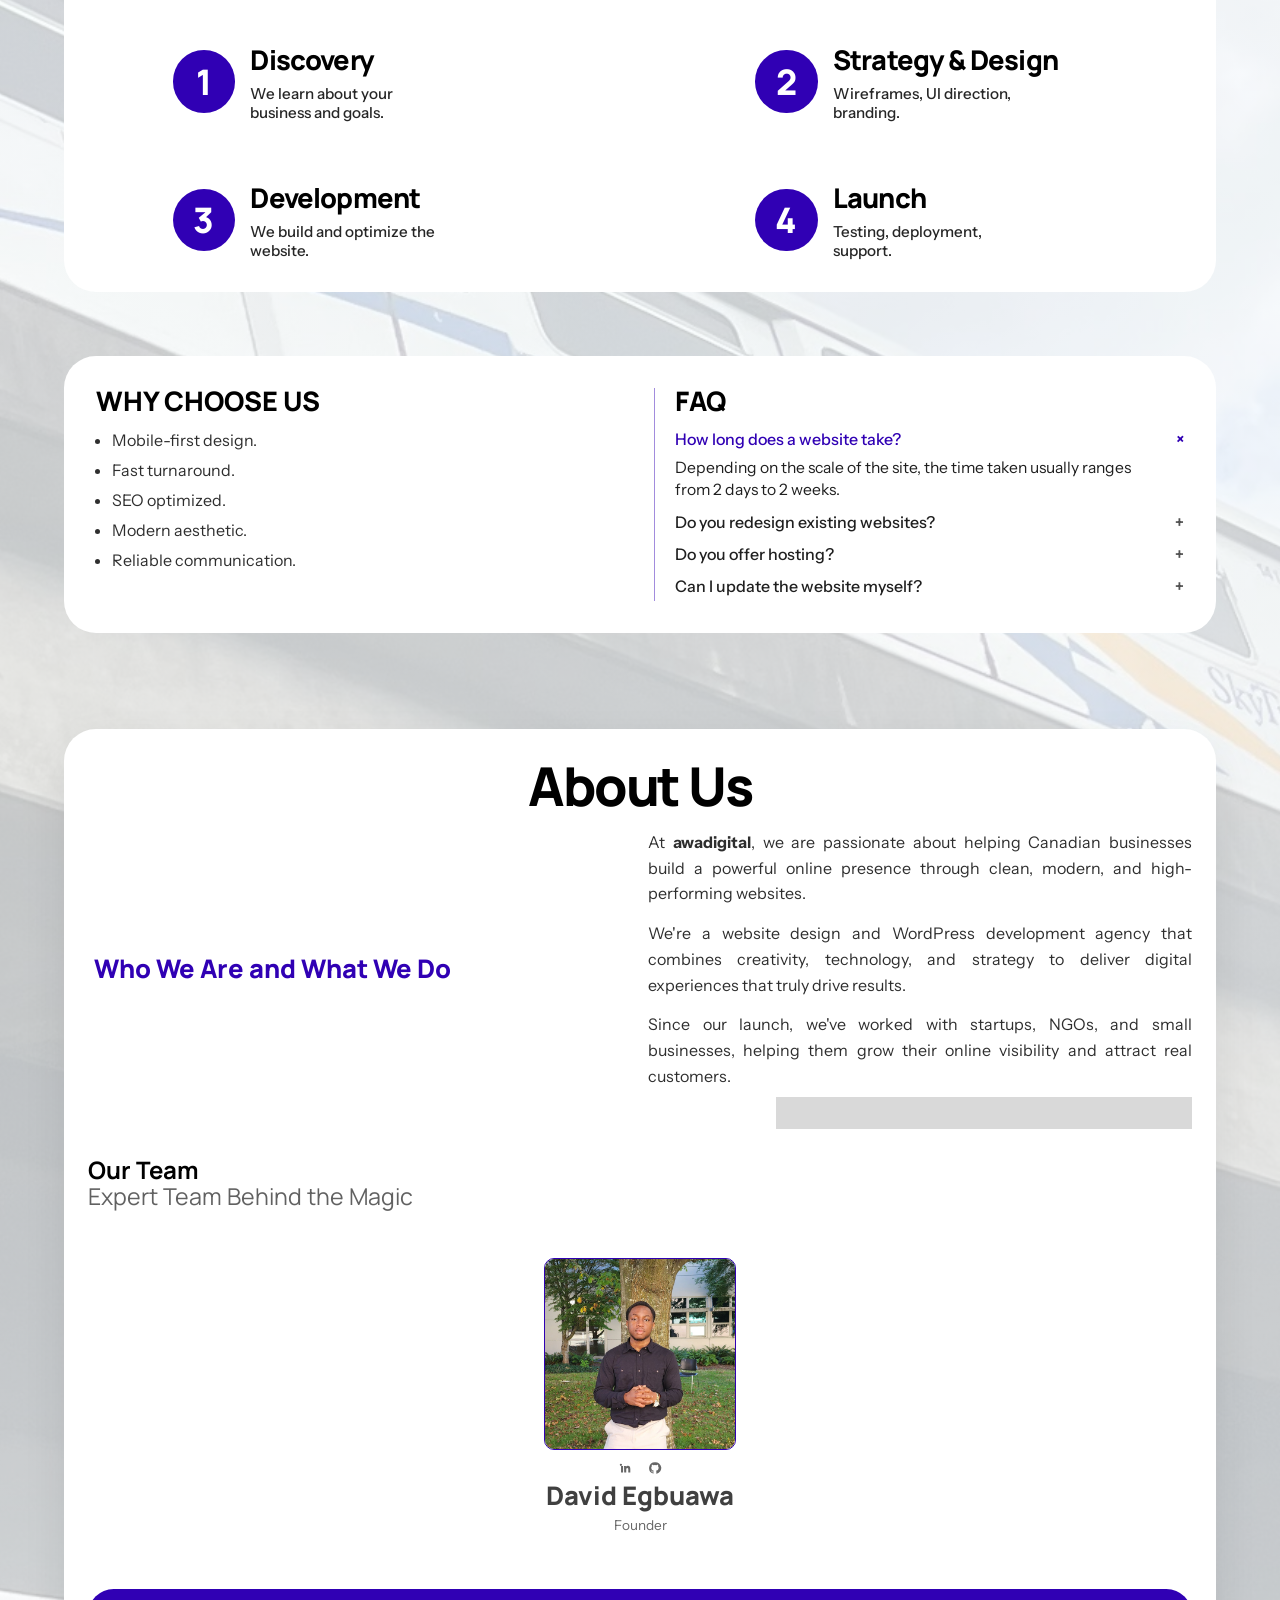
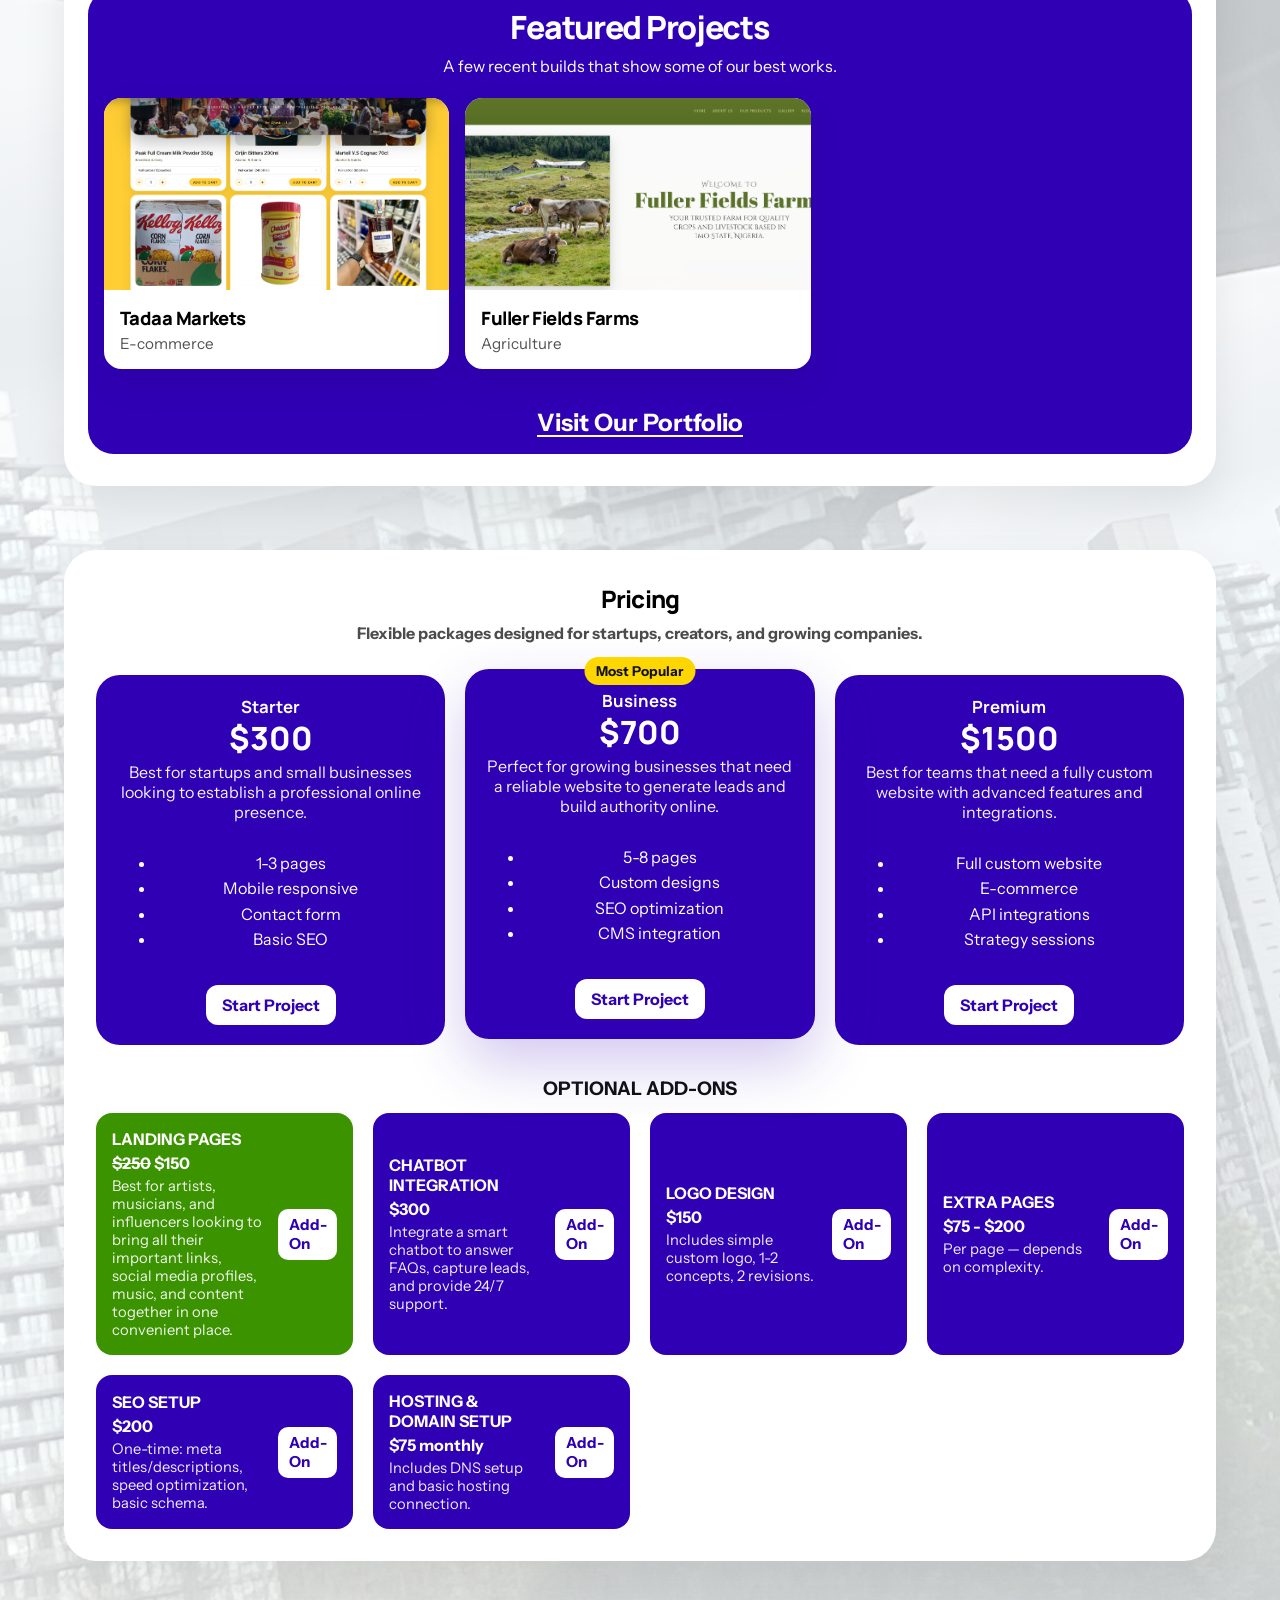
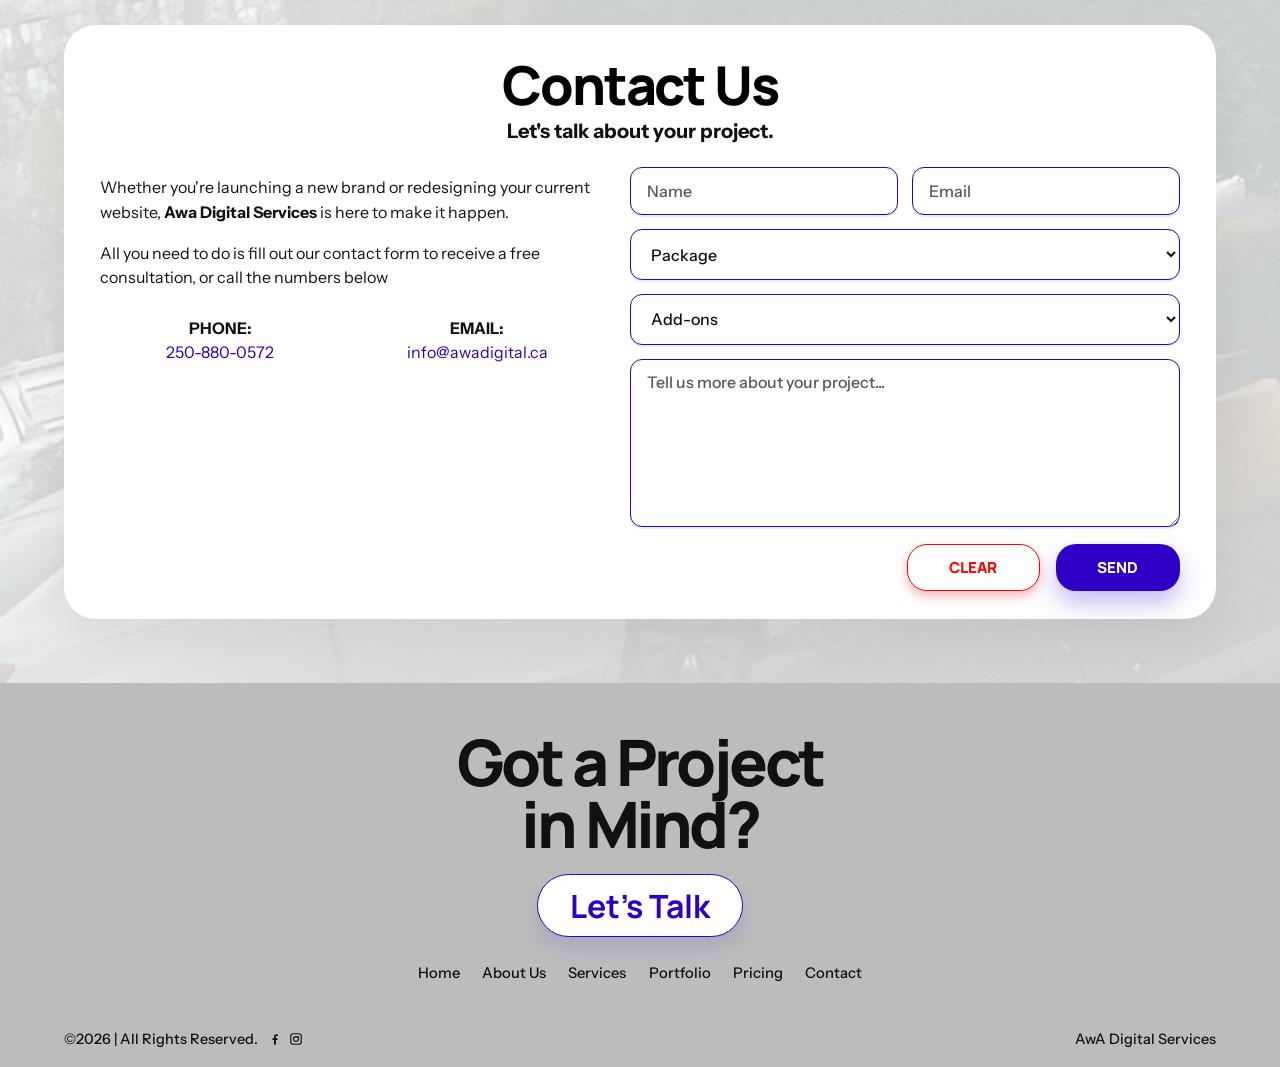
==== commit 63dc521e: "Landing page added" ====
--- a/index.html
+++ b/index.html
@@ -280,7 +280,7 @@
 					<section class="featured-projects" id="featured-projects" aria-labelledby="featured-projects-title">
 						<div class="featured-projects__header">
 							<h3 class="featured-projects__title" id="featured-projects-title">Featured Projects</h3>
-							<p class="featured-projects__subtitle">A few recent builds that show how we turn strategy into a polished digital presence.</p>
+							<p class="featured-projects__subtitle">A few recent builds that show some of our best works.</p>
 						</div>
 
 						<div class="featured-projects__carousel">
@@ -292,15 +292,15 @@
 							<article class="featured-projects__card">
 								<a 
 								class="featured-projects__link" 
-								href="https://reclaimedu.ca/"
+								href="https://tadaamarket.com/"
 								target="_blank"
 								rel="noopener noreferrer"
-								aria-label="View ReclaimEdu project">
-									<img src="./assets/portfolio/reclaimedu.png" alt="ReclaimEdu project preview">
+								aria-label="View tadaamarket project">
+									<img src="./assets/portfolio/tadaamarket1.png" alt="tadaamarket project preview">
 								</a>
 								<div class="featured-projects__body">
-									<h4 class="featured-projects__name">ReclaimEdu</h4>
-									<p class="featured-projects__category">Education</p>
+									<h4 class="featured-projects__name">Tadaa Markets</h4>
+									<p class="featured-projects__category">E-commerce</p>
 								</div>
 							</article>
 
@@ -415,6 +415,24 @@
 					<div class="pricing-addons">
 						<h3 class="addons-title">OPTIONAL ADD-ONS</h3>
 						<div class="addons-grid">
+							<article class="addon-card"
+							style="background-color: rgb(59, 147, 0);"
+							>
+								<div>
+									<h4>LANDING PAGES</h4>
+									<p class="addon-price"><s>$250</s> $150</p>
+									<p class="addon-desc">Best for artists, musicians, and influencers 
+										looking to bring all their important links, 
+										social media profiles, music, and content together in 
+										one convenient place. 
+										</p>
+								</div>
+								<a class="btn-white btn-small" 
+                                href="#contact"
+                                onclick="SelectAddon('Landing Page')"
+                                >Add-On</a>
+							</article>
+
 							<article class="addon-card">
 								<div>
 									<h4>CHATBOT INTEGRATION</h4>
@@ -467,7 +485,7 @@
 							<article class="addon-card">
 								<div>
 									<h4>HOSTING &amp; DOMAIN SETUP</h4>
-									<p class="addon-price">$75</p>
+									<p class="addon-price">$75 monthly</p>
 									<p class="addon-desc">Includes DNS setup and basic hosting connection.</p>
 								</div>
 								<a class="btn-white btn-small" 
